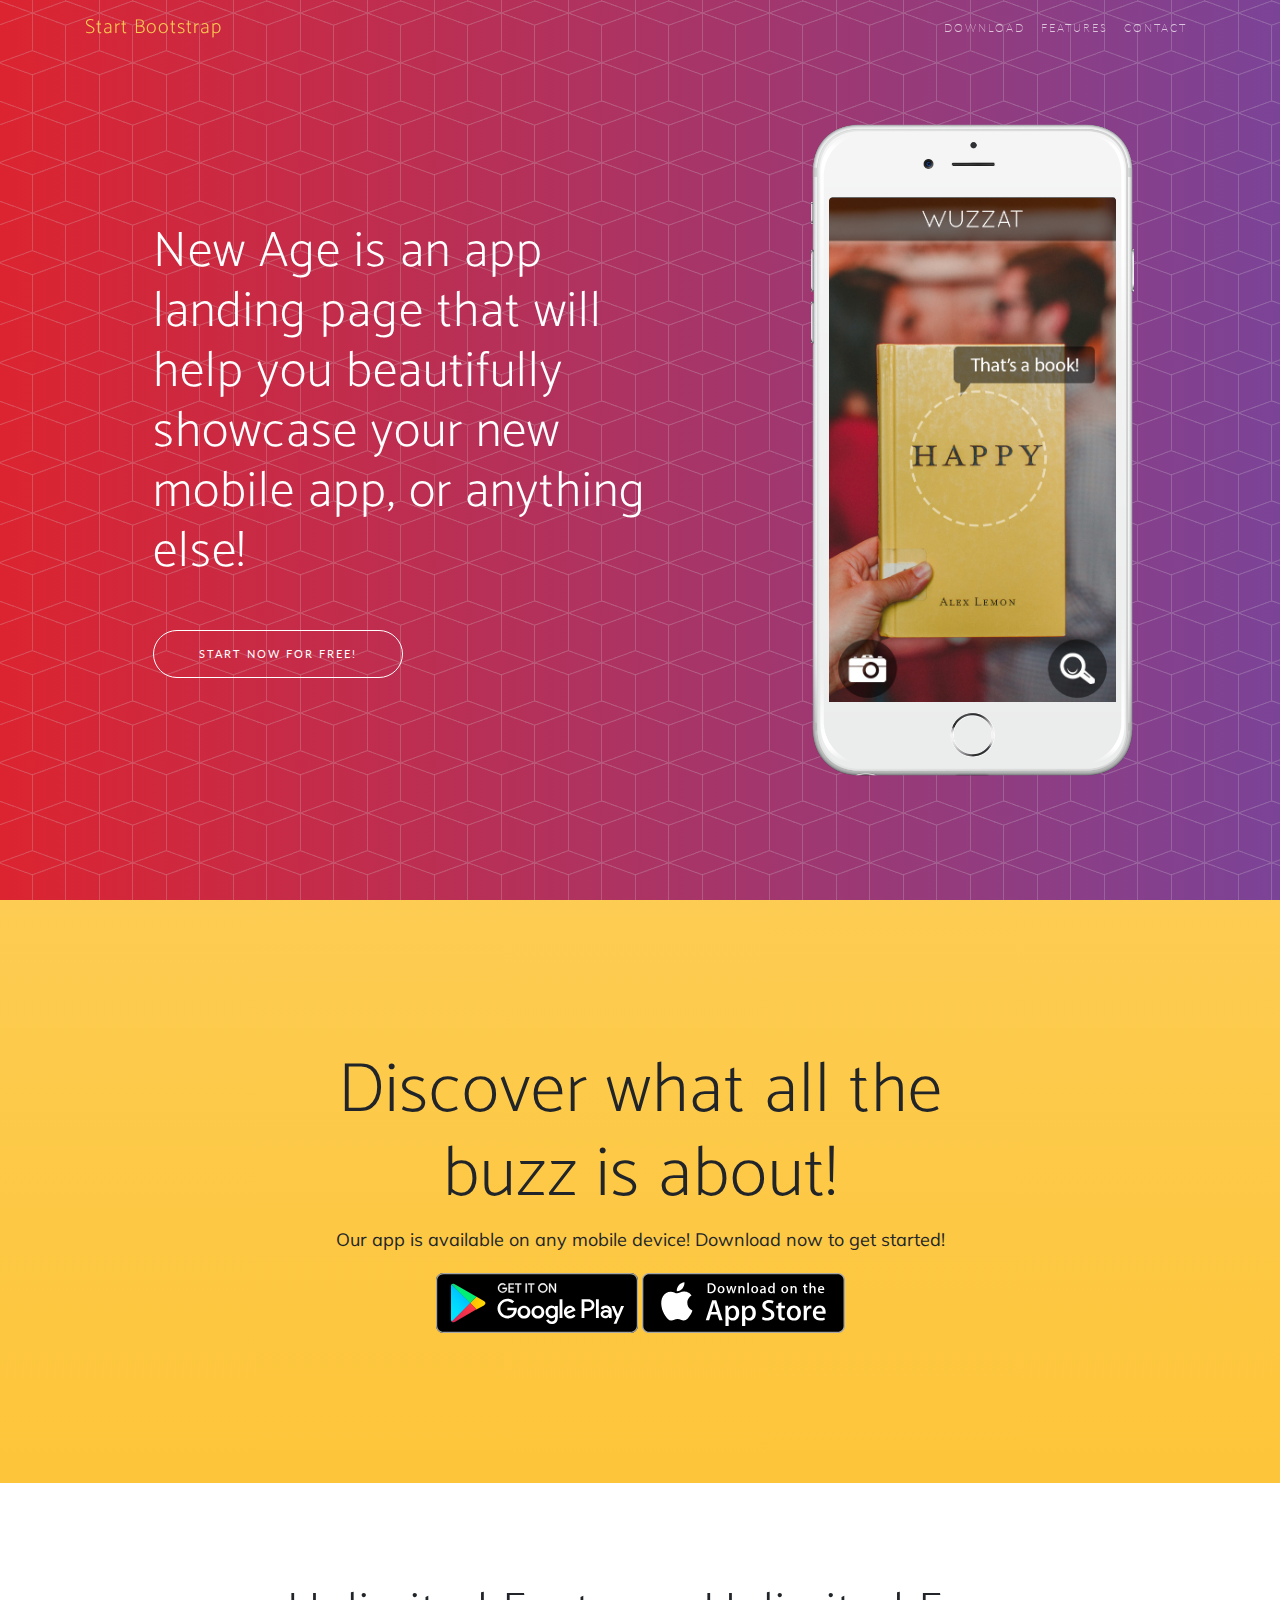
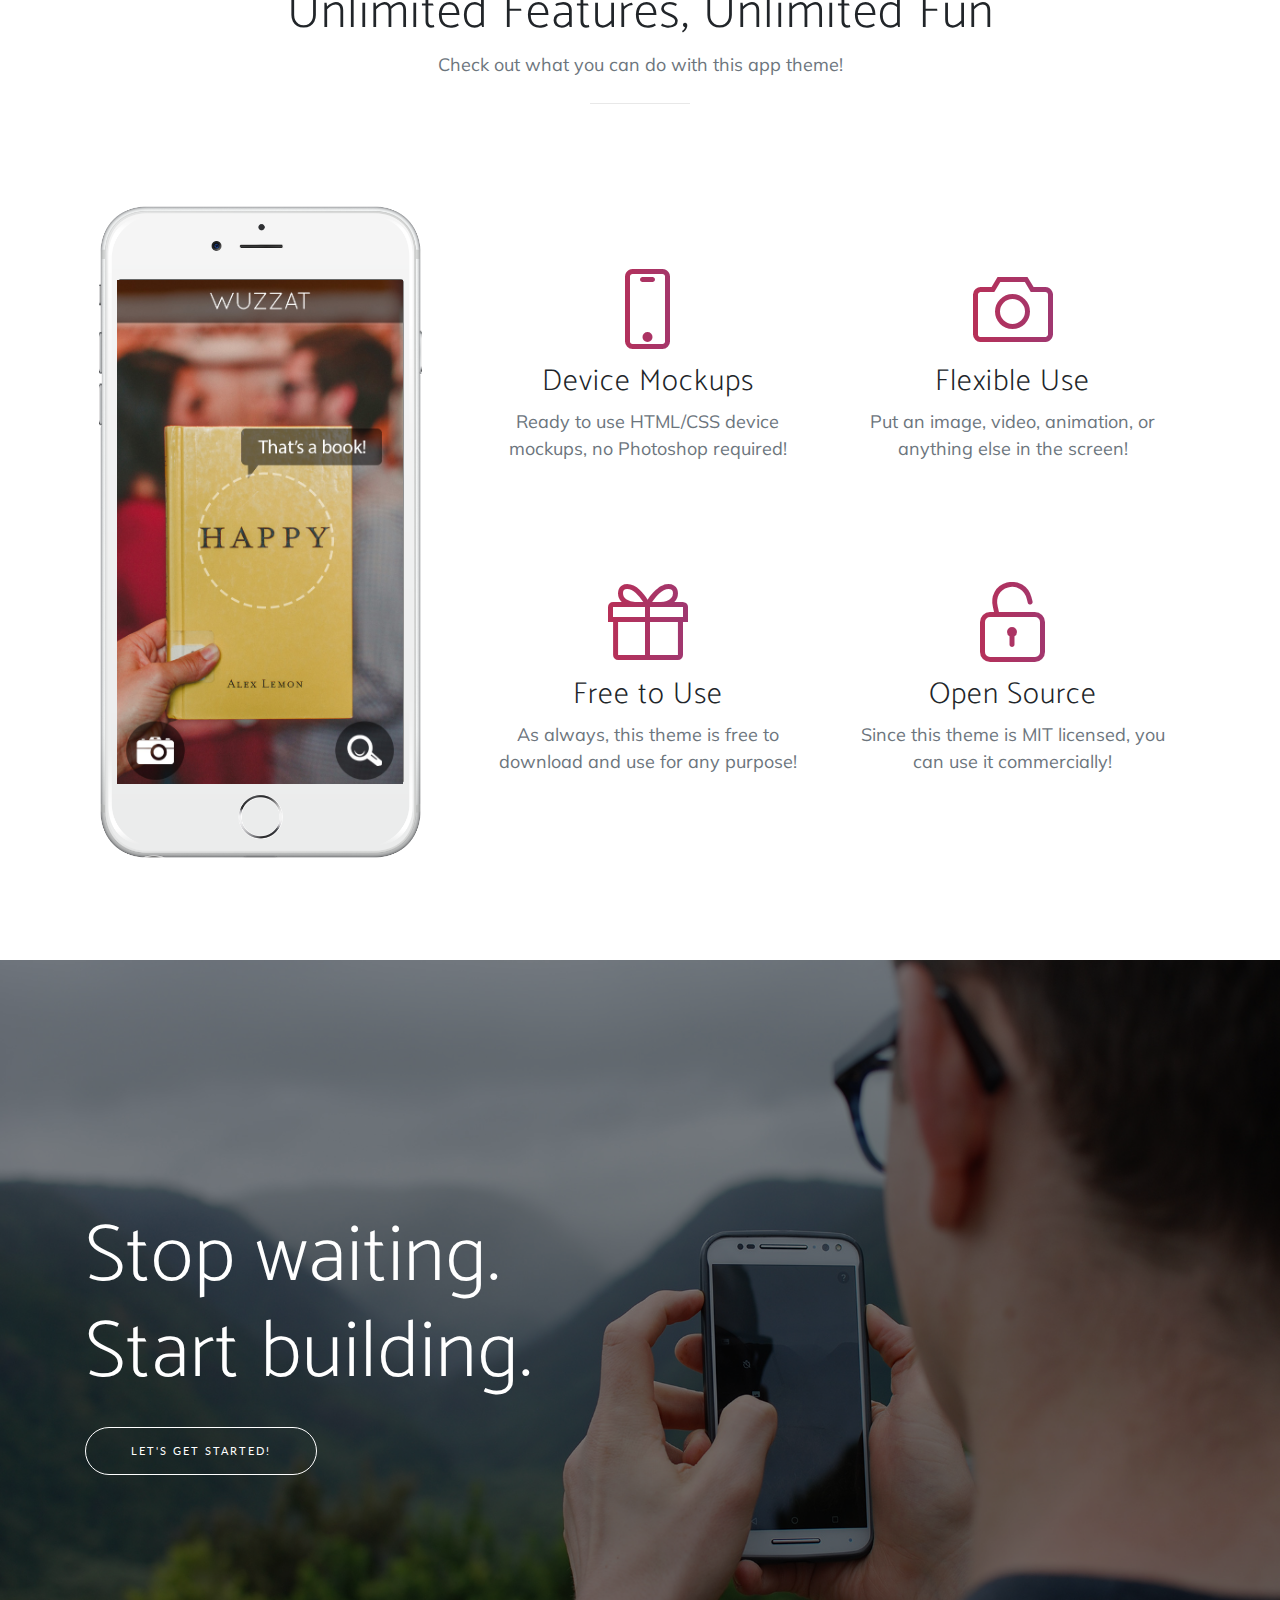
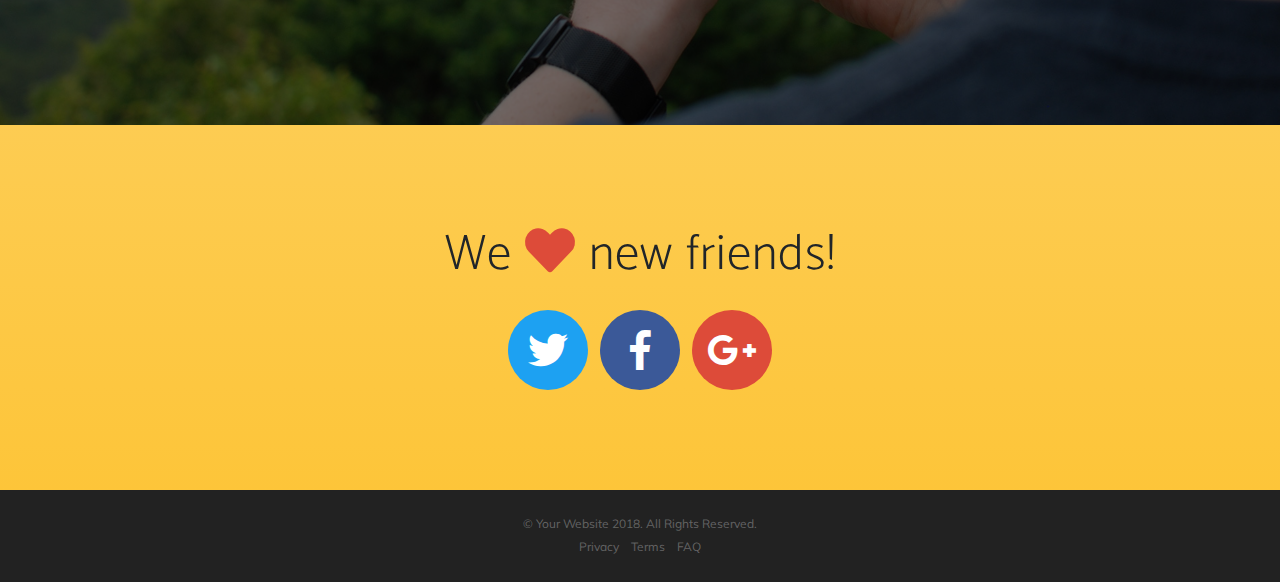
==== index.html @ 6fb2564e "Trial" ====
<!DOCTYPE html>
<html lang="en">

  <head>

    <meta charset="utf-8">
    <meta name="viewport" content="width=device-width, initial-scale=1, shrink-to-fit=no">
    <meta name="description" content="">
    <meta name="author" content="">

    <title>New Age - Start Bootstrap Theme</title>

    <!-- Bootstrap core CSS -->
    <link href="vendor/bootstrap/css/bootstrap.min.css" rel="stylesheet">

    <!-- Custom fonts for this template -->
    <link href="vendor/fontawesome-free/css/all.min.css" rel="stylesheet">
    <link rel="stylesheet" href="vendor/simple-line-icons/css/simple-line-icons.css">
    <link href="https://fonts.googleapis.com/css?family=Lato" rel="stylesheet">
    <link href="https://fonts.googleapis.com/css?family=Catamaran:100,200,300,400,500,600,700,800,900" rel="stylesheet">
    <link href="https://fonts.googleapis.com/css?family=Muli" rel="stylesheet">

    <!-- Plugin CSS -->
    <link rel="stylesheet" href="device-mockups/device-mockups.min.css">

    <!-- Custom styles for this template -->
    <link href="css/new-age.min.css" rel="stylesheet">

  </head>

  <body id="page-top">

    <!-- Navigation -->
    <nav class="navbar navbar-expand-lg navbar-light fixed-top" id="mainNav">
      <div class="container">
        <a class="navbar-brand js-scroll-trigger" href="#page-top">Start Bootstrap</a>
        <button class="navbar-toggler navbar-toggler-right" type="button" data-toggle="collapse" data-target="#navbarResponsive" aria-controls="navbarResponsive" aria-expanded="false" aria-label="Toggle navigation">
          Menu
          <i class="fas fa-bars"></i>
        </button>
        <div class="collapse navbar-collapse" id="navbarResponsive">
          <ul class="navbar-nav ml-auto">
            <li class="nav-item">
              <a class="nav-link js-scroll-trigger" href="#download">Download</a>
            </li>
            <li class="nav-item">
              <a class="nav-link js-scroll-trigger" href="#features">Features</a>
            </li>
            <li class="nav-item">
              <a class="nav-link js-scroll-trigger" href="#contact">Contact</a>
            </li>
          </ul>
        </div>
      </div>
    </nav>

    <header class="masthead">
      <div class="container h-100">
        <div class="row h-100">
          <div class="col-lg-7 my-auto">
            <div class="header-content mx-auto">
              <h1 class="mb-5">New Age is an app landing page that will help you beautifully showcase your new mobile app, or anything else!</h1>
              <a href="#download" class="btn btn-outline btn-xl js-scroll-trigger">Start Now for Free!</a>
            </div>
          </div>
          <div class="col-lg-5 my-auto">
            <div class="device-container">
              <div class="device-mockup iphone6_plus portrait white">
                <div class="device">
                  <div class="screen">
                    <!-- Demo image for screen mockup, you can put an image here, some HTML, an animation, video, or anything else! -->
                    <img src="img/demo-screen-1.jpg" class="img-fluid" alt="">
                  </div>
                  <div class="button">
                    <!-- You can hook the "home button" to some JavaScript events or just remove it -->
                  </div>
                </div>
              </div>
            </div>
          </div>
        </div>
      </div>
    </header>

    <section class="download bg-primary text-center" id="download">
      <div class="container">
        <div class="row">
          <div class="col-md-8 mx-auto">
            <h2 class="section-heading">Discover what all the buzz is about!</h2>
            <p>Our app is available on any mobile device! Download now to get started!</p>
            <div class="badges">
              <a class="badge-link" href="#"><img src="img/google-play-badge.svg" alt=""></a>
              <a class="badge-link" href="#"><img src="img/app-store-badge.svg" alt=""></a>
            </div>
          </div>
        </div>
      </div>
    </section>

    <section class="features" id="features">
      <div class="container">
        <div class="section-heading text-center">
          <h2>Unlimited Features, Unlimited Fun</h2>
          <p class="text-muted">Check out what you can do with this app theme!</p>
          <hr>
        </div>
        <div class="row">
          <div class="col-lg-4 my-auto">
            <div class="device-container">
              <div class="device-mockup iphone6_plus portrait white">
                <div class="device">
                  <div class="screen">
                    <!-- Demo image for screen mockup, you can put an image here, some HTML, an animation, video, or anything else! -->
                    <img src="img/demo-screen-1.jpg" class="img-fluid" alt="">
                  </div>
                  <div class="button">
                    <!-- You can hook the "home button" to some JavaScript events or just remove it -->
                  </div>
                </div>
              </div>
            </div>
          </div>
          <div class="col-lg-8 my-auto">
            <div class="container-fluid">
              <div class="row">
                <div class="col-lg-6">
                  <div class="feature-item">
                    <i class="icon-screen-smartphone text-primary"></i>
                    <h3>Device Mockups</h3>
                    <p class="text-muted">Ready to use HTML/CSS device mockups, no Photoshop required!</p>
                  </div>
                </div>
                <div class="col-lg-6">
                  <div class="feature-item">
                    <i class="icon-camera text-primary"></i>
                    <h3>Flexible Use</h3>
                    <p class="text-muted">Put an image, video, animation, or anything else in the screen!</p>
                  </div>
                </div>
              </div>
              <div class="row">
                <div class="col-lg-6">
                  <div class="feature-item">
                    <i class="icon-present text-primary"></i>
                    <h3>Free to Use</h3>
                    <p class="text-muted">As always, this theme is free to download and use for any purpose!</p>
                  </div>
                </div>
                <div class="col-lg-6">
                  <div class="feature-item">
                    <i class="icon-lock-open text-primary"></i>
                    <h3>Open Source</h3>
                    <p class="text-muted">Since this theme is MIT licensed, you can use it commercially!</p>
                  </div>
                </div>
              </div>
            </div>
          </div>
        </div>
      </div>
    </section>

    <section class="cta">
      <div class="cta-content">
        <div class="container">
          <h2>Stop waiting.<br>Start building.</h2>
          <a href="#contact" class="btn btn-outline btn-xl js-scroll-trigger">Let's Get Started!</a>
        </div>
      </div>
      <div class="overlay"></div>
    </section>

    <section class="contact bg-primary" id="contact">
      <div class="container">
        <h2>We
          <i class="fas fa-heart"></i>
          new friends!</h2>
        <ul class="list-inline list-social">
          <li class="list-inline-item social-twitter">
            <a href="#">
              <i class="fab fa-twitter"></i>
            </a>
          </li>
          <li class="list-inline-item social-facebook">
            <a href="#">
              <i class="fab fa-facebook-f"></i>
            </a>
          </li>
          <li class="list-inline-item social-google-plus">
            <a href="#">
              <i class="fab fa-google-plus-g"></i>
            </a>
          </li>
        </ul>
      </div>
    </section>

    <footer>
      <div class="container">
        <p>&copy; Your Website 2018. All Rights Reserved.</p>
        <ul class="list-inline">
          <li class="list-inline-item">
            <a href="#">Privacy</a>
          </li>
          <li class="list-inline-item">
            <a href="#">Terms</a>
          </li>
          <li class="list-inline-item">
            <a href="#">FAQ</a>
          </li>
        </ul>
      </div>
    </footer>

    <!-- Bootstrap core JavaScript -->
    <script src="vendor/jquery/jquery.min.js"></script>
    <script src="vendor/bootstrap/js/bootstrap.bundle.min.js"></script>

    <!-- Plugin JavaScript -->
    <script src="vendor/jquery-easing/jquery.easing.min.js"></script>

    <!-- Custom scripts for this template -->
    <script src="js/new-age.min.js"></script>

  </body>

</html>
---- vendor/fontawesome-free/css/all.min.css ----
/*!
 * Font Awesome Free 5.3.1 by @fontawesome - https://fontawesome.com
 * License - https://fontawesome.com/license/free (Icons: CC BY 4.0, Fonts: SIL OFL 1.1, Code: MIT License)
 */
.fa,.fab,.fal,.far,.fas{-moz-osx-font-smoothing:grayscale;-webkit-font-smoothing:antialiased;display:inline-block;font-style:normal;font-variant:normal;text-rendering:auto;line-height:1}.fa-lg{font-size:1.33333em;line-height:.75em;vertical-align:-.0667em}.fa-xs{font-size:.75em}.fa-sm{font-size:.875em}.fa-1x{font-size:1em}.fa-2x{font-size:2em}.fa-3x{font-size:3em}.fa-4x{font-size:4em}.fa-5x{font-size:5em}.fa-6x{font-size:6em}.fa-7x{font-size:7em}.fa-8x{font-size:8em}.fa-9x{font-size:9em}.fa-10x{font-size:10em}.fa-fw{text-align:center;width:1.25em}.fa-ul{list-style-type:none;margin-left:2.5em;padding-left:0}.fa-ul>li{position:relative}.fa-li{left:-2em;position:absolute;text-align:center;width:2em;line-height:inherit}.fa-border{border:.08em solid #eee;border-radius:.1em;padding:.2em .25em .15em}.fa-pull-left{float:left}.fa-pull-right{float:right}.fa.fa-pull-left,.fab.fa-pull-left,.fal.fa-pull-left,.far.fa-pull-left,.fas.fa-pull-left{margin-right:.3em}.fa.fa-pull-right,.fab.fa-pull-right,.fal.fa-pull-right,.far.fa-pull-right,.fas.fa-pull-right{margin-left:.3em}.fa-spin{animation:fa-spin 2s infinite linear}.fa-pulse{animation:fa-spin 1s infinite steps(8)}@keyframes fa-spin{0%{transform:rotate(0deg)}to{transform:rotate(1turn)}}.fa-rotate-90{-ms-filter:"progid:DXImageTransform.Microsoft.BasicImage(rotation=1)";transform:rotate(90deg)}.fa-rotate-180{-ms-filter:"progid:DXImageTransform.Microsoft.BasicImage(rotation=2)";transform:rotate(180deg)}.fa-rotate-270{-ms-filter:"progid:DXImageTransform.Microsoft.BasicImage(rotation=3)";transform:rotate(270deg)}.fa-flip-horizontal{-ms-filter:"progid:DXImageTransform.Microsoft.BasicImage(rotation=0, mirror=1)";transform:scaleX(-1)}.fa-flip-vertical{transform:scaleY(-1)}.fa-flip-horizontal.fa-flip-vertical,.fa-flip-vertical{-ms-filter:"progid:DXImageTransform.Microsoft.BasicImage(rotation=2, mirror=1)"}.fa-flip-horizontal.fa-flip-vertical{transform:scale(-1)}:root .fa-flip-horizontal,:root .fa-flip-vertical,:root .fa-rotate-90,:root .fa-rotate-180,:root .fa-rotate-270{-webkit-filter:none;filter:none}.fa-stack{display:inline-block;height:2em;line-height:2em;position:relative;vertical-align:middle;width:2em}.fa-stack-1x,.fa-stack-2x{left:0;position:absolute;text-align:center;width:100%}.fa-stack-1x{line-height:inherit}.fa-stack-2x{font-size:2em}.fa-inverse{color:#fff}.fa-500px:before{content:"\f26e"}.fa-accessible-icon:before{content:"\f368"}.fa-accusoft:before{content:"\f369"}.fa-ad:before{content:"\f641"}.fa-address-book:before{content:"\f2b9"}.fa-address-card:before{content:"\f2bb"}.fa-adjust:before{content:"\f042"}.fa-adn:before{content:"\f170"}.fa-adversal:before{content:"\f36a"}.fa-affiliatetheme:before{content:"\f36b"}.fa-air-freshener:before{content:"\f5d0"}.fa-algolia:before{content:"\f36c"}.fa-align-center:before{content:"\f037"}.fa-align-justify:before{content:"\f039"}.fa-align-left:before{content:"\f036"}.fa-align-right:before{content:"\f038"}.fa-alipay:before{content:"\f642"}.fa-allergies:before{content:"\f461"}.fa-amazon:before{content:"\f270"}.fa-amazon-pay:before{content:"\f42c"}.fa-ambulance:before{content:"\f0f9"}.fa-american-sign-language-interpreting:before{content:"\f2a3"}.fa-amilia:before{content:"\f36d"}.fa-anchor:before{content:"\f13d"}.fa-android:before{content:"\f17b"}.fa-angellist:before{content:"\f209"}.fa-angle-double-down:before{content:"\f103"}.fa-angle-double-left:before{content:"\f100"}.fa-angle-double-right:before{content:"\f101"}.fa-angle-double-up:before{content:"\f102"}.fa-angle-down:before{content:"\f107"}.fa-angle-left:before{content:"\f104"}.fa-angle-right:before{content:"\f105"}.fa-angle-up:before{content:"\f106"}.fa-angry:before{content:"\f556"}.fa-angrycreative:before{content:"\f36e"}.fa-angular:before{content:"\f420"}.fa-ankh:before{content:"\f644"}.fa-app-store:before{content:"\f36f"}.fa-app-store-ios:before{content:"\f370"}.fa-apper:before{content:"\f371"}.fa-apple:before{content:"\f179"}.fa-apple-alt:before{content:"\f5d1"}.fa-apple-pay:before{content:"\f415"}.fa-archive:before{content:"\f187"}.fa-archway:before{content:"\f557"}.fa-arrow-alt-circle-down:before{content:"\f358"}.fa-arrow-alt-circle-left:before{content:"\f359"}.fa-arrow-alt-circle-right:before{content:"\f35a"}.fa-arrow-alt-circle-up:before{content:"\f35b"}.fa-arrow-circle-down:before{content:"\f0ab"}.fa-arrow-circle-left:before{content:"\f0a8"}.fa-arrow-circle-right:before{content:"\f0a9"}.fa-arrow-circle-up:before{content:"\f0aa"}.fa-arrow-down:before{content:"\f063"}.fa-arrow-left:before{content:"\f060"}.fa-arrow-right:before{content:"\f061"}.fa-arrow-up:before{content:"\f062"}.fa-arrows-alt:before{content:"\f0b2"}.fa-arrows-alt-h:before{content:"\f337"}.fa-arrows-alt-v:before{content:"\f338"}.fa-assistive-listening-systems:before{content:"\f2a2"}.fa-asterisk:before{content:"\f069"}.fa-asymmetrik:before{content:"\f372"}.fa-at:before{content:"\f1fa"}.fa-atlas:before{content:"\f558"}.fa-atom:before{content:"\f5d2"}.fa-audible:before{content:"\f373"}.fa-audio-description:before{content:"\f29e"}.fa-autoprefixer:before{content:"\f41c"}.fa-avianex:before{content:"\f374"}.fa-aviato:before{content:"\f421"}.fa-award:before{content:"\f559"}.fa-aws:before{content:"\f375"}.fa-backspace:before{content:"\f55a"}.fa-backward:before{content:"\f04a"}.fa-balance-scale:before{content:"\f24e"}.fa-ban:before{content:"\f05e"}.fa-band-aid:before{content:"\f462"}.fa-bandcamp:before{content:"\f2d5"}.fa-barcode:before{content:"\f02a"}.fa-bars:before{content:"\f0c9"}.fa-baseball-ball:before{content:"\f433"}.fa-basketball-ball:before{content:"\f434"}.fa-bath:before{content:"\f2cd"}.fa-battery-empty:before{content:"\f244"}.fa-battery-full:before{content:"\f240"}.fa-battery-half:before{content:"\f242"}.fa-battery-quarter:before{content:"\f243"}.fa-battery-three-quarters:before{content:"\f241"}.fa-bed:before{content:"\f236"}.fa-beer:before{content:"\f0fc"}.fa-behance:before{content:"\f1b4"}.fa-behance-square:before{content:"\f1b5"}.fa-bell:before{content:"\f0f3"}.fa-bell-slash:before{content:"\f1f6"}.fa-bezier-curve:before{content:"\f55b"}.fa-bible:before{content:"\f647"}.fa-bicycle:before{content:"\f206"}.fa-bimobject:before{content:"\f378"}.fa-binoculars:before{content:"\f1e5"}.fa-birthday-cake:before{content:"\f1fd"}.fa-bitbucket:before{content:"\f171"}.fa-bitcoin:before{content:"\f379"}.fa-bity:before{content:"\f37a"}.fa-black-tie:before{content:"\f27e"}.fa-blackberry:before{content:"\f37b"}.fa-blender:before{content:"\f517"}.fa-blind:before{content:"\f29d"}.fa-blogger:before{content:"\f37c"}.fa-blogger-b:before{content:"\f37d"}.fa-bluetooth:before{content:"\f293"}.fa-bluetooth-b:before{content:"\f294"}.fa-bold:before{content:"\f032"}.fa-bolt:before{content:"\f0e7"}.fa-bomb:before{content:"\f1e2"}.fa-bone:before{content:"\f5d7"}.fa-bong:before{content:"\f55c"}.fa-book:before{content:"\f02d"}.fa-book-open:before{content:"\f518"}.fa-book-reader:before{content:"\f5da"}.fa-bookmark:before{content:"\f02e"}.fa-bowling-ball:before{content:"\f436"}.fa-box:before{content:"\f466"}.fa-box-open:before{content:"\f49e"}.fa-boxes:before{content:"\f468"}.fa-braille:before{content:"\f2a1"}.fa-brain:before{content:"\f5dc"}.fa-briefcase:before{content:"\f0b1"}.fa-briefcase-medical:before{content:"\f469"}.fa-broadcast-tower:before{content:"\f519"}.fa-broom:before{content:"\f51a"}.fa-brush:before{content:"\f55d"}.fa-btc:before{content:"\f15a"}.fa-bug:before{content:"\f188"}.fa-building:before{content:"\f1ad"}.fa-bullhorn:before{content:"\f0a1"}.fa-bullseye:before{content:"\f140"}.fa-burn:before{content:"\f46a"}.fa-buromobelexperte:before{content:"\f37f"}.fa-bus:before{content:"\f207"}.fa-bus-alt:before{content:"\f55e"}.fa-business-time:before{content:"\f64a"}.fa-buysellads:before{content:"\f20d"}.fa-calculator:before{content:"\f1ec"}.fa-calendar:before{content:"\f133"}.fa-calendar-alt:before{content:"\f073"}.fa-calendar-check:before{content:"\f274"}.fa-calendar-minus:before{content:"\f272"}.fa-calendar-plus:before{content:"\f271"}.fa-calendar-times:before{content:"\f273"}.fa-camera:before{content:"\f030"}.fa-camera-retro:before{content:"\f083"}.fa-cannabis:before{content:"\f55f"}.fa-capsules:before{content:"\f46b"}.fa-car:before{content:"\f1b9"}.fa-car-alt:before{content:"\f5de"}.fa-car-battery:before{content:"\f5df"}.fa-car-crash:before{content:"\f5e1"}.fa-car-side:before{content:"\f5e4"}.fa-caret-down:before{content:"\f0d7"}.fa-caret-left:before{content:"\f0d9"}.fa-caret-right:before{content:"\f0da"}.fa-caret-square-down:before{content:"\f150"}.fa-caret-square-left:before{content:"\f191"}.fa-caret-square-right:before{content:"\f152"}.fa-caret-square-up:before{content:"\f151"}.fa-caret-up:before{content:"\f0d8"}.fa-cart-arrow-down:before{content:"\f218"}.fa-cart-plus:before{content:"\f217"}.fa-cc-amazon-pay:before{content:"\f42d"}.fa-cc-amex:before{content:"\f1f3"}.fa-cc-apple-pay:before{content:"\f416"}.fa-cc-diners-club:before{content:"\f24c"}.fa-cc-discover:before{content:"\f1f2"}.fa-cc-jcb:before{content:"\f24b"}.fa-cc-mastercard:before{content:"\f1f1"}.fa-cc-paypal:before{content:"\f1f4"}.fa-cc-stripe:before{content:"\f1f5"}.fa-cc-visa:before{content:"\f1f0"}.fa-centercode:before{content:"\f380"}.fa-certificate:before{content:"\f0a3"}.fa-chalkboard:before{content:"\f51b"}.fa-chalkboard-teacher:before{content:"\f51c"}.fa-charging-station:before{content:"\f5e7"}.fa-chart-area:before{content:"\f1fe"}.fa-chart-bar:before{content:"\f080"}.fa-chart-line:before{content:"\f201"}.fa-chart-pie:before{content:"\f200"}.fa-check:before{content:"\f00c"}.fa-check-circle:before{content:"\f058"}.fa-check-double:before{content:"\f560"}.fa-check-square:before{content:"\f14a"}.fa-chess:before{content:"\f439"}.fa-chess-bishop:before{content:"\f43a"}.fa-chess-board:before{content:"\f43c"}.fa-chess-king:before{content:"\f43f"}.fa-chess-knight:before{content:"\f441"}.fa-chess-pawn:before{content:"\f443"}.fa-chess-queen:before{content:"\f445"}.fa-chess-rook:before{content:"\f447"}.fa-chevron-circle-down:before{content:"\f13a"}.fa-chevron-circle-left:before{content:"\f137"}.fa-chevron-circle-right:before{content:"\f138"}.fa-chevron-circle-up:before{content:"\f139"}.fa-chevron-down:before{content:"\f078"}.fa-chevron-left:before{content:"\f053"}.fa-chevron-right:before{content:"\f054"}.fa-chevron-up:before{content:"\f077"}.fa-child:before{content:"\f1ae"}.fa-chrome:before{content:"\f268"}.fa-church:before{content:"\f51d"}.fa-circle:before{content:"\f111"}.fa-circle-notch:before{content:"\f1ce"}.fa-city:before{content:"\f64f"}.fa-clipboard:before{content:"\f328"}.fa-clipboard-check:before{content:"\f46c"}.fa-clipboard-list:before{content:"\f46d"}.fa-clock:before{content:"\f017"}.fa-clone:before{content:"\f24d"}.fa-closed-captioning:before{content:"\f20a"}.fa-cloud:before{content:"\f0c2"}.fa-cloud-download-alt:before{content:"\f381"}.fa-cloud-upload-alt:before{content:"\f382"}.fa-cloudscale:before{content:"\f383"}.fa-cloudsmith:before{content:"\f384"}.fa-cloudversify:before{content:"\f385"}.fa-cocktail:before{content:"\f561"}.fa-code:before{content:"\f121"}.fa-code-branch:before{content:"\f126"}.fa-codepen:before{content:"\f1cb"}.fa-codiepie:before{content:"\f284"}.fa-coffee:before{content:"\f0f4"}.fa-cog:before{content:"\f013"}.fa-cogs:before{content:"\f085"}.fa-coins:before{content:"\f51e"}.fa-columns:before{content:"\f0db"}.fa-comment:before{content:"\f075"}.fa-comment-alt:before{content:"\f27a"}.fa-comment-dollar:before{content:"\f651"}.fa-comment-dots:before{content:"\f4ad"}.fa-comment-slash:before{content:"\f4b3"}.fa-comments:before{content:"\f086"}.fa-comments-dollar:before{content:"\f653"}.fa-compact-disc:before{content:"\f51f"}.fa-compass:before{content:"\f14e"}.fa-compress:before{content:"\f066"}.fa-concierge-bell:before{content:"\f562"}.fa-connectdevelop:before{content:"\f20e"}.fa-contao:before{content:"\f26d"}.fa-cookie:before{content:"\f563"}.fa-cookie-bite:before{content:"\f564"}.fa-copy:before{content:"\f0c5"}.fa-copyright:before{content:"\f1f9"}.fa-couch:before{content:"\f4b8"}.fa-cpanel:before{content:"\f388"}.fa-creative-commons:before{content:"\f25e"}.fa-creative-commons-by:before{content:"\f4e7"}.fa-creative-commons-nc:before{content:"\f4e8"}.fa-creative-commons-nc-eu:before{content:"\f4e9"}.fa-creative-commons-nc-jp:before{content:"\f4ea"}.fa-creative-commons-nd:before{content:"\f4eb"}.fa-creative-commons-pd:before{content:"\f4ec"}.fa-creative-commons-pd-alt:before{content:"\f4ed"}.fa-creative-commons-remix:before{content:"\f4ee"}.fa-creative-commons-sa:before{content:"\f4ef"}.fa-creative-commons-sampling:before{content:"\f4f0"}.fa-creative-commons-sampling-plus:before{content:"\f4f1"}.fa-creative-commons-share:before{content:"\f4f2"}.fa-credit-card:before{content:"\f09d"}.fa-crop:before{content:"\f125"}.fa-crop-alt:before{content:"\f565"}.fa-cross:before{content:"\f654"}.fa-crosshairs:before{content:"\f05b"}.fa-crow:before{content:"\f520"}.fa-crown:before{content:"\f521"}.fa-css3:before{content:"\f13c"}.fa-css3-alt:before{content:"\f38b"}.fa-cube:before{content:"\f1b2"}.fa-cubes:before{content:"\f1b3"}.fa-cut:before{content:"\f0c4"}.fa-cuttlefish:before{content:"\f38c"}.fa-d-and-d:before{content:"\f38d"}.fa-dashcube:before{content:"\f210"}.fa-database:before{content:"\f1c0"}.fa-deaf:before{content:"\f2a4"}.fa-delicious:before{content:"\f1a5"}.fa-deploydog:before{content:"\f38e"}.fa-deskpro:before{content:"\f38f"}.fa-desktop:before{content:"\f108"}.fa-deviantart:before{content:"\f1bd"}.fa-dharmachakra:before{content:"\f655"}.fa-diagnoses:before{content:"\f470"}.fa-dice:before{content:"\f522"}.fa-dice-five:before{content:"\f523"}.fa-dice-four:before{content:"\f524"}.fa-dice-one:before{content:"\f525"}.fa-dice-six:before{content:"\f526"}.fa-dice-three:before{content:"\f527"}.fa-dice-two:before{content:"\f528"}.fa-digg:before{content:"\f1a6"}.fa-digital-ocean:before{content:"\f391"}.fa-digital-tachograph:before{content:"\f566"}.fa-directions:before{content:"\f5eb"}.fa-discord:before{content:"\f392"}.fa-discourse:before{content:"\f393"}.fa-divide:before{content:"\f529"}.fa-dizzy:before{content:"\f567"}.fa-dna:before{content:"\f471"}.fa-dochub:before{content:"\f394"}.fa-docker:before{content:"\f395"}.fa-dollar-sign:before{content:"\f155"}.fa-dolly:before{content:"\f472"}.fa-dolly-flatbed:before{content:"\f474"}.fa-donate:before{content:"\f4b9"}.fa-door-closed:before{content:"\f52a"}.fa-door-open:before{content:"\f52b"}.fa-dot-circle:before{content:"\f192"}.fa-dove:before{content:"\f4ba"}.fa-download:before{content:"\f019"}.fa-draft2digital:before{content:"\f396"}.fa-drafting-compass:before{content:"\f568"}.fa-draw-polygon:before{content:"\f5ee"}.fa-dribbble:before{content:"\f17d"}.fa-dribbble-square:before{content:"\f397"}.fa-dropbox:before{content:"\f16b"}.fa-drum:before{content:"\f569"}.fa-drum-steelpan:before{content:"\f56a"}.fa-drupal:before{content:"\f1a9"}.fa-dumbbell:before{content:"\f44b"}.fa-dyalog:before{content:"\f399"}.fa-earlybirds:before{content:"\f39a"}.fa-ebay:before{content:"\f4f4"}.fa-edge:before{content:"\f282"}.fa-edit:before{content:"\f044"}.fa-eject:before{content:"\f052"}.fa-elementor:before{content:"\f430"}.fa-ellipsis-h:before{content:"\f141"}.fa-ellipsis-v:before{content:"\f142"}.fa-ello:before{content:"\f5f1"}.fa-ember:before{content:"\f423"}.fa-empire:before{content:"\f1d1"}.fa-envelope:before{content:"\f0e0"}.fa-envelope-open:before{content:"\f2b6"}.fa-envelope-open-text:before{content:"\f658"}.fa-envelope-square:before{content:"\f199"}.fa-envira:before{content:"\f299"}.fa-equals:before{content:"\f52c"}.fa-eraser:before{content:"\f12d"}.fa-erlang:before{content:"\f39d"}.fa-ethereum:before{content:"\f42e"}.fa-etsy:before{content:"\f2d7"}.fa-euro-sign:before{content:"\f153"}.fa-exchange-alt:before{content:"\f362"}.fa-exclamation:before{content:"\f12a"}.fa-exclamation-circle:before{content:"\f06a"}.fa-exclamation-triangle:before{content:"\f071"}.fa-expand:before{content:"\f065"}.fa-expand-arrows-alt:before{content:"\f31e"}.fa-expeditedssl:before{content:"\f23e"}.fa-external-link-alt:before{content:"\f35d"}.fa-external-link-square-alt:before{content:"\f360"}.fa-eye:before{content:"\f06e"}.fa-eye-dropper:before{content:"\f1fb"}.fa-eye-slash:before{content:"\f070"}.fa-facebook:before{content:"\f09a"}.fa-facebook-f:before{content:"\f39e"}.fa-facebook-messenger:before{content:"\f39f"}.fa-facebook-square:before{content:"\f082"}.fa-fast-backward:before{content:"\f049"}.fa-fast-forward:before{content:"\f050"}.fa-fax:before{content:"\f1ac"}.fa-feather:before{content:"\f52d"}.fa-feather-alt:before{content:"\f56b"}.fa-female:before{content:"\f182"}.fa-fighter-jet:before{content:"\f0fb"}.fa-file:before{content:"\f15b"}.fa-file-alt:before{content:"\f15c"}.fa-file-archive:before{content:"\f1c6"}.fa-file-audio:before{content:"\f1c7"}.fa-file-code:before{content:"\f1c9"}.fa-file-contract:before{content:"\f56c"}.fa-file-download:before{content:"\f56d"}.fa-file-excel:before{content:"\f1c3"}.fa-file-export:before{content:"\f56e"}.fa-file-image:before{content:"\f1c5"}.fa-file-import:before{content:"\f56f"}.fa-file-invoice:before{content:"\f570"}.fa-file-invoice-dollar:before{content:"\f571"}.fa-file-medical:before{content:"\f477"}.fa-file-medical-alt:before{content:"\f478"}.fa-file-pdf:before{content:"\f1c1"}.fa-file-powerpoint:before{content:"\f1c4"}.fa-file-prescription:before{content:"\f572"}.fa-file-signature:before{content:"\f573"}.fa-file-upload:before{content:"\f574"}.fa-file-video:before{content:"\f1c8"}.fa-file-word:before{content:"\f1c2"}.fa-fill:before{content:"\f575"}.fa-fill-drip:before{content:"\f576"}.fa-film:before{content:"\f008"}.fa-filter:before{content:"\f0b0"}.fa-fingerprint:before{content:"\f577"}.fa-fire:before{content:"\f06d"}.fa-fire-extinguisher:before{content:"\f134"}.fa-firefox:before{content:"\f269"}.fa-first-aid:before{content:"\f479"}.fa-first-order:before{content:"\f2b0"}.fa-first-order-alt:before{content:"\f50a"}.fa-firstdraft:before{content:"\f3a1"}.fa-fish:before{content:"\f578"}.fa-flag:before{content:"\f024"}.fa-flag-checkered:before{content:"\f11e"}.fa-flask:before{content:"\f0c3"}.fa-flickr:before{content:"\f16e"}.fa-flipboard:before{content:"\f44d"}.fa-flushed:before{content:"\f579"}.fa-fly:before{content:"\f417"}.fa-folder:before{content:"\f07b"}.fa-folder-minus:before{content:"\f65d"}.fa-folder-open:before{content:"\f07c"}.fa-folder-plus:before{content:"\f65e"}.fa-font:before{content:"\f031"}.fa-font-awesome:before{content:"\f2b4"}.fa-font-awesome-alt:before{content:"\f35c"}.fa-font-awesome-flag:before{content:"\f425"}.fa-font-awesome-logo-full:before{content:"\f4e6"}.fa-fonticons:before{content:"\f280"}.fa-fonticons-fi:before{content:"\f3a2"}.fa-football-ball:before{content:"\f44e"}.fa-fort-awesome:before{content:"\f286"}.fa-fort-awesome-alt:before{content:"\f3a3"}.fa-forumbee:before{content:"\f211"}.fa-forward:before{content:"\f04e"}.fa-foursquare:before{content:"\f180"}.fa-free-code-camp:before{content:"\f2c5"}.fa-freebsd:before{content:"\f3a4"}.fa-frog:before{content:"\f52e"}.fa-frown:before{content:"\f119"}.fa-frown-open:before{content:"\f57a"}.fa-fulcrum:before{content:"\f50b"}.fa-funnel-dollar:before{content:"\f662"}.fa-futbol:before{content:"\f1e3"}.fa-galactic-republic:before{content:"\f50c"}.fa-galactic-senate:before{content:"\f50d"}.fa-gamepad:before{content:"\f11b"}.fa-gas-pump:before{content:"\f52f"}.fa-gavel:before{content:"\f0e3"}.fa-gem:before{content:"\f3a5"}.fa-genderless:before{content:"\f22d"}.fa-get-pocket:before{content:"\f265"}.fa-gg:before{content:"\f260"}.fa-gg-circle:before{content:"\f261"}.fa-gift:before{content:"\f06b"}.fa-git:before{content:"\f1d3"}.fa-git-square:before{content:"\f1d2"}.fa-github:before{content:"\f09b"}.fa-github-alt:before{content:"\f113"}.fa-github-square:before{content:"\f092"}.fa-gitkraken:before{content:"\f3a6"}.fa-gitlab:before{content:"\f296"}.fa-gitter:before{content:"\f426"}.fa-glass-martini:before{content:"\f000"}.fa-glass-martini-alt:before{content:"\f57b"}.fa-glasses:before{content:"\f530"}.fa-glide:before{content:"\f2a5"}.fa-glide-g:before{content:"\f2a6"}.fa-globe:before{content:"\f0ac"}.fa-globe-africa:before{content:"\f57c"}.fa-globe-americas:before{content:"\f57d"}.fa-globe-asia:before{content:"\f57e"}.fa-gofore:before{content:"\f3a7"}.fa-golf-ball:before{content:"\f450"}.fa-goodreads:before{content:"\f3a8"}.fa-goodreads-g:before{content:"\f3a9"}.fa-google:before{content:"\f1a0"}.fa-google-drive:before{content:"\f3aa"}.fa-google-play:before{content:"\f3ab"}.fa-google-plus:before{content:"\f2b3"}.fa-google-plus-g:before{content:"\f0d5"}.fa-google-plus-square:before{content:"\f0d4"}.fa-google-wallet:before{content:"\f1ee"}.fa-gopuram:before{content:"\f664"}.fa-graduation-cap:before{content:"\f19d"}.fa-gratipay:before{content:"\f184"}.fa-grav:before{content:"\f2d6"}.fa-greater-than:before{content:"\f531"}.fa-greater-than-equal:before{content:"\f532"}.fa-grimace:before{content:"\f57f"}.fa-grin:before{content:"\f580"}.fa-grin-alt:before{content:"\f581"}.fa-grin-beam:before{content:"\f582"}.fa-grin-beam-sweat:before{content:"\f583"}.fa-grin-hearts:before{content:"\f584"}.fa-grin-squint:before{content:"\f585"}.fa-grin-squint-tears:before{content:"\f586"}.fa-grin-stars:before{content:"\f587"}.fa-grin-tears:before{content:"\f588"}.fa-grin-tongue:before{content:"\f589"}.fa-grin-tongue-squint:before{content:"\f58a"}.fa-grin-tongue-wink:before{content:"\f58b"}.fa-grin-wink:before{content:"\f58c"}.fa-grip-horizontal:before{content:"\f58d"}.fa-grip-vertical:before{content:"\f58e"}.fa-gripfire:before{content:"\f3ac"}.fa-grunt:before{content:"\f3ad"}.fa-gulp:before{content:"\f3ae"}.fa-h-square:before{content:"\f0fd"}.fa-hacker-news:before{content:"\f1d4"}.fa-hacker-news-square:before{content:"\f3af"}.fa-hackerrank:before{content:"\f5f7"}.fa-hamsa:before{content:"\f665"}.fa-hand-holding:before{content:"\f4bd"}.fa-hand-holding-heart:before{content:"\f4be"}.fa-hand-holding-usd:before{content:"\f4c0"}.fa-hand-lizard:before{content:"\f258"}.fa-hand-paper:before{content:"\f256"}.fa-hand-peace:before{content:"\f25b"}.fa-hand-point-down:before{content:"\f0a7"}.fa-hand-point-left:before{content:"\f0a5"}.fa-hand-point-right:before{content:"\f0a4"}.fa-hand-point-up:before{content:"\f0a6"}.fa-hand-pointer:before{content:"\f25a"}.fa-hand-rock:before{content:"\f255"}.fa-hand-scissors:before{content:"\f257"}.fa-hand-spock:before{content:"\f259"}.fa-hands:before{content:"\f4c2"}.fa-hands-helping:before{content:"\f4c4"}.fa-handshake:before{content:"\f2b5"}.fa-hashtag:before{content:"\f292"}.fa-haykal:before{content:"\f666"}.fa-hdd:before{content:"\f0a0"}.fa-heading:before{content:"\f1dc"}.fa-headphones:before{content:"\f025"}.fa-headphones-alt:before{content:"\f58f"}.fa-headset:before{content:"\f590"}.fa-heart:before{content:"\f004"}.fa-heartbeat:before{content:"\f21e"}.fa-helicopter:before{content:"\f533"}.fa-highlighter:before{content:"\f591"}.fa-hips:before{content:"\f452"}.fa-hire-a-helper:before{content:"\f3b0"}.fa-history:before{content:"\f1da"}.fa-hockey-puck:before{content:"\f453"}.fa-home:before{content:"\f015"}.fa-hooli:before{content:"\f427"}.fa-hornbill:before{content:"\f592"}.fa-hospital:before{content:"\f0f8"}.fa-hospital-alt:before{content:"\f47d"}.fa-hospital-symbol:before{content:"\f47e"}.fa-hot-tub:before{content:"\f593"}.fa-hotel:before{content:"\f594"}.fa-hotjar:before{content:"\f3b1"}.fa-hourglass:before{content:"\f254"}.fa-hourglass-end:before{content:"\f253"}.fa-hourglass-half:before{content:"\f252"}.fa-hourglass-start:before{content:"\f251"}.fa-houzz:before{content:"\f27c"}.fa-html5:before{content:"\f13b"}.fa-hubspot:before{content:"\f3b2"}.fa-i-cursor:before{content:"\f246"}.fa-id-badge:before{content:"\f2c1"}.fa-id-card:before{content:"\f2c2"}.fa-id-card-alt:before{content:"\f47f"}.fa-image:before{content:"\f03e"}.fa-images:before{content:"\f302"}.fa-imdb:before{content:"\f2d8"}.fa-inbox:before{content:"\f01c"}.fa-indent:before{content:"\f03c"}.fa-industry:before{content:"\f275"}.fa-infinity:before{content:"\f534"}.fa-info:before{content:"\f129"}.fa-info-circle:before{content:"\f05a"}.fa-instagram:before{content:"\f16d"}.fa-internet-explorer:before{content:"\f26b"}.fa-ioxhost:before{content:"\f208"}.fa-italic:before{content:"\f033"}.fa-itunes:before{content:"\f3b4"}.fa-itunes-note:before{content:"\f3b5"}.fa-java:before{content:"\f4e4"}.fa-jedi:before{content:"\f669"}.fa-jedi-order:before{content:"\f50e"}.fa-jenkins:before{content:"\f3b6"}.fa-joget:before{content:"\f3b7"}.fa-joint:before{content:"\f595"}.fa-joomla:before{content:"\f1aa"}.fa-journal-whills:before{content:"\f66a"}.fa-js:before{content:"\f3b8"}.fa-js-square:before{content:"\f3b9"}.fa-jsfiddle:before{content:"\f1cc"}.fa-kaaba:before{content:"\f66b"}.fa-kaggle:before{content:"\f5fa"}.fa-key:before{content:"\f084"}.fa-keybase:before{content:"\f4f5"}.fa-keyboard:before{content:"\f11c"}.fa-keycdn:before{content:"\f3ba"}.fa-khanda:before{content:"\f66d"}.fa-kickstarter:before{content:"\f3bb"}.fa-kickstarter-k:before{content:"\f3bc"}.fa-kiss:before{content:"\f596"}.fa-kiss-beam:before{content:"\f597"}.fa-kiss-wink-heart:before{content:"\f598"}.fa-kiwi-bird:before{content:"\f535"}.fa-korvue:before{content:"\f42f"}.fa-landmark:before{content:"\f66f"}.fa-language:before{content:"\f1ab"}.fa-laptop:before{content:"\f109"}.fa-laptop-code:before{content:"\f5fc"}.fa-laravel:before{content:"\f3bd"}.fa-lastfm:before{content:"\f202"}.fa-lastfm-square:before{content:"\f203"}.fa-laugh:before{content:"\f599"}.fa-laugh-beam:before{content:"\f59a"}.fa-laugh-squint:before{content:"\f59b"}.fa-laugh-wink:before{content:"\f59c"}.fa-layer-group:before{content:"\f5fd"}.fa-leaf:before{content:"\f06c"}.fa-leanpub:before{content:"\f212"}.fa-lemon:before{content:"\f094"}.fa-less:before{content:"\f41d"}.fa-less-than:before{content:"\f536"}.fa-less-than-equal:before{content:"\f537"}.fa-level-down-alt:before{content:"\f3be"}.fa-level-up-alt:before{content:"\f3bf"}.fa-life-ring:before{content:"\f1cd"}.fa-lightbulb:before{content:"\f0eb"}.fa-line:before{content:"\f3c0"}.fa-link:before{content:"\f0c1"}.fa-linkedin:before{content:"\f08c"}.fa-linkedin-in:before{content:"\f0e1"}.fa-linode:before{content:"\f2b8"}.fa-linux:before{content:"\f17c"}.fa-lira-sign:before{content:"\f195"}.fa-list:before{content:"\f03a"}.fa-list-alt:before{content:"\f022"}.fa-list-ol:before{content:"\f0cb"}.fa-list-ul:before{content:"\f0ca"}.fa-location-arrow:before{content:"\f124"}.fa-lock:before{content:"\f023"}.fa-lock-open:before{content:"\f3c1"}.fa-long-arrow-alt-down:before{content:"\f309"}.fa-long-arrow-alt-left:before{content:"\f30a"}.fa-long-arrow-alt-right:before{content:"\f30b"}.fa-long-arrow-alt-up:before{content:"\f30c"}.fa-low-vision:before{content:"\f2a8"}.fa-luggage-cart:before{content:"\f59d"}.fa-lyft:before{content:"\f3c3"}.fa-magento:before{content:"\f3c4"}.fa-magic:before{content:"\f0d0"}.fa-magnet:before{content:"\f076"}.fa-mail-bulk:before{content:"\f674"}.fa-mailchimp:before{content:"\f59e"}.fa-male:before{content:"\f183"}.fa-mandalorian:before{content:"\f50f"}.fa-map:before{content:"\f279"}.fa-map-marked:before{content:"\f59f"}.fa-map-marked-alt:before{content:"\f5a0"}.fa-map-marker:before{content:"\f041"}.fa-map-marker-alt:before{content:"\f3c5"}.fa-map-pin:before{content:"\f276"}.fa-map-signs:before{content:"\f277"}.fa-markdown:before{content:"\f60f"}.fa-marker:before{content:"\f5a1"}.fa-mars:before{content:"\f222"}.fa-mars-double:before{content:"\f227"}.fa-mars-stroke:before{content:"\f229"}.fa-mars-stroke-h:before{content:"\f22b"}.fa-mars-stroke-v:before{content:"\f22a"}.fa-mastodon:before{content:"\f4f6"}.fa-maxcdn:before{content:"\f136"}.fa-medal:before{content:"\f5a2"}.fa-medapps:before{content:"\f3c6"}.fa-medium:before{content:"\f23a"}.fa-medium-m:before{content:"\f3c7"}.fa-medkit:before{content:"\f0fa"}.fa-medrt:before{content:"\f3c8"}.fa-meetup:before{content:"\f2e0"}.fa-megaport:before{content:"\f5a3"}.fa-meh:before{content:"\f11a"}.fa-meh-blank:before{content:"\f5a4"}.fa-meh-rolling-eyes:before{content:"\f5a5"}.fa-memory:before{content:"\f538"}.fa-menorah:before{content:"\f676"}.fa-mercury:before{content:"\f223"}.fa-microchip:before{content:"\f2db"}.fa-microphone:before{content:"\f130"}.fa-microphone-alt:before{content:"\f3c9"}.fa-microphone-alt-slash:before{content:"\f539"}.fa-microphone-slash:before{content:"\f131"}.fa-microscope:before{content:"\f610"}.fa-microsoft:before{content:"\f3ca"}.fa-minus:before{content:"\f068"}.fa-minus-circle:before{content:"\f056"}.fa-minus-square:before{content:"\f146"}.fa-mix:before{content:"\f3cb"}.fa-mixcloud:before{content:"\f289"}.fa-mizuni:before{content:"\f3cc"}.fa-mobile:before{content:"\f10b"}.fa-mobile-alt:before{content:"\f3cd"}.fa-modx:before{content:"\f285"}.fa-monero:before{content:"\f3d0"}.fa-money-bill:before{content:"\f0d6"}.fa-money-bill-alt:before{content:"\f3d1"}.fa-money-bill-wave:before{content:"\f53a"}.fa-money-bill-wave-alt:before{content:"\f53b"}.fa-money-check:before{content:"\f53c"}.fa-money-check-alt:before{content:"\f53d"}.fa-monument:before{content:"\f5a6"}.fa-moon:before{content:"\f186"}.fa-mortar-pestle:before{content:"\f5a7"}.fa-mosque:before{content:"\f678"}.fa-motorcycle:before{content:"\f21c"}.fa-mouse-pointer:before{content:"\f245"}.fa-music:before{content:"\f001"}.fa-napster:before{content:"\f3d2"}.fa-neos:before{content:"\f612"}.fa-neuter:before{content:"\f22c"}.fa-newspaper:before{content:"\f1ea"}.fa-nimblr:before{content:"\f5a8"}.fa-nintendo-switch:before{content:"\f418"}.fa-node:before{content:"\f419"}.fa-node-js:before{content:"\f3d3"}.fa-not-equal:before{content:"\f53e"}.fa-notes-medical:before{content:"\f481"}.fa-npm:before{content:"\f3d4"}.fa-ns8:before{content:"\f3d5"}.fa-nutritionix:before{content:"\f3d6"}.fa-object-group:before{content:"\f247"}.fa-object-ungroup:before{content:"\f248"}.fa-odnoklassniki:before{content:"\f263"}.fa-odnoklassniki-square:before{content:"\f264"}.fa-oil-can:before{content:"\f613"}.fa-old-republic:before{content:"\f510"}.fa-om:before{content:"\f679"}.fa-opencart:before{content:"\f23d"}.fa-openid:before{content:"\f19b"}.fa-opera:before{content:"\f26a"}.fa-optin-monster:before{content:"\f23c"}.fa-osi:before{content:"\f41a"}.fa-outdent:before{content:"\f03b"}.fa-page4:before{content:"\f3d7"}.fa-pagelines:before{content:"\f18c"}.fa-paint-brush:before{content:"\f1fc"}.fa-paint-roller:before{content:"\f5aa"}.fa-palette:before{content:"\f53f"}.fa-palfed:before{content:"\f3d8"}.fa-pallet:before{content:"\f482"}.fa-paper-plane:before{content:"\f1d8"}.fa-paperclip:before{content:"\f0c6"}.fa-parachute-box:before{content:"\f4cd"}.fa-paragraph:before{content:"\f1dd"}.fa-parking:before{content:"\f540"}.fa-passport:before{content:"\f5ab"}.fa-pastafarianism:before{content:"\f67b"}.fa-paste:before{content:"\f0ea"}.fa-patreon:before{content:"\f3d9"}.fa-pause:before{content:"\f04c"}.fa-pause-circle:before{content:"\f28b"}.fa-paw:before{content:"\f1b0"}.fa-paypal:before{content:"\f1ed"}.fa-peace:before{content:"\f67c"}.fa-pen:before{content:"\f304"}.fa-pen-alt:before{content:"\f305"}.fa-pen-fancy:before{content:"\f5ac"}.fa-pen-nib:before{content:"\f5ad"}.fa-pen-square:before{content:"\f14b"}.fa-pencil-alt:before{content:"\f303"}.fa-pencil-ruler:before{content:"\f5ae"}.fa-people-carry:before{content:"\f4ce"}.fa-percent:before{content:"\f295"}.fa-percentage:before{content:"\f541"}.fa-periscope:before{content:"\f3da"}.fa-phabricator:before{content:"\f3db"}.fa-phoenix-framework:before{content:"\f3dc"}.fa-phoenix-squadron:before{content:"\f511"}.fa-phone:before{content:"\f095"}.fa-phone-slash:before{content:"\f3dd"}.fa-phone-square:before{content:"\f098"}.fa-phone-volume:before{content:"\f2a0"}.fa-php:before{content:"\f457"}.fa-pied-piper:before{content:"\f2ae"}.fa-pied-piper-alt:before{content:"\f1a8"}.fa-pied-piper-hat:before{content:"\f4e5"}.fa-pied-piper-pp:before{content:"\f1a7"}.fa-piggy-bank:before{content:"\f4d3"}.fa-pills:before{content:"\f484"}.fa-pinterest:before{content:"\f0d2"}.fa-pinterest-p:before{content:"\f231"}.fa-pinterest-square:before{content:"\f0d3"}.fa-place-of-worship:before{content:"\f67f"}.fa-plane:before{content:"\f072"}.fa-plane-arrival:before{content:"\f5af"}.fa-plane-departure:before{content:"\f5b0"}.fa-play:before{content:"\f04b"}.fa-play-circle:before{content:"\f144"}.fa-playstation:before{content:"\f3df"}.fa-plug:before{content:"\f1e6"}.fa-plus:before{content:"\f067"}.fa-plus-circle:before{content:"\f055"}.fa-plus-square:before{content:"\f0fe"}.fa-podcast:before{content:"\f2ce"}.fa-poll:before{content:"\f681"}.fa-poll-h:before{content:"\f682"}.fa-poo:before{content:"\f2fe"}.fa-poop:before{content:"\f619"}.fa-portrait:before{content:"\f3e0"}.fa-pound-sign:before{content:"\f154"}.fa-power-off:before{content:"\f011"}.fa-pray:before{content:"\f683"}.fa-praying-hands:before{content:"\f684"}.fa-prescription:before{content:"\f5b1"}.fa-prescription-bottle:before{content:"\f485"}.fa-prescription-bottle-alt:before{content:"\f486"}.fa-print:before{content:"\f02f"}.fa-procedures:before{content:"\f487"}.fa-product-hunt:before{content:"\f288"}.fa-project-diagram:before{content:"\f542"}.fa-pushed:before{content:"\f3e1"}.fa-puzzle-piece:before{content:"\f12e"}.fa-python:before{content:"\f3e2"}.fa-qq:before{content:"\f1d6"}.fa-qrcode:before{content:"\f029"}.fa-question:before{content:"\f128"}.fa-question-circle:before{content:"\f059"}.fa-quidditch:before{content:"\f458"}.fa-quinscape:before{content:"\f459"}.fa-quora:before{content:"\f2c4"}.fa-quote-left:before{content:"\f10d"}.fa-quote-right:before{content:"\f10e"}.fa-quran:before{content:"\f687"}.fa-r-project:before{content:"\f4f7"}.fa-random:before{content:"\f074"}.fa-ravelry:before{content:"\f2d9"}.fa-react:before{content:"\f41b"}.fa-readme:before{content:"\f4d5"}.fa-rebel:before{content:"\f1d0"}.fa-receipt:before{content:"\f543"}.fa-recycle:before{content:"\f1b8"}.fa-red-river:before{content:"\f3e3"}.fa-reddit:before{content:"\f1a1"}.fa-reddit-alien:before{content:"\f281"}.fa-reddit-square:before{content:"\f1a2"}.fa-redo:before{content:"\f01e"}.fa-redo-alt:before{content:"\f2f9"}.fa-registered:before{content:"\f25d"}.fa-rendact:before{content:"\f3e4"}.fa-renren:before{content:"\f18b"}.fa-reply:before{content:"\f3e5"}.fa-reply-all:before{content:"\f122"}.fa-replyd:before{content:"\f3e6"}.fa-researchgate:before{content:"\f4f8"}.fa-resolving:before{content:"\f3e7"}.fa-retweet:before{content:"\f079"}.fa-rev:before{content:"\f5b2"}.fa-ribbon:before{content:"\f4d6"}.fa-road:before{content:"\f018"}.fa-robot:before{content:"\f544"}.fa-rocket:before{content:"\f135"}.fa-rocketchat:before{content:"\f3e8"}.fa-rockrms:before{content:"\f3e9"}.fa-route:before{content:"\f4d7"}.fa-rss:before{content:"\f09e"}.fa-rss-square:before{content:"\f143"}.fa-ruble-sign:before{content:"\f158"}.fa-ruler:before{content:"\f545"}.fa-ruler-combined:before{content:"\f546"}.fa-ruler-horizontal:before{content:"\f547"}.fa-ruler-vertical:before{content:"\f548"}.fa-rupee-sign:before{content:"\f156"}.fa-sad-cry:before{content:"\f5b3"}.fa-sad-tear:before{content:"\f5b4"}.fa-safari:before{content:"\f267"}.fa-sass:before{content:"\f41e"}.fa-save:before{content:"\f0c7"}.fa-schlix:before{content:"\f3ea"}.fa-school:before{content:"\f549"}.fa-screwdriver:before{content:"\f54a"}.fa-scribd:before{content:"\f28a"}.fa-search:before{content:"\f002"}.fa-search-dollar:before{content:"\f688"}.fa-search-location:before{content:"\f689"}.fa-search-minus:before{content:"\f010"}.fa-search-plus:before{content:"\f00e"}.fa-searchengin:before{content:"\f3eb"}.fa-seedling:before{content:"\f4d8"}.fa-sellcast:before{content:"\f2da"}.fa-sellsy:before{content:"\f213"}.fa-server:before{content:"\f233"}.fa-servicestack:before{content:"\f3ec"}.fa-shapes:before{content:"\f61f"}.fa-share:before{content:"\f064"}.fa-share-alt:before{content:"\f1e0"}.fa-share-alt-square:before{content:"\f1e1"}.fa-share-square:before{content:"\f14d"}.fa-shekel-sign:before{content:"\f20b"}.fa-shield-alt:before{content:"\f3ed"}.fa-ship:before{content:"\f21a"}.fa-shipping-fast:before{content:"\f48b"}.fa-shirtsinbulk:before{content:"\f214"}.fa-shoe-prints:before{content:"\f54b"}.fa-shopping-bag:before{content:"\f290"}.fa-shopping-basket:before{content:"\f291"}.fa-shopping-cart:before{content:"\f07a"}.fa-shopware:before{content:"\f5b5"}.fa-shower:before{content:"\f2cc"}.fa-shuttle-van:before{content:"\f5b6"}.fa-sign:before{content:"\f4d9"}.fa-sign-in-alt:before{content:"\f2f6"}.fa-sign-language:before{content:"\f2a7"}.fa-sign-out-alt:before{content:"\f2f5"}.fa-signal:before{content:"\f012"}.fa-signature:before{content:"\f5b7"}.fa-simplybuilt:before{content:"\f215"}.fa-sistrix:before{content:"\f3ee"}.fa-sitemap:before{content:"\f0e8"}.fa-sith:before{content:"\f512"}.fa-skull:before{content:"\f54c"}.fa-skyatlas:before{content:"\f216"}.fa-skype:before{content:"\f17e"}.fa-slack:before{content:"\f198"}.fa-slack-hash:before{content:"\f3ef"}.fa-sliders-h:before{content:"\f1de"}.fa-slideshare:before{content:"\f1e7"}.fa-smile:before{content:"\f118"}.fa-smile-beam:before{content:"\f5b8"}.fa-smile-wink:before{content:"\f4da"}.fa-smoking:before{content:"\f48d"}.fa-smoking-ban:before{content:"\f54d"}.fa-snapchat:before{content:"\f2ab"}.fa-snapchat-ghost:before{content:"\f2ac"}.fa-snapchat-square:before{content:"\f2ad"}.fa-snowflake:before{content:"\f2dc"}.fa-socks:before{content:"\f696"}.fa-solar-panel:before{content:"\f5ba"}.fa-sort:before{content:"\f0dc"}.fa-sort-alpha-down:before{content:"\f15d"}.fa-sort-alpha-up:before{content:"\f15e"}.fa-sort-amount-down:before{content:"\f160"}.fa-sort-amount-up:before{content:"\f161"}.fa-sort-down:before{content:"\f0dd"}.fa-sort-numeric-down:before{content:"\f162"}.fa-sort-numeric-up:before{content:"\f163"}.fa-sort-up:before{content:"\f0de"}.fa-soundcloud:before{content:"\f1be"}.fa-spa:before{content:"\f5bb"}.fa-space-shuttle:before{content:"\f197"}.fa-speakap:before{content:"\f3f3"}.fa-spinner:before{content:"\f110"}.fa-splotch:before{content:"\f5bc"}.fa-spotify:before{content:"\f1bc"}.fa-spray-can:before{content:"\f5bd"}.fa-square:before{content:"\f0c8"}.fa-square-full:before{content:"\f45c"}.fa-square-root-alt:before{content:"\f698"}.fa-squarespace:before{content:"\f5be"}.fa-stack-exchange:before{content:"\f18d"}.fa-stack-overflow:before{content:"\f16c"}.fa-stamp:before{content:"\f5bf"}.fa-star:before{content:"\f005"}.fa-star-and-crescent:before{content:"\f699"}.fa-star-half:before{content:"\f089"}.fa-star-half-alt:before{content:"\f5c0"}.fa-star-of-david:before{content:"\f69a"}.fa-star-of-life:before{content:"\f621"}.fa-staylinked:before{content:"\f3f5"}.fa-steam:before{content:"\f1b6"}.fa-steam-square:before{content:"\f1b7"}.fa-steam-symbol:before{content:"\f3f6"}.fa-step-backward:before{content:"\f048"}.fa-step-forward:before{content:"\f051"}.fa-stethoscope:before{content:"\f0f1"}.fa-sticker-mule:before{content:"\f3f7"}.fa-sticky-note:before{content:"\f249"}.fa-stop:before{content:"\f04d"}.fa-stop-circle:before{content:"\f28d"}.fa-stopwatch:before{content:"\f2f2"}.fa-store:before{content:"\f54e"}.fa-store-alt:before{content:"\f54f"}.fa-strava:before{content:"\f428"}.fa-stream:before{content:"\f550"}.fa-street-view:before{content:"\f21d"}.fa-strikethrough:before{content:"\f0cc"}.fa-stripe:before{content:"\f429"}.fa-stripe-s:before{content:"\f42a"}.fa-stroopwafel:before{content:"\f551"}.fa-studiovinari:before{content:"\f3f8"}.fa-stumbleupon:before{content:"\f1a4"}.fa-stumbleupon-circle:before{content:"\f1a3"}.fa-subscript:before{content:"\f12c"}.fa-subway:before{content:"\f239"}.fa-suitcase:before{content:"\f0f2"}.fa-suitcase-rolling:before{content:"\f5c1"}.fa-sun:before{content:"\f185"}.fa-superpowers:before{content:"\f2dd"}.fa-superscript:before{content:"\f12b"}.fa-supple:before{content:"\f3f9"}.fa-surprise:before{content:"\f5c2"}.fa-swatchbook:before{content:"\f5c3"}.fa-swimmer:before{content:"\f5c4"}.fa-swimming-pool:before{content:"\f5c5"}.fa-synagogue:before{content:"\f69b"}.fa-sync:before{content:"\f021"}.fa-sync-alt:before{content:"\f2f1"}.fa-syringe:before{content:"\f48e"}.fa-table:before{content:"\f0ce"}.fa-table-tennis:before{content:"\f45d"}.fa-tablet:before{content:"\f10a"}.fa-tablet-alt:before{content:"\f3fa"}.fa-tablets:before{content:"\f490"}.fa-tachometer-alt:before{content:"\f3fd"}.fa-tag:before{content:"\f02b"}.fa-tags:before{content:"\f02c"}.fa-tape:before{content:"\f4db"}.fa-tasks:before{content:"\f0ae"}.fa-taxi:before{content:"\f1ba"}.fa-teamspeak:before{content:"\f4f9"}.fa-teeth:before{content:"\f62e"}.fa-teeth-open:before{content:"\f62f"}.fa-telegram:before{content:"\f2c6"}.fa-telegram-plane:before{content:"\f3fe"}.fa-tencent-weibo:before{content:"\f1d5"}.fa-terminal:before{content:"\f120"}.fa-text-height:before{content:"\f034"}.fa-text-width:before{content:"\f035"}.fa-th:before{content:"\f00a"}.fa-th-large:before{content:"\f009"}.fa-th-list:before{content:"\f00b"}.fa-the-red-yeti:before{content:"\f69d"}.fa-theater-masks:before{content:"\f630"}.fa-themeco:before{content:"\f5c6"}.fa-themeisle:before{content:"\f2b2"}.fa-thermometer:before{content:"\f491"}.fa-thermometer-empty:before{content:"\f2cb"}.fa-thermometer-full:before{content:"\f2c7"}.fa-thermometer-half:before{content:"\f2c9"}.fa-thermometer-quarter:before{content:"\f2ca"}.fa-thermometer-three-quarters:before{content:"\f2c8"}.fa-thumbs-down:before{content:"\f165"}.fa-thumbs-up:before{content:"\f164"}.fa-thumbtack:before{content:"\f08d"}.fa-ticket-alt:before{content:"\f3ff"}.fa-times:before{content:"\f00d"}.fa-times-circle:before{content:"\f057"}.fa-tint:before{content:"\f043"}.fa-tint-slash:before{content:"\f5c7"}.fa-tired:before{content:"\f5c8"}.fa-toggle-off:before{content:"\f204"}.fa-toggle-on:before{content:"\f205"}.fa-toolbox:before{content:"\f552"}.fa-tooth:before{content:"\f5c9"}.fa-torah:before{content:"\f6a0"}.fa-torii-gate:before{content:"\f6a1"}.fa-trade-federation:before{content:"\f513"}.fa-trademark:before{content:"\f25c"}.fa-traffic-light:before{content:"\f637"}.fa-train:before{content:"\f238"}.fa-transgender:before{content:"\f224"}.fa-transgender-alt:before{content:"\f225"}.fa-trash:before{content:"\f1f8"}.fa-trash-alt:before{content:"\f2ed"}.fa-tree:before{content:"\f1bb"}.fa-trello:before{content:"\f181"}.fa-tripadvisor:before{content:"\f262"}.fa-trophy:before{content:"\f091"}.fa-truck:before{content:"\f0d1"}.fa-truck-loading:before{content:"\f4de"}.fa-truck-monster:before{content:"\f63b"}.fa-truck-moving:before{content:"\f4df"}.fa-truck-pickup:before{content:"\f63c"}.fa-tshirt:before{content:"\f553"}.fa-tty:before{content:"\f1e4"}.fa-tumblr:before{content:"\f173"}.fa-tumblr-square:before{content:"\f174"}.fa-tv:before{content:"\f26c"}.fa-twitch:before{content:"\f1e8"}.fa-twitter:before{content:"\f099"}.fa-twitter-square:before{content:"\f081"}.fa-typo3:before{content:"\f42b"}.fa-uber:before{content:"\f402"}.fa-uikit:before{content:"\f403"}.fa-umbrella:before{content:"\f0e9"}.fa-umbrella-beach:before{content:"\f5ca"}.fa-underline:before{content:"\f0cd"}.fa-undo:before{content:"\f0e2"}.fa-undo-alt:before{content:"\f2ea"}.fa-uniregistry:before{content:"\f404"}.fa-universal-access:before{content:"\f29a"}.fa-university:before{content:"\f19c"}.fa-unlink:before{content:"\f127"}.fa-unlock:before{content:"\f09c"}.fa-unlock-alt:before{content:"\f13e"}.fa-untappd:before{content:"\f405"}.fa-upload:before{content:"\f093"}.fa-usb:before{content:"\f287"}.fa-user:before{content:"\f007"}.fa-user-alt:before{content:"\f406"}.fa-user-alt-slash:before{content:"\f4fa"}.fa-user-astronaut:before{content:"\f4fb"}.fa-user-check:before{content:"\f4fc"}.fa-user-circle:before{content:"\f2bd"}.fa-user-clock:before{content:"\f4fd"}.fa-user-cog:before{content:"\f4fe"}.fa-user-edit:before{content:"\f4ff"}.fa-user-friends:before{content:"\f500"}.fa-user-graduate:before{content:"\f501"}.fa-user-lock:before{content:"\f502"}.fa-user-md:before{content:"\f0f0"}.fa-user-minus:before{content:"\f503"}.fa-user-ninja:before{content:"\f504"}.fa-user-plus:before{content:"\f234"}.fa-user-secret:before{content:"\f21b"}.fa-user-shield:before{content:"\f505"}.fa-user-slash:before{content:"\f506"}.fa-user-tag:before{content:"\f507"}.fa-user-tie:before{content:"\f508"}.fa-user-times:before{content:"\f235"}.fa-users:before{content:"\f0c0"}.fa-users-cog:before{content:"\f509"}.fa-ussunnah:before{content:"\f407"}.fa-utensil-spoon:before{content:"\f2e5"}.fa-utensils:before{content:"\f2e7"}.fa-vaadin:before{content:"\f408"}.fa-vector-square:before{content:"\f5cb"}.fa-venus:before{content:"\f221"}.fa-venus-double:before{content:"\f226"}.fa-venus-mars:before{content:"\f228"}.fa-viacoin:before{content:"\f237"}.fa-viadeo:before{content:"\f2a9"}.fa-viadeo-square:before{content:"\f2aa"}.fa-vial:before{content:"\f492"}.fa-vials:before{content:"\f493"}.fa-viber:before{content:"\f409"}.fa-video:before{content:"\f03d"}.fa-video-slash:before{content:"\f4e2"}.fa-vihara:before{content:"\f6a7"}.fa-vimeo:before{content:"\f40a"}.fa-vimeo-square:before{content:"\f194"}.fa-vimeo-v:before{content:"\f27d"}.fa-vine:before{content:"\f1ca"}.fa-vk:before{content:"\f189"}.fa-vnv:before{content:"\f40b"}.fa-volleyball-ball:before{content:"\f45f"}.fa-volume-down:before{content:"\f027"}.fa-volume-off:before{content:"\f026"}.fa-volume-up:before{content:"\f028"}.fa-vuejs:before{content:"\f41f"}.fa-walking:before{content:"\f554"}.fa-wallet:before{content:"\f555"}.fa-warehouse:before{content:"\f494"}.fa-weebly:before{content:"\f5cc"}.fa-weibo:before{content:"\f18a"}.fa-weight:before{content:"\f496"}.fa-weight-hanging:before{content:"\f5cd"}.fa-weixin:before{content:"\f1d7"}.fa-whatsapp:before{content:"\f232"}.fa-whatsapp-square:before{content:"\f40c"}.fa-wheelchair:before{content:"\f193"}.fa-whmcs:before{content:"\f40d"}.fa-wifi:before{content:"\f1eb"}.fa-wikipedia-w:before{content:"\f266"}.fa-window-close:before{content:"\f410"}.fa-window-maximize:before{content:"\f2d0"}.fa-window-minimize:before{content:"\f2d1"}.fa-window-restore:before{content:"\f2d2"}.fa-windows:before{content:"\f17a"}.fa-wine-glass:before{content:"\f4e3"}.fa-wine-glass-alt:before{content:"\f5ce"}.fa-wix:before{content:"\f5cf"}.fa-wolf-pack-battalion:before{content:"\f514"}.fa-won-sign:before{content:"\f159"}.fa-wordpress:before{content:"\f19a"}.fa-wordpress-simple:before{content:"\f411"}.fa-wpbeginner:before{content:"\f297"}.fa-wpexplorer:before{content:"\f2de"}.fa-wpforms:before{content:"\f298"}.fa-wrench:before{content:"\f0ad"}.fa-x-ray:before{content:"\f497"}.fa-xbox:before{content:"\f412"}.fa-xing:before{content:"\f168"}.fa-xing-square:before{content:"\f169"}.fa-y-combinator:before{content:"\f23b"}.fa-yahoo:before{content:"\f19e"}.fa-yandex:before{content:"\f413"}.fa-yandex-international:before{content:"\f414"}.fa-yelp:before{content:"\f1e9"}.fa-yen-sign:before{content:"\f157"}.fa-yin-yang:before{content:"\f6ad"}.fa-yoast:before{content:"\f2b1"}.fa-youtube:before{content:"\f167"}.fa-youtube-square:before{content:"\f431"}.fa-zhihu:before{content:"\f63f"}.sr-only{border:0;clip:rect(0,0,0,0);height:1px;margin:-1px;overflow:hidden;padding:0;position:absolute;width:1px}.sr-only-focusable:active,.sr-only-focusable:focus{clip:auto;height:auto;margin:0;overflow:visible;position:static;width:auto}@font-face{font-family:"Font Awesome 5 Brands";font-style:normal;font-weight:normal;src:url(../webfonts/fa-brands-400.eot);src:url(../webfonts/fa-brands-400.eot?#iefix) format("embedded-opentype"),url(../webfonts/fa-brands-400.woff2) format("woff2"),url(../webfonts/fa-brands-400.woff) format("woff"),url(../webfonts/fa-brands-400.ttf) format("truetype"),url(../webfonts/fa-brands-400.svg#fontawesome) format("svg")}.fab{font-family:"Font Awesome 5 Brands"}@font-face{font-family:"Font Awesome 5 Free";font-style:normal;font-weight:400;src:url(../webfonts/fa-regular-400.eot);src:url(../webfonts/fa-regular-400.eot?#iefix) format("embedded-opentype"),url(../webfonts/fa-regular-400.woff2) format("woff2"),url(../webfonts/fa-regular-400.woff) format("woff"),url(../webfonts/fa-regular-400.ttf) format("truetype"),url(../webfonts/fa-regular-400.svg#fontawesome) format("svg")}.far{font-weight:400}@font-face{font-family:"Font Awesome 5 Free";font-style:normal;font-weight:900;src:url(../webfonts/fa-solid-900.eot);src:url(../webfonts/fa-solid-900.eot?#iefix) format("embedded-opentype"),url(../webfonts/fa-solid-900.woff2) format("woff2"),url(../webfonts/fa-solid-900.woff) format("woff"),url(../webfonts/fa-solid-900.ttf) format("truetype"),url(../webfonts/fa-solid-900.svg#fontawesome) format("svg")}.fa,.far,.fas{font-family:"Font Awesome 5 Free"}.fa,.fas{font-weight:900}
---- vendor/simple-line-icons/css/simple-line-icons.css ----
@font-face {
  font-family: 'simple-line-icons';
  src: url('../fonts/Simple-Line-Icons.eot?v=2.4.0');
  src: url('../fonts/Simple-Line-Icons.eot?v=2.4.0#iefix') format('embedded-opentype'), url('../fonts/Simple-Line-Icons.woff2?v=2.4.0') format('woff2'), url('../fonts/Simple-Line-Icons.ttf?v=2.4.0') format('truetype'), url('../fonts/Simple-Line-Icons.woff?v=2.4.0') format('woff'), url('../fonts/Simple-Line-Icons.svg?v=2.4.0#simple-line-icons') format('svg');
  font-weight: normal;
  font-style: normal;
}
/*
 Use the following CSS code if you want to have a class per icon.
 Instead of a list of all class selectors, you can use the generic [class*="icon-"] selector, but it's slower:
*/
.icon-user,
.icon-people,
.icon-user-female,
.icon-user-follow,
.icon-user-following,
.icon-user-unfollow,
.icon-login,
.icon-logout,
.icon-emotsmile,
.icon-phone,
.icon-call-end,
.icon-call-in,
.icon-call-out,
.icon-map,
.icon-location-pin,
.icon-direction,
.icon-directions,
.icon-compass,
.icon-layers,
.icon-menu,
.icon-list,
.icon-options-vertical,
.icon-options,
.icon-arrow-down,
.icon-arrow-left,
.icon-arrow-right,
.icon-arrow-up,
.icon-arrow-up-circle,
.icon-arrow-left-circle,
.icon-arrow-right-circle,
.icon-arrow-down-circle,
.icon-check,
.icon-clock,
.icon-plus,
.icon-minus,
.icon-close,
.icon-event,
.icon-exclamation,
.icon-organization,
.icon-trophy,
.icon-screen-smartphone,
.icon-screen-desktop,
.icon-plane,
.icon-notebook,
.icon-mustache,
.icon-mouse,
.icon-magnet,
.icon-energy,
.icon-disc,
.icon-cursor,
.icon-cursor-move,
.icon-crop,
.icon-chemistry,
.icon-speedometer,
.icon-shield,
.icon-screen-tablet,
.icon-magic-wand,
.icon-hourglass,
.icon-graduation,
.icon-ghost,
.icon-game-controller,
.icon-fire,
.icon-eyeglass,
.icon-envelope-open,
.icon-envelope-letter,
.icon-bell,
.icon-badge,
.icon-anchor,
.icon-wallet,
.icon-vector,
.icon-speech,
.icon-puzzle,
.icon-printer,
.icon-present,
.icon-playlist,
.icon-pin,
.icon-picture,
.icon-handbag,
.icon-globe-alt,
.icon-globe,
.icon-folder-alt,
.icon-folder,
.icon-film,
.icon-feed,
.icon-drop,
.icon-drawer,
.icon-docs,
.icon-doc,
.icon-diamond,
.icon-cup,
.icon-calculator,
.icon-bubbles,
.icon-briefcase,
.icon-book-open,
.icon-basket-loaded,
.icon-basket,
.icon-bag,
.icon-action-undo,
.icon-action-redo,
.icon-wrench,
.icon-umbrella,
.icon-trash,
.icon-tag,
.icon-support,
.icon-frame,
.icon-size-fullscreen,
.icon-size-actual,
.icon-shuffle,
.icon-share-alt,
.icon-share,
.icon-rocket,
.icon-question,
.icon-pie-chart,
.icon-pencil,
.icon-note,
.icon-loop,
.icon-home,
.icon-grid,
.icon-graph,
.icon-microphone,
.icon-music-tone-alt,
.icon-music-tone,
.icon-earphones-alt,
.icon-earphones,
.icon-equalizer,
.icon-like,
.icon-dislike,
.icon-control-start,
.icon-control-rewind,
.icon-control-play,
.icon-control-pause,
.icon-control-forward,
.icon-control-end,
.icon-volume-1,
.icon-volume-2,
.icon-volume-off,
.icon-calendar,
.icon-bulb,
.icon-chart,
.icon-ban,
.icon-bubble,
.icon-camrecorder,
.icon-camera,
.icon-cloud-download,
.icon-cloud-upload,
.icon-envelope,
.icon-eye,
.icon-flag,
.icon-heart,
.icon-info,
.icon-key,
.icon-link,
.icon-lock,
.icon-lock-open,
.icon-magnifier,
.icon-magnifier-add,
.icon-magnifier-remove,
.icon-paper-clip,
.icon-paper-plane,
.icon-power,
.icon-refresh,
.icon-reload,
.icon-settings,
.icon-star,
.icon-symbol-female,
.icon-symbol-male,
.icon-target,
.icon-credit-card,
.icon-paypal,
.icon-social-tumblr,
.icon-social-twitter,
.icon-social-facebook,
.icon-social-instagram,
.icon-social-linkedin,
.icon-social-pinterest,
.icon-social-github,
.icon-social-google,
.icon-social-reddit,
.icon-social-skype,
.icon-social-dribbble,
.icon-social-behance,
.icon-social-foursqare,
.icon-social-soundcloud,
.icon-social-spotify,
.icon-social-stumbleupon,
.icon-social-youtube,
.icon-social-dropbox,
.icon-social-vkontakte,
.icon-social-steam {
  font-family: 'simple-line-icons';
  speak: none;
  font-style: normal;
  font-weight: normal;
  font-variant: normal;
  text-transform: none;
  line-height: 1;
  /* Better Font Rendering =========== */
  -webkit-font-smoothing: antialiased;
  -moz-osx-font-smoothing: grayscale;
}
.icon-user:before {
  content: "\e005";
}
.icon-people:before {
  content: "\e001";
}
.icon-user-female:before {
  content: "\e000";
}
.icon-user-follow:before {
  content: "\e002";
}
.icon-user-following:before {
  content: "\e003";
}
.icon-user-unfollow:before {
  content: "\e004";
}
.icon-login:before {
  content: "\e066";
}
.icon-logout:before {
  content: "\e065";
}
.icon-emotsmile:before {
  content: "\e021";
}
.icon-phone:before {
  content: "\e600";
}
.icon-call-end:before {
  content: "\e048";
}
.icon-call-in:before {
  content: "\e047";
}
.icon-call-out:before {
  content: "\e046";
}
.icon-map:before {
  content: "\e033";
}
.icon-location-pin:before {
  content: "\e096";
}
.icon-direction:before {
  content: "\e042";
}
.icon-directions:before {
  content: "\e041";
}
.icon-compass:before {
  content: "\e045";
}
.icon-layers:before {
  content: "\e034";
}
.icon-menu:before {
  content: "\e601";
}
.icon-list:before {
  content: "\e067";
}
.icon-options-vertical:before {
  content: "\e602";
}
.icon-options:before {
  content: "\e603";
}
.icon-arrow-down:before {
  content: "\e604";
}
.icon-arrow-left:before {
  content: "\e605";
}
.icon-arrow-right:before {
  content: "\e606";
}
.icon-arrow-up:before {
  content: "\e607";
}
.icon-arrow-up-circle:before {
  content: "\e078";
}
.icon-arrow-left-circle:before {
  content: "\e07a";
}
.icon-arrow-right-circle:before {
  content: "\e079";
}
.icon-arrow-down-circle:before {
  content: "\e07b";
}
.icon-check:before {
  content: "\e080";
}
.icon-clock:before {
  content: "\e081";
}
.icon-plus:before {
  content: "\e095";
}
.icon-minus:before {
  content: "\e615";
}
.icon-close:before {
  content: "\e082";
}
.icon-event:before {
  content: "\e619";
}
.icon-exclamation:before {
  content: "\e617";
}
.icon-organization:before {
  content: "\e616";
}
.icon-trophy:before {
  content: "\e006";
}
.icon-screen-smartphone:before {
  content: "\e010";
}
.icon-screen-desktop:before {
  content: "\e011";
}
.icon-plane:before {
  content: "\e012";
}
.icon-notebook:before {
  content: "\e013";
}
.icon-mustache:before {
  content: "\e014";
}
.icon-mouse:before {
  content: "\e015";
}
.icon-magnet:before {
  content: "\e016";
}
.icon-energy:before {
  content: "\e020";
}
.icon-disc:before {
  content: "\e022";
}
.icon-cursor:before {
  content: "\e06e";
}
.icon-cursor-move:before {
  content: "\e023";
}
.icon-crop:before {
  content: "\e024";
}
.icon-chemistry:before {
  content: "\e026";
}
.icon-speedometer:before {
  content: "\e007";
}
.icon-shield:before {
  content: "\e00e";
}
.icon-screen-tablet:before {
  content: "\e00f";
}
.icon-magic-wand:before {
  content: "\e017";
}
.icon-hourglass:before {
  content: "\e018";
}
.icon-graduation:before {
  content: "\e019";
}
.icon-ghost:before {
  content: "\e01a";
}
.icon-game-controller:before {
  content: "\e01b";
}
.icon-fire:before {
  content: "\e01c";
}
.icon-eyeglass:before {
  content: "\e01d";
}
.icon-envelope-open:before {
  content: "\e01e";
}
.icon-envelope-letter:before {
  content: "\e01f";
}
.icon-bell:before {
  content: "\e027";
}
.icon-badge:before {
  content: "\e028";
}
.icon-anchor:before {
  content: "\e029";
}
.icon-wallet:before {
  content: "\e02a";
}
.icon-vector:before {
  content: "\e02b";
}
.icon-speech:before {
  content: "\e02c";
}
.icon-puzzle:before {
  content: "\e02d";
}
.icon-printer:before {
  content: "\e02e";
}
.icon-present:before {
  content: "\e02f";
}
.icon-playlist:before {
  content: "\e030";
}
.icon-pin:before {
  content: "\e031";
}
.icon-picture:before {
  content: "\e032";
}
.icon-handbag:before {
  content: "\e035";
}
.icon-globe-alt:before {
  content: "\e036";
}
.icon-globe:before {
  content: "\e037";
}
.icon-folder-alt:before {
  content: "\e039";
}
.icon-folder:before {
  content: "\e089";
}
.icon-film:before {
  content: "\e03a";
}
.icon-feed:before {
  content: "\e03b";
}
.icon-drop:before {
  content: "\e03e";
}
.icon-drawer:before {
  content: "\e03f";
}
.icon-docs:before {
  content: "\e040";
}
.icon-doc:before {
  content: "\e085";
}
.icon-diamond:before {
  content: "\e043";
}
.icon-cup:before {
  content: "\e044";
}
.icon-calculator:before {
  content: "\e049";
}
.icon-bubbles:before {
  content: "\e04a";
}
.icon-briefcase:before {
  content: "\e04b";
}
.icon-book-open:before {
  content: "\e04c";
}
.icon-basket-loaded:before {
  content: "\e04d";
}
.icon-basket:before {
  content: "\e04e";
}
.icon-bag:before {
  content: "\e04f";
}
.icon-action-undo:before {
  content: "\e050";
}
.icon-action-redo:before {
  content: "\e051";
}
.icon-wrench:before {
  content: "\e052";
}
.icon-umbrella:before {
  content: "\e053";
}
.icon-trash:before {
  content: "\e054";
}
.icon-tag:before {
  content: "\e055";
}
.icon-support:before {
  content: "\e056";
}
.icon-frame:before {
  content: "\e038";
}
.icon-size-fullscreen:before {
  content: "\e057";
}
.icon-size-actual:before {
  content: "\e058";
}
.icon-shuffle:before {
  content: "\e059";
}
.icon-share-alt:before {
  content: "\e05a";
}
.icon-share:before {
  content: "\e05b";
}
.icon-rocket:before {
  content: "\e05c";
}
.icon-question:before {
  content: "\e05d";
}
.icon-pie-chart:before {
  content: "\e05e";
}
.icon-pencil:before {
  content: "\e05f";
}
.icon-note:before {
  content: "\e060";
}
.icon-loop:before {
  content: "\e064";
}
.icon-home:before {
  content: "\e069";
}
.icon-grid:before {
  content: "\e06a";
}
.icon-graph:before {
  content: "\e06b";
}
.icon-microphone:before {
  content: "\e063";
}
.icon-music-tone-alt:before {
  content: "\e061";
}
.icon-music-tone:before {
  content: "\e062";
}
.icon-earphones-alt:before {
  content: "\e03c";
}
.icon-earphones:before {
  content: "\e03d";
}
.icon-equalizer:before {
  content: "\e06c";
}
.icon-like:before {
  content: "\e068";
}
.icon-dislike:before {
  content: "\e06d";
}
.icon-control-start:before {
  content: "\e06f";
}
.icon-control-rewind:before {
  content: "\e070";
}
.icon-control-play:before {
  content: "\e071";
}
.icon-control-pause:before {
  content: "\e072";
}
.icon-control-forward:before {
  content: "\e073";
}
.icon-control-end:before {
  content: "\e074";
}
.icon-volume-1:before {
  content: "\e09f";
}
.icon-volume-2:before {
  content: "\e0a0";
}
.icon-volume-off:before {
  content: "\e0a1";
}
.icon-calendar:before {
  content: "\e075";
}
.icon-bulb:before {
  content: "\e076";
}
.icon-chart:before {
  content: "\e077";
}
.icon-ban:before {
  content: "\e07c";
}
.icon-bubble:before {
  content: "\e07d";
}
.icon-camrecorder:before {
  content: "\e07e";
}
.icon-camera:before {
  content: "\e07f";
}
.icon-cloud-download:before {
  content: "\e083";
}
.icon-cloud-upload:before {
  content: "\e084";
}
.icon-envelope:before {
  content: "\e086";
}
.icon-eye:before {
  content: "\e087";
}
.icon-flag:before {
  content: "\e088";
}
.icon-heart:before {
  content: "\e08a";
}
.icon-info:before {
  content: "\e08b";
}
.icon-key:before {
  content: "\e08c";
}
.icon-link:before {
  content: "\e08d";
}
.icon-lock:before {
  content: "\e08e";
}
.icon-lock-open:before {
  content: "\e08f";
}
.icon-magnifier:before {
  content: "\e090";
}
.icon-magnifier-add:before {
  content: "\e091";
}
.icon-magnifier-remove:before {
  content: "\e092";
}
.icon-paper-clip:before {
  content: "\e093";
}
.icon-paper-plane:before {
  content: "\e094";
}
.icon-power:before {
  content: "\e097";
}
.icon-refresh:before {
  content: "\e098";
}
.icon-reload:before {
  content: "\e099";
}
.icon-settings:before {
  content: "\e09a";
}
.icon-star:before {
  content: "\e09b";
}
.icon-symbol-female:before {
  content: "\e09c";
}
.icon-symbol-male:before {
  content: "\e09d";
}
.icon-target:before {
  content: "\e09e";
}
.icon-credit-card:before {
  content: "\e025";
}
.icon-paypal:before {
  content: "\e608";
}
.icon-social-tumblr:before {
  content: "\e00a";
}
.icon-social-twitter:before {
  content: "\e009";
}
.icon-social-facebook:before {
  content: "\e00b";
}
.icon-social-instagram:before {
  content: "\e609";
}
.icon-social-linkedin:before {
  content: "\e60a";
}
.icon-social-pinterest:before {
  content: "\e60b";
}
.icon-social-github:before {
  content: "\e60c";
}
.icon-social-google:before {
  content: "\e60d";
}
.icon-social-reddit:before {
  content: "\e60e";
}
.icon-social-skype:before {
  content: "\e60f";
}
.icon-social-dribbble:before {
  content: "\e00d";
}
.icon-social-behance:before {
  content: "\e610";
}
.icon-social-foursqare:before {
  content: "\e611";
}
.icon-social-soundcloud:before {
  content: "\e612";
}
.icon-social-spotify:before {
  content: "\e613";
}
.icon-social-stumbleupon:before {
  content: "\e614";
}
.icon-social-youtube:before {
  content: "\e008";
}
.icon-social-dropbox:before {
  content: "\e00c";
}
.icon-social-vkontakte:before {
  content: "\e618";
}
.icon-social-steam:before {
  content: "\e620";
}
---- device-mockups/device-mockups.min.css ----
.device-mockup{position:relative;width:100%;padding-bottom:61.775701%}.device-mockup>.device{position:absolute;top:0;bottom:0;left:0;right:0;width:100%;height:100%;background-size:100% 100%;background-repeat:no-repeat;background-image:url(macbook/macbook.png)}.device-mockup>.device>.screen{position:absolute;top:11.0438729%;bottom:14.6747352%;left:13.364486%;right:13.364486%;overflow:hidden}.device-mockup>.device>.button{position:absolute;top:0;left:0;display:none;overflow:hidden;border-radius:100%;-webkit-border-radius:100%;-moz-border-radius:100%;cursor:pointer}.device-mockup.imac{padding-bottom:81.230769%}.device-mockup.imac>.device{background-image:url(imac/imac.png)}.device-mockup.imac>.device>.screen{top:8.20707071%;bottom:31.6919192%;left:6.61538462%;right:6.61538462%}.device-mockup.macbook{padding-bottom:61.775701%}.device-mockup.macbook>.device{background-image:url(macbook/macbook.png)}.device-mockup.macbook>.device>.screen{top:11.0438729%;bottom:14.6747352%;left:13.364486%;right:13.364486%}.device-mockup.macbook_2015{padding-bottom:57.5%}.device-mockup.macbook_2015.grey>.device,.device-mockup.macbook_2015>.device{background-image:url(macbook_2015/grey.png)}.device-mockup.macbook_2015.silver>.device,.device-mockup.macbook_2015>.device{background-image:url(macbook_2015/silver.png)}.device-mockup.macbook_2015.gold>.device,.device-mockup.macbook_2015>.device{background-image:url(macbook_2015/gold.png)}.device-mockup.macbook_2015>.device>.screen{top:7.5%;bottom:10.9%;left:12.46%;right:12.56%}.device-mockup.iphone5,.device-mockup.iphone5.portrait{padding-bottom:210.57%}.device-mockup.iphone5.landscape{padding-bottom:47.49%}.device-mockup.iphone5.black>.device,.device-mockup.iphone5.portrait.black>.device,.device-mockup.iphone5>.device{background-image:url(iphone5/iphone5_port_black.png)}.device-mockup.iphone5.landscape.black>.device,.device-mockup.iphone5.landscape>.device{background-image:url(iphone5/iphone5_land_black.png)}.device-mockup.iphone5.portrait.white>.device,.device-mockup.iphone5.white>.device{background-image:url(iphone5/iphone5_port_white.png)}.device-mockup.iphone5.landscape.white>.device{background-image:url(iphone5/iphone5_land_white.png)}.device-mockup.iphone5.portrait>.device>.screen,.device-mockup.iphone5>.device>.screen{top:14.78%;bottom:13.78%;left:8.77%;right:7.77%}.device-mockup.iphone5.landscape>.device>.screen{top:7.422488%;bottom:8.422488%;left:14.919127%;right:14.019127%}.device-mockup.iphone5.portrait>.device>.button,.device-mockup.iphone5>.device>.button{display:block;top:88.3%;bottom:2.5%;left:40%;right:40%}.device-mockup.iphone5.landscape>.device>.button{display:block;top:40%;bottom:41%;left:88.4%;right:2.3%}.device-mockup.iphone_se,.device-mockup.iphone_se.portrait{padding-bottom:209.83%}.device-mockup.iphone_se.landscape{padding-bottom:47.66%}.device-mockup.iphone_se.black>.device,.device-mockup.iphone_se.portrait.black>.device,.device-mockup.iphone_se>.device{background-image:url(iphone_se/iphone_se_port_black.png)}.device-mockup.iphone_se.landscape.black>.device,.device-mockup.iphone_se.landscape>.device{background-image:url(iphone_se/iphone_se_land_black.png)}.device-mockup.iphone_se.portrait.white>.device,.device-mockup.iphone_se.white>.device{background-image:url(iphone_se/iphone_se_port_white.png)}.device-mockup.iphone_se.landscape.white>.device{background-image:url(iphone_se/iphone_se_land_white.png)}.device-mockup.iphone_se.gold>.device,.device-mockup.iphone_se.portrait.gold>.device{background-image:url(iphone_se/iphone_se_port_gold.png)}.device-mockup.iphone_se.landscape.gold>.device{background-image:url(iphone_se/iphone_se_land_gold.png)}.device-mockup.iphone_se.portrait.rose>.device,.device-mockup.iphone_se.rose>.device{background-image:url(iphone_se/iphone_se_port_rose.png)}.device-mockup.iphone_se.landscape.rose>.device{background-image:url(iphone_se/iphone_se_land_rose.png)}.device-mockup.iphone_se.portrait>.device>.screen,.device-mockup.iphone_se>.device>.screen{top:16.28%;bottom:16.28%;left:11.77%;right:11.77%}.device-mockup.iphone_se.landscape>.device>.screen{top:11.722488%;bottom:11.722488%;left:16.0191273%;right:16.0191273%}.device-mockup.iphone_se.portrait>.device>.button,.device-mockup.iphone_se>.device>.button{display:block;top:86.3%;bottom:5.5%;left:42%;right:42%}.device-mockup.iphone_se.landscape>.device>.button{display:block;top:42%;bottom:42%;left:86.4%;right:5.1%}.device-mockup.iphone6,.device-mockup.iphone6.portrait{padding-bottom:207.19%}.device-mockup.iphone6.landscape{padding-bottom:48.76%}.device-mockup.iphone6.black>.device,.device-mockup.iphone6.portrait.black>.device,.device-mockup.iphone6>.device{background-image:url(iphone_6/iphone_6_port_black.png)}.device-mockup.iphone6.landscape.black>.device,.device-mockup.iphone6.landscape>.device{background-image:url(iphone_6/iphone_6_land_black.png)}.device-mockup.iphone6.portrait.white>.device,.device-mockup.iphone6.white>.device{background-image:url(iphone_6/iphone_6_port_white.png)}.device-mockup.iphone6.landscape.white>.device{background-image:url(iphone_6/iphone_6_land_white.png)}.device-mockup.iphone6.gold>.device,.device-mockup.iphone6.portrait.gold>.device{background-image:url(iphone_6/iphone_6_port_gold.png)}.device-mockup.iphone6.landscape.gold>.device{background-image:url(iphone_6/iphone_6_land_gold.png)}.device-mockup.iphone6.portrait>.device>.screen,.device-mockup.iphone6>.device>.screen{top:12.58%;bottom:12.88%;left:6.77%;right:6.77%}.device-mockup.iphone6.landscape>.device>.screen{top:6.77%;bottom:6.77%;left:12.58%;right:12.88%}.device-mockup.iphone6.portrait>.device>.button,.device-mockup.iphone6>.device>.button{display:block;top:88.6%;bottom:3.2%;left:42%;right:42%}.device-mockup.iphone6.landscape>.device>.button{display:block;top:42%;bottom:42%;left:88.6%;right:3.2%}.device-mockup.iphone6_plus,.device-mockup.iphone6_plus.portrait{padding-bottom:201.76%}.device-mockup.iphone6_plus.landscape{padding-bottom:49.56%}.device-mockup.iphone6_plus.black>.device,.device-mockup.iphone6_plus.portrait.black>.device,.device-mockup.iphone6_plus>.device{background-image:url(iphone_6_plus/iphone_6_plus_black_port.png)}.device-mockup.iphone6_plus.landscape.black>.device,.device-mockup.iphone6_plus.landscape>.device{background-image:url(iphone_6_plus/iphone_6_plus_black_land.png)}.device-mockup.iphone6_plus.portrait.white>.device,.device-mockup.iphone6_plus.white>.device{background-image:url(iphone_6_plus/iphone_6_plus_white_port.png)}.device-mockup.iphone6_plus.landscape.white>.device{background-image:url(iphone_6_plus/iphone_6_plus_white_land.png)}.device-mockup.iphone6_plus.gold>.device,.device-mockup.iphone6_plus.portrait.gold>.device{background-image:url(iphone_6_plus/iphone_6_plus_gold_port.png)}.device-mockup.iphone6_plus.landscape.gold>.device{background-image:url(iphone_6_plus/iphone_6_plus_gold_land.png)}.device-mockup.iphone6_plus.portrait>.device>.screen,.device-mockup.iphone6_plus>.device>.screen{top:11.58%;bottom:11.58%;left:5.97%;right:5.97%}.device-mockup.iphone6_plus.landscape>.device>.screen{top:5.97%;bottom:5.97%;left:11.38%;right:11.58%}.device-mockup.iphone6_plus.portrait>.device>.button,.device-mockup.iphone6_plus>.device>.button{display:block;top:89.9%;bottom:3.2%;left:43%;right:43%}.device-mockup.iphone6_plus.landscape>.device>.button{display:block;top:43%;bottom:43%;left:89.9%;right:3.2%}.device-mockup.ipad,.device-mockup.ipad.portrait{padding-bottom:128.406276%}.device-mockup.ipad.landscape{padding-bottom:79.9086758%}.device-mockup.ipad.black>.device,.device-mockup.ipad.portrait.black>.device,.device-mockup.ipad>.device{background-image:url(ipad/ipad_port_black.png)}.device-mockup.ipad.portrait.white>.device,.device-mockup.ipad.white>.device{background-image:url(ipad/ipad_port_white.png)}.device-mockup.ipad.landscape.black>.device,.device-mockup.ipad.landscape>.device{background-image:url(ipad/ipad_land_black.png)}.device-mockup.ipad.landscape.white>.device{background-image:url(ipad/ipad_land_white.png)}.device-mockup.ipad.portrait>.device>.screen,.device-mockup.ipad>.device>.screen{top:12.025723%;bottom:12.154341%;left:13.45995%;right:13.45995%}.device-mockup.ipad.landscape>.device>.screen{top:13.87755102%;bottom:13.87755102%;left:11.5459883%;right:11.5459883%}.device-mockup.ipad.portrait>.device>.button,.device-mockup.ipad>.device>.button{display:block;top:90.2%;bottom:5.5%;left:47.3%;right:47.3%}.device-mockup.ipad.landscape>.device>.button{display:block;top:47.3%;bottom:47.3%;left:90.8%;right:4.9%}.device-mockup.ipad_air,.device-mockup.ipad_air.portrait{padding-bottom:141.27%}.device-mockup.ipad_air.landscape{padding-bottom:70.79%}.device-mockup.ipad_air.grey>.device,.device-mockup.ipad_air.portrait.grey>.device,.device-mockup.ipad_air>.device{background-image:url(ipad_air/ipad_air_gray_port.png)}.device-mockup.ipad_air.portrait.silver>.device,.device-mockup.ipad_air.silver>.device{background-image:url(ipad_air/ipad_air_silver_port.png)}.device-mockup.ipad_air.landscape.grey>.device,.device-mockup.ipad_air.landscape>.device{background-image:url(ipad_air/ipad_air_gray_land.png)}.device-mockup.ipad_air.landscape.silver>.device{background-image:url(ipad_air/ipad_air_silver_land.png)}.device-mockup.ipad_air.portrait>.device>.screen,.device-mockup.ipad_air>.device>.screen{top:9.025723%;bottom:9.154341%;left:7.45995%;right:6.45995%}.device-mockup.ipad_air.landscape>.device>.screen{top:6.877551%;bottom:6.877551%;left:9.545988%;right:9.545988%}.device-mockup.ipad_air.portrait>.device>.button,.device-mockup.ipad_air>.device>.button{display:block;top:93.2%;bottom:2.5%;left:47.3%;right:47.3%}.device-mockup.ipad_air.landscape>.device>.button{display:block;top:47.3%;bottom:47.3%;left:93.1%;right:2.1%}.device-mockup.ipad_air_2,.device-mockup.ipad_air_2.portrait{padding-bottom:141.38%}.device-mockup.ipad_air_2.landscape{padding-bottom:70.73%}.device-mockup.ipad_air_2.grey>.device,.device-mockup.ipad_air_2.portrait.grey>.device,.device-mockup.ipad_air_2>.device{background-image:url(ipad_air_2/ipad_air_2_gray_port.png)}.device-mockup.ipad_air_2.portrait.silver>.device,.device-mockup.ipad_air_2.silver>.device{background-image:url(ipad_air_2/ipad_air_2_silver_port.png)}.device-mockup.ipad_air_2.gold>.device,.device-mockup.ipad_air_2.portrait.gold>.device{background-image:url(ipad_air_2/ipad_air_2_gold_port.png)}.device-mockup.ipad_air_2.landscape.grey>.device,.device-mockup.ipad_air_2.landscape>.device{background-image:url(ipad_air_2/ipad_air_2_gray_land.png)}.device-mockup.ipad_air_2.landscape.silver>.device{background-image:url(ipad_air_2/ipad_air_2_silver_land.png)}.device-mockup.ipad_air_2.landscape.gold>.device{background-image:url(ipad_air_2/ipad_air_2_gold_land.png)}.device-mockup.ipad_air_2.portrait>.device>.screen,.device-mockup.ipad_air_2>.device>.screen{top:9.025723%;bottom:8.854341%;left:6.15995%;right:6.15995%}.device-mockup.ipad_air_2.landscape>.device>.screen{top:6.277551%;bottom:6.277551%;left:8.545988%;right:8.545988%}.device-mockup.ipad_air_2.portrait>.device>.button,.device-mockup.ipad_air_2>.device>.button{display:block;top:93.2%;bottom:2.1%;left:46.3%;right:46.5%}.device-mockup.ipad_air_2.landscape>.device>.button{display:block;top:46.5%;bottom:46.8%;left:93.5%;right:1.9%}.device-mockup.ipad_pro,.device-mockup.ipad_pro.portrait{padding-bottom:138.63%}.device-mockup.ipad_pro.landscape{padding-bottom:72.14%}.device-mockup.ipad_pro.grey>.device,.device-mockup.ipad_pro.portrait.grey>.device,.device-mockup.ipad_pro>.device{background-image:url(ipad_pro/ipad_pro_port_black.png)}.device-mockup.ipad_pro.portrait.silver>.device,.device-mockup.ipad_pro.silver>.device{background-image:url(ipad_pro/ipad_pro_port_silver.png)}.device-mockup.ipad_pro.gold>.device,.device-mockup.ipad_pro.portrait.gold>.device{background-image:url(ipad_pro/ipad_pro_port_gold.png)}.device-mockup.ipad_pro.landscape.grey>.device,.device-mockup.ipad_pro.landscape>.device{background-image:url(ipad_pro/ipad_pro_land_black.png)}.device-mockup.ipad_pro.landscape.silver>.device{background-image:url(ipad_pro/ipad_pro_land_silver.png)}.device-mockup.ipad_pro.landscape.gold>.device{background-image:url(ipad_pro/ipad_pro_land_gold.png)}.device-mockup.ipad_pro.portrait>.device>.screen,.device-mockup.ipad_pro>.device>.screen{top:7.025723%;bottom:6.854341%;left:5.15995%;right:5.15995%}.device-mockup.ipad_pro.landscape>.device>.screen{top:5.177551%;bottom:5.177551%;left:6.945988%;right:6.945988%}.device-mockup.ipad_pro.portrait>.device>.button,.device-mockup.ipad_pro>.device>.button{display:block;top:94.9%;bottom:1.5%;left:47.3%;right:47.1%}.device-mockup.ipad_pro.landscape>.device>.button{display:block;top:47.5%;bottom:47.5%;left:94.8%;right:1.5%}.device-mockup.galaxy_s3,.device-mockup.galaxy_s3.portrait{padding-bottom:178.787879%}.device-mockup.galaxy_s3.landscape{padding-bottom:55.9322034%}.device-mockup.galaxy_s3.black>.device,.device-mockup.galaxy_s3.portrait.black>.device,.device-mockup.galaxy_s3>.device{background-image:url(galaxy_s3/s3_port_black.png)}.device-mockup.galaxy_s3.landscape.black>.device,.device-mockup.galaxy_s3.landscape>.device{background-image:url(galaxy_s3/s3_land_black.png)}.device-mockup.galaxy_s3.portrait.white>.device,.device-mockup.galaxy_s3.white>.device{background-image:url(galaxy_s3/s3_port_white.png)}.device-mockup.galaxy_s3.landscape.white>.device{background-image:url(galaxy_s3/s3_land_white.png)}.device-mockup.galaxy_s3.portrait>.device>.screen,.device-mockup.galaxy_s3>.device>.screen{top:12.3728814%;bottom:15.5367232%;left:13.8383838%;right:13.8383838%}.device-mockup.galaxy_s3.landscape>.device>.screen{top:13.8383838%;bottom:13.8383838%;left:12.3728814%;right:15.5367232%}.device-mockup.galaxy_s5,.device-mockup.galaxy_s5.portrait{padding-bottom:194.188862%}.device-mockup.galaxy_s5.landscape{padding-bottom:51.496259%}.device-mockup.galaxy_s5.black>.device,.device-mockup.galaxy_s5.portrait.black>.device,.device-mockup.galaxy_s5>.device{background-image:url(galaxy_s5/galaxy_s5_port_black.png)}.device-mockup.galaxy_s5.landscape.black>.device,.device-mockup.galaxy_s5.landscape>.device{background-image:url(galaxy_s5/galaxy_s5_land_black.png)}.device-mockup.galaxy_s5.portrait.white>.device,.device-mockup.galaxy_s5.white>.device{background-image:url(galaxy_s5/galaxy_s5_port_white.png)}.device-mockup.galaxy_s5.landscape.white>.device{background-image:url(galaxy_s5/galaxy_s5_land_white.png)}.device-mockup.galaxy_s5.portrait>.device>.screen,.device-mockup.galaxy_s5>.device>.screen{top:10.2%;bottom:10.1%;left:6.3%;right:6.4%}.device-mockup.galaxy_s5.landscape>.device>.screen{top:6.6%;bottom:6.2%;left:10.15%;right:10%}.device-mockup.galaxy_tab4,.device-mockup.galaxy_tab4.landscape{padding-bottom:72.689464%}.device-mockup.galaxy_tab4.black>.device,.device-mockup.galaxy_tab4.landscape.black>.device,.device-mockup.galaxy_tab4>.device{background-image:url(galaxy_tab4/galaxy_tab4_land_black.png)}.device-mockup.galaxy_tab4.landscape.white>.device,.device-mockup.galaxy_tab4.white>.device{background-image:url(galaxy_tab4/galaxy_tab4_land_white.png)}.device-mockup.galaxy_tab4.landscape>.device>.screen,.device-mockup.galaxy_tab4>.device>.screen{top:11.5%;bottom:11.5%;left:5.4%;right:5.2%}.device-mockup.lumia920,.device-mockup.lumia920.portrait{padding-bottom:172.796353%}.device-mockup.lumia920.landscape{padding-bottom:56.3330381%}.device-mockup.lumia920.portrait>.device,.device-mockup.lumia920>.device{background-image:url(lumia920/lumia920_port.png)}.device-mockup.lumia920.landscape>.device{background-image:url(lumia920/lumia920_land.png)}.device-mockup.lumia920.portrait>.device>.screen,.device-mockup.lumia920>.device>.screen{top:10.6420405%;bottom:18.9973615%;left:13.5258359%;right:13.5258359%}.device-mockup.lumia920.landscape>.device>.screen{top:12.2641509%;bottom:12.2641509%;left:10.5403012%;right:18.6005314%}.device-mockup.nexus7,.device-mockup.nexus7.portrait{padding-bottom:156.521739%}.device-mockup.nexus7.landscape{padding-bottom:63.6678201%}.device-mockup.nexus7.portrait>.device,.device-mockup.nexus7>.device{background-image:url(nexus7/nexus7_port.png)}.device-mockup.nexus7.landscape>.device{background-image:url(nexus7/nexus7_land.png)}.device-mockup.nexus7.portrait>.device>.screen,.device-mockup.nexus7>.device>.screen{top:13.1365741%;bottom:12.7893519%;left:13.7681159%;right:13.7681159%}.device-mockup.nexus7.landscape>.device>.screen{top:13.7681159%;bottom:13.7681159%;left:13.0911188%;right:13.0911188%}.device-mockup.surface,.device-mockup.surface.landscape{padding-bottom:64.7584973%}.device-mockup.surface.landscape>.device,.device-mockup.surface>.device{background-image:url(surface/surface.png)}.device-mockup.surface.landscape>.device>.screen,.device-mockup.surface>.device>.screen{top:14.5488029%;bottom:14.9171271%;left:9.36195587%;right:9.36195587%}.device-mockup.samsung_tv,.device-mockup.samsung_tv.landscape{padding-bottom:64.68%}.device-mockup.samsung_tv.landscape>.device,.device-mockup.samsung_tv>.device{background-image:url(samsung_tv/samsung_tv.png)}.device-mockup.samsung_tv.landscape>.device>.screen,.device-mockup.samsung_tv>.device>.screen{top:2.148803%;bottom:12.817127%;left:1.261956%;right:1.361956%}
---- css/new-age.min.css ----
/*!
 * Start Bootstrap - New Age v5.0.0 (https://startbootstrap.com/template-overviews/new-age)
 * Copyright 2013-2018 Start Bootstrap
 * Licensed under MIT (https://github.com/BlackrockDigital/startbootstrap-new-age/blob/master/LICENSE)
 */body,html{width:100%;height:100%}body{font-family:Muli,Helvetica,Arial,sans-serif}a{color:#fdcc52;-webkit-transition:all .35s;transition:all .35s}a:focus,a:hover{color:#fcbd20}hr{max-width:100px;margin:25px auto 0;border-width:1px;border-color:rgba(34,34,34,.1)}hr.light{border-color:#fff}h1,h2,h3,h4,h5,h6{font-family:Catamaran,Helvetica,Arial,sans-serif;font-weight:200;letter-spacing:1px}p{font-size:18px;line-height:1.5;margin-bottom:20px}section{padding:100px 0}section h2{font-size:50px}#mainNav{border-color:rgba(34,34,34,.05);background-color:#fff;-webkit-transition:all .35s;transition:all .35s;font-family:Catamaran,Helvetica,Arial,sans-serif;font-weight:200;letter-spacing:1px}#mainNav .navbar-brand{color:#fdcc52;font-family:Catamaran,Helvetica,Arial,sans-serif;font-weight:200;letter-spacing:1px}#mainNav .navbar-brand:focus,#mainNav .navbar-brand:hover{color:#fcbd20}#mainNav .navbar-toggler{font-size:12px;padding:8px 10px;color:#222}#mainNav .navbar-nav>li>a{font-size:11px;font-family:Lato,Helvetica,Arial,sans-serif;letter-spacing:2px;text-transform:uppercase}#mainNav .navbar-nav>li>a.active{color:#fdcc52!important;background-color:transparent}#mainNav .navbar-nav>li>a.active:hover{background-color:transparent}#mainNav .navbar-nav>li>a,#mainNav .navbar-nav>li>a:focus{color:#222}#mainNav .navbar-nav>li>a:focus:hover,#mainNav .navbar-nav>li>a:hover{color:#fdcc52}@media (min-width:992px){#mainNav{border-color:transparent;background-color:transparent}#mainNav .navbar-brand{color:fade(white,70%)}#mainNav .navbar-brand:focus,#mainNav .navbar-brand:hover{color:#fff}#mainNav .navbar-nav>li>a,#mainNav .navbar-nav>li>a:focus{color:rgba(255,255,255,.7)}#mainNav .navbar-nav>li>a:focus:hover,#mainNav .navbar-nav>li>a:hover{color:#fff}#mainNav.navbar-shrink{border-color:rgba(34,34,34,.1);background-color:#fff}#mainNav.navbar-shrink .navbar-brand{color:#222}#mainNav.navbar-shrink .navbar-brand:focus,#mainNav.navbar-shrink .navbar-brand:hover{color:#fdcc52}#mainNav.navbar-shrink .navbar-nav>li>a,#mainNav.navbar-shrink .navbar-nav>li>a:focus{color:#222}#mainNav.navbar-shrink .navbar-nav>li>a:focus:hover,#mainNav.navbar-shrink .navbar-nav>li>a:hover{color:#fdcc52}}header.masthead{position:relative;width:100%;padding-top:150px;padding-bottom:100px;color:#fff;background:url(../img/bg-pattern.png),#7b4397;background:url(../img/bg-pattern.png),-webkit-gradient(linear,right top,left top,from(#7b4397),to(#dc2430));background:url(../img/bg-pattern.png),linear-gradient(to left,#7b4397,#dc2430)}header.masthead .header-content{max-width:500px;margin-bottom:100px;text-align:center}header.masthead .header-content h1{font-size:30px}header.masthead .device-container{max-width:325px;margin-right:auto;margin-left:auto}header.masthead .device-container .screen img{border-radius:3px}@media (min-width:992px){header.masthead{height:100vh;min-height:775px;padding-top:0;padding-bottom:0}header.masthead .header-content{margin-bottom:0;text-align:left}header.masthead .header-content h1{font-size:50px}header.masthead .device-container{max-width:325px}}section.download{position:relative;padding:150px 0}section.download h2{font-size:50px;margin-top:0}section.download .badges .badge-link{display:block;margin-bottom:25px}section.download .badges .badge-link:last-child{margin-bottom:0}section.download .badges .badge-link img{height:60px}@media (min-width:768px){section.download .badges .badge-link{display:inline-block;margin-bottom:0}}@media (min-width:768px){section.download h2{font-size:70px}}section.features .section-heading{margin-bottom:100px}section.features .section-heading h2{margin-top:0}section.features .section-heading p{margin-bottom:0}section.features .device-container,section.features .feature-item{max-width:325px;margin:0 auto}section.features .device-container{margin-bottom:100px}@media (min-width:992px){section.features .device-container{margin-bottom:0}}section.features .feature-item{padding-top:50px;padding-bottom:50px;text-align:center}section.features .feature-item h3{font-size:30px}section.features .feature-item i{font-size:80px;display:block;margin-bottom:15px;background:-webkit-gradient(linear,right top,left top,from(#7b4397),to(#dc2430));background:linear-gradient(to left,#7b4397,#dc2430);-webkit-background-clip:text;-webkit-text-fill-color:transparent}section.cta{position:relative;padding:250px 0;background-image:url(../img/bg-cta.jpg);background-position:center;background-size:cover}section.cta .cta-content{position:relative;z-index:1}section.cta .cta-content h2{font-size:50px;max-width:450px;margin-top:0;margin-bottom:25px;color:#fff}@media (min-width:768px){section.cta .cta-content h2{font-size:80px}}section.cta .overlay{position:absolute;top:0;left:0;width:100%;height:100%;background-color:rgba(0,0,0,.5)}section.contact{text-align:center}section.contact h2{margin-top:0;margin-bottom:25px}section.contact h2 i{color:#dd4b39}section.contact ul.list-social{margin-bottom:0}section.contact ul.list-social li a{font-size:40px;line-height:80px;display:block;width:80px;height:80px;color:#fff;border-radius:100%}section.contact ul.list-social li.social-twitter a{background-color:#1da1f2}section.contact ul.list-social li.social-twitter a:hover{background-color:#0d95e8}section.contact ul.list-social li.social-facebook a{background-color:#3b5998}section.contact ul.list-social li.social-facebook a:hover{background-color:#344e86}section.contact ul.list-social li.social-google-plus a{background-color:#dd4b39}section.contact ul.list-social li.social-google-plus a:hover{background-color:#d73925}footer{padding:25px 0;text-align:center;color:rgba(255,255,255,.3);background-color:#222}footer p{font-size:12px;margin:0}footer ul{margin-bottom:0}footer ul li a{font-size:12px;color:rgba(255,255,255,.3)}footer ul li a.active,footer ul li a:active,footer ul li a:focus,footer ul li a:hover{text-decoration:none}.bg-primary{background:#fdcc52;background:-webkit-gradient(linear,left top,left bottom,from(#fdcc52),to(#fdc539));background:linear-gradient(#fdcc52,#fdc539)}.text-primary{color:#fdcc52}.no-gutter>[class*=col-]{padding-right:0;padding-left:0}.btn-outline{color:#fff;border:1px solid;border-color:#fff}.btn-outline.active,.btn-outline:active,.btn-outline:focus,.btn-outline:hover{color:#fff;border-color:#fdcc52;background-color:#fdcc52}.btn{border-radius:300px;font-family:Lato,Helvetica,Arial,sans-serif;letter-spacing:2px;text-transform:uppercase}.btn-xl{font-size:11px;padding:15px 45px}
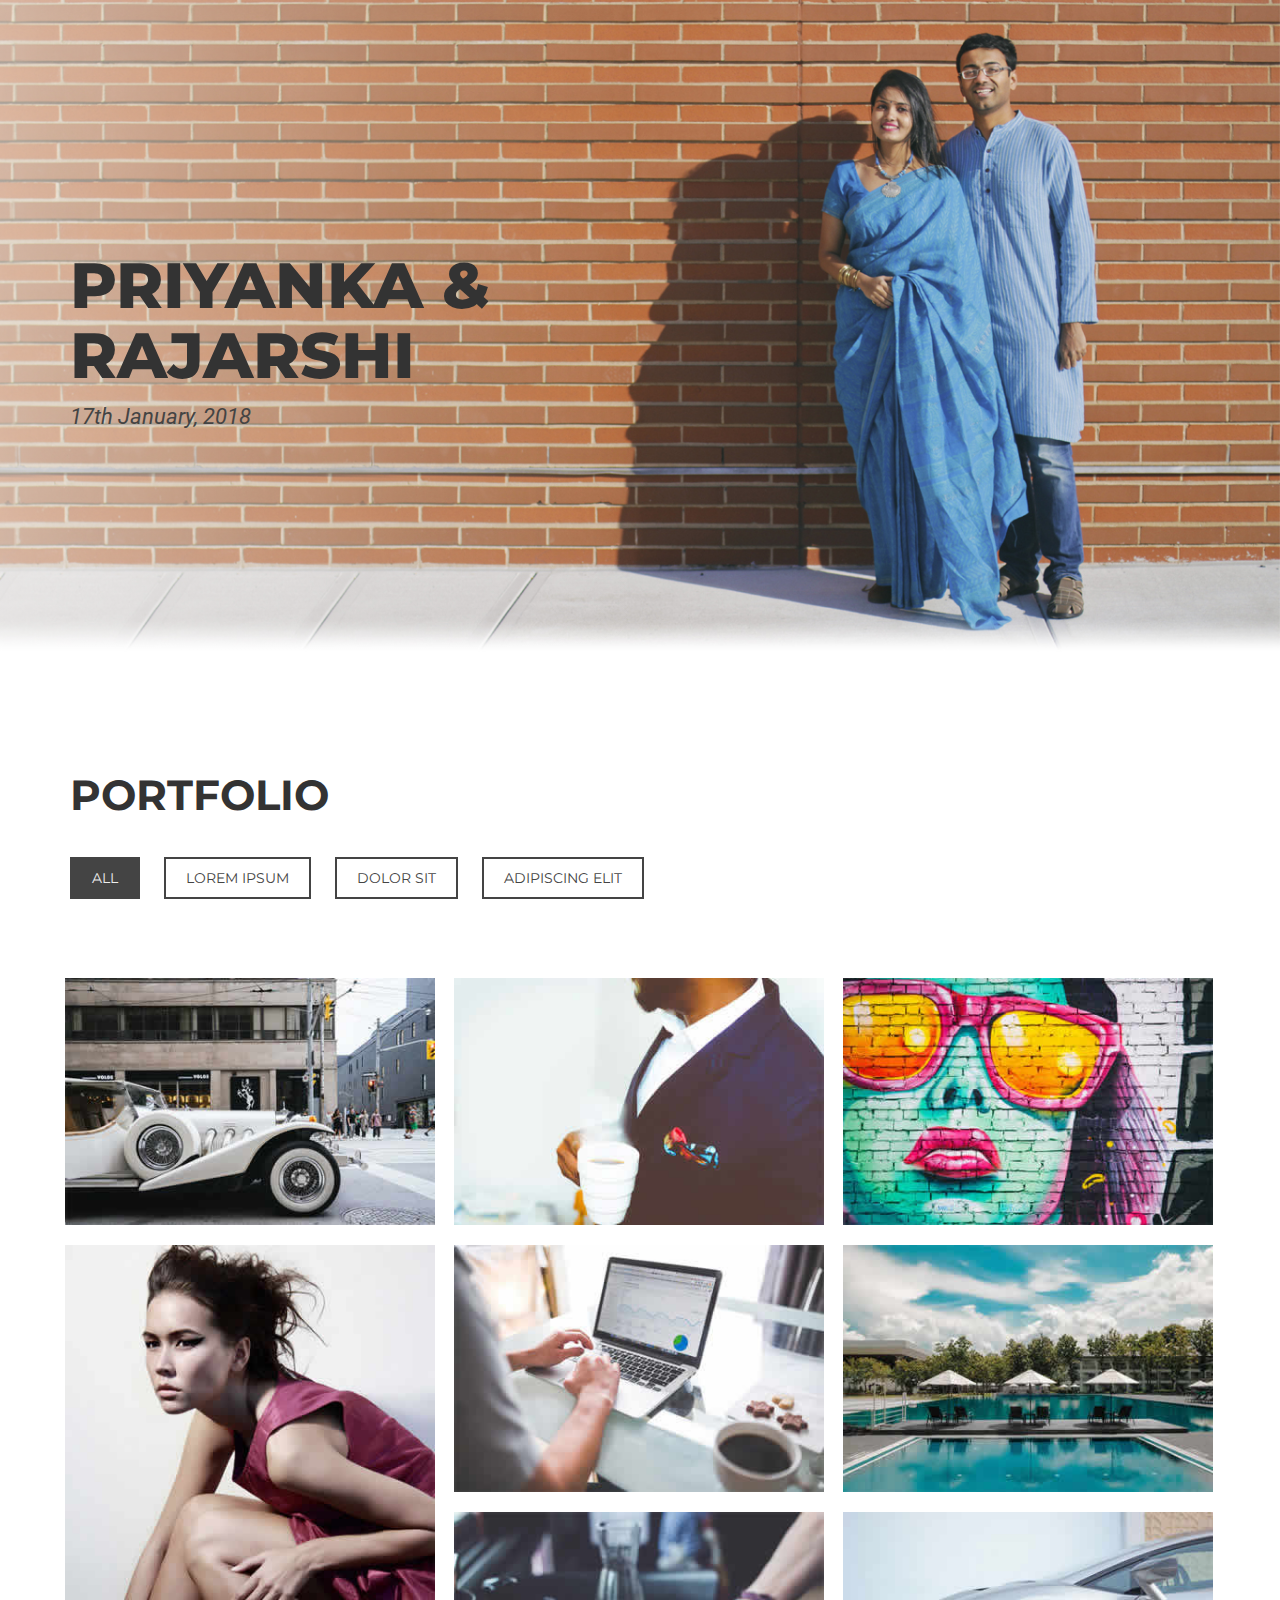
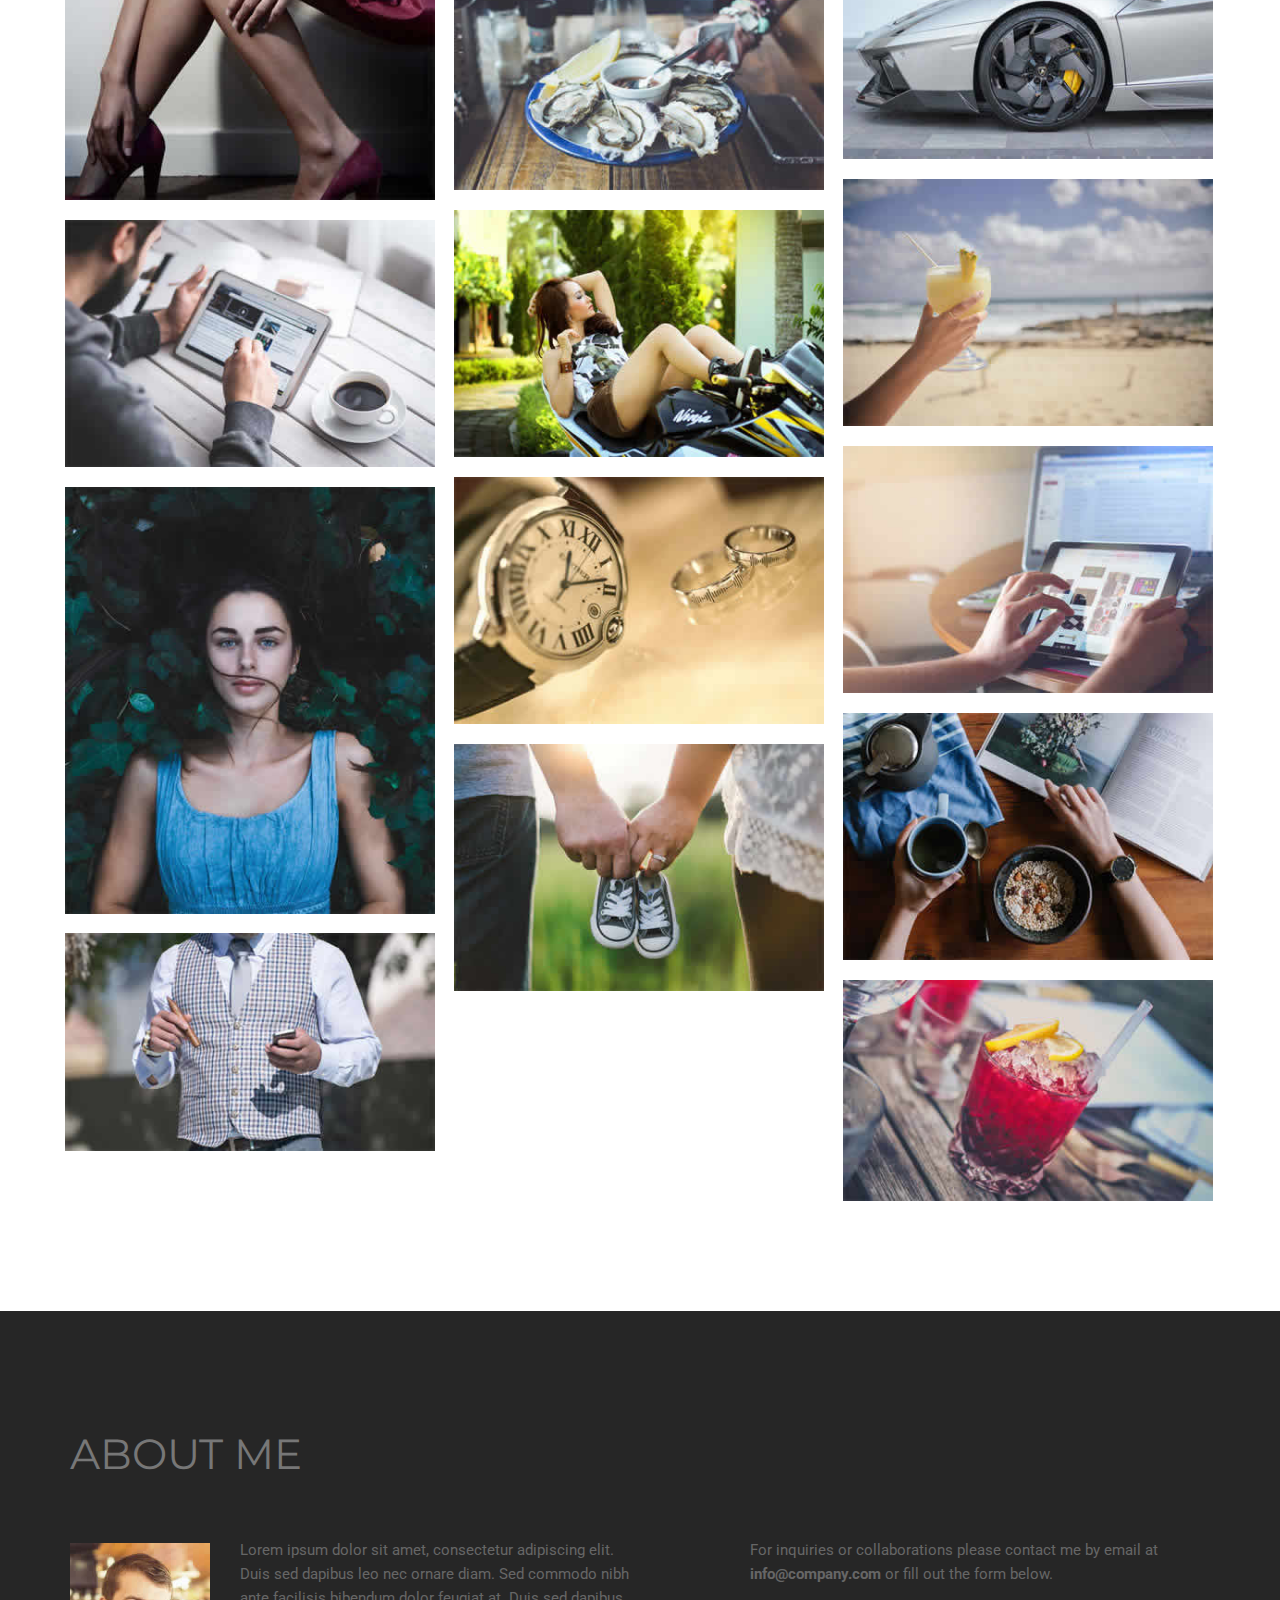
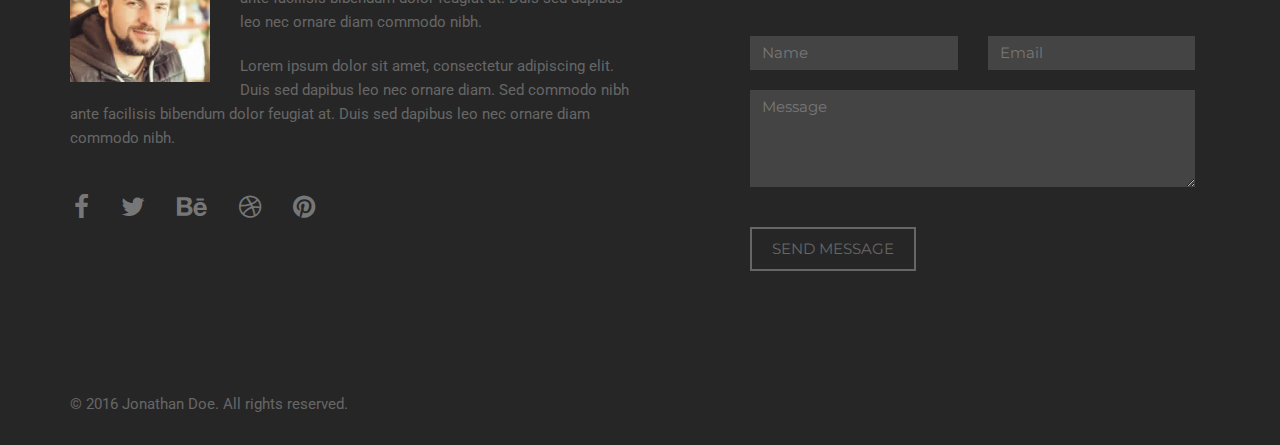
==== commit 511cfdc2: "first push" ====
--- a/index.html
+++ b/index.html
@@ -1,227 +1,376 @@
-<!DOCTYPE html>
-<html lang="en">
-
-  <head>
-
-    <meta charset="utf-8">
-    <meta name="viewport" content="width=device-width, initial-scale=1, shrink-to-fit=no">
-    <meta name="description" content="">
-    <meta name="author" content="">
-
-    <title>New Age - Start Bootstrap Theme</title>
-
-    <!-- Bootstrap core CSS -->
-    <link href="vendor/bootstrap/css/bootstrap.min.css" rel="stylesheet">
-
-    <!-- Custom fonts for this template -->
-    <link href="vendor/fontawesome-free/css/all.min.css" rel="stylesheet">
-    <link rel="stylesheet" href="vendor/simple-line-icons/css/simple-line-icons.css">
-    <link href="https://fonts.googleapis.com/css?family=Lato" rel="stylesheet">
-    <link href="https://fonts.googleapis.com/css?family=Catamaran:100,200,300,400,500,600,700,800,900" rel="stylesheet">
-    <link href="https://fonts.googleapis.com/css?family=Muli" rel="stylesheet">
-
-    <!-- Plugin CSS -->
-    <link rel="stylesheet" href="device-mockups/device-mockups.min.css">
-
-    <!-- Custom styles for this template -->
-    <link href="css/new-age.min.css" rel="stylesheet">
-
-  </head>
-
-  <body id="page-top">
-
-    <!-- Navigation -->
-    <nav class="navbar navbar-expand-lg navbar-light fixed-top" id="mainNav">
-      <div class="container">
-        <a class="navbar-brand js-scroll-trigger" href="#page-top">Start Bootstrap</a>
-        <button class="navbar-toggler navbar-toggler-right" type="button" data-toggle="collapse" data-target="#navbarResponsive" aria-controls="navbarResponsive" aria-expanded="false" aria-label="Toggle navigation">
-          Menu
-          <i class="fas fa-bars"></i>
-        </button>
-        <div class="collapse navbar-collapse" id="navbarResponsive">
-          <ul class="navbar-nav ml-auto">
-            <li class="nav-item">
-              <a class="nav-link js-scroll-trigger" href="#download">Download</a>
-            </li>
-            <li class="nav-item">
-              <a class="nav-link js-scroll-trigger" href="#features">Features</a>
-            </li>
-            <li class="nav-item">
-              <a class="nav-link js-scroll-trigger" href="#contact">Contact</a>
-            </li>
-          </ul>
-        </div>
-      </div>
-    </nav>
-
-    <header class="masthead">
-      <div class="container h-100">
-        <div class="row h-100">
-          <div class="col-lg-7 my-auto">
-            <div class="header-content mx-auto">
-              <h1 class="mb-5">New Age is an app landing page that will help you beautifully showcase your new mobile app, or anything else!</h1>
-              <a href="#download" class="btn btn-outline btn-xl js-scroll-trigger">Start Now for Free!</a>
-            </div>
-          </div>
-          <div class="col-lg-5 my-auto">
-            <div class="device-container">
-              <div class="device-mockup iphone6_plus portrait white">
-                <div class="device">
-                  <div class="screen">
-                    <!-- Demo image for screen mockup, you can put an image here, some HTML, an animation, video, or anything else! -->
-                    <img src="img/demo-screen-1.jpg" class="img-fluid" alt="">
-                  </div>
-                  <div class="button">
-                    <!-- You can hook the "home button" to some JavaScript events or just remove it -->
-                  </div>
-                </div>
-              </div>
-            </div>
-          </div>
-        </div>
-      </div>
-    </header>
-
-    <section class="download bg-primary text-center" id="download">
-      <div class="container">
-        <div class="row">
-          <div class="col-md-8 mx-auto">
-            <h2 class="section-heading">Discover what all the buzz is about!</h2>
-            <p>Our app is available on any mobile device! Download now to get started!</p>
-            <div class="badges">
-              <a class="badge-link" href="#"><img src="img/google-play-badge.svg" alt=""></a>
-              <a class="badge-link" href="#"><img src="img/app-store-badge.svg" alt=""></a>
-            </div>
-          </div>
-        </div>
-      </div>
-    </section>
-
-    <section class="features" id="features">
-      <div class="container">
-        <div class="section-heading text-center">
-          <h2>Unlimited Features, Unlimited Fun</h2>
-          <p class="text-muted">Check out what you can do with this app theme!</p>
-          <hr>
-        </div>
-        <div class="row">
-          <div class="col-lg-4 my-auto">
-            <div class="device-container">
-              <div class="device-mockup iphone6_plus portrait white">
-                <div class="device">
-                  <div class="screen">
-                    <!-- Demo image for screen mockup, you can put an image here, some HTML, an animation, video, or anything else! -->
-                    <img src="img/demo-screen-1.jpg" class="img-fluid" alt="">
-                  </div>
-                  <div class="button">
-                    <!-- You can hook the "home button" to some JavaScript events or just remove it -->
-                  </div>
-                </div>
-              </div>
-            </div>
-          </div>
-          <div class="col-lg-8 my-auto">
-            <div class="container-fluid">
-              <div class="row">
-                <div class="col-lg-6">
-                  <div class="feature-item">
-                    <i class="icon-screen-smartphone text-primary"></i>
-                    <h3>Device Mockups</h3>
-                    <p class="text-muted">Ready to use HTML/CSS device mockups, no Photoshop required!</p>
-                  </div>
-                </div>
-                <div class="col-lg-6">
-                  <div class="feature-item">
-                    <i class="icon-camera text-primary"></i>
-                    <h3>Flexible Use</h3>
-                    <p class="text-muted">Put an image, video, animation, or anything else in the screen!</p>
-                  </div>
-                </div>
-              </div>
-              <div class="row">
-                <div class="col-lg-6">
-                  <div class="feature-item">
-                    <i class="icon-present text-primary"></i>
-                    <h3>Free to Use</h3>
-                    <p class="text-muted">As always, this theme is free to download and use for any purpose!</p>
-                  </div>
-                </div>
-                <div class="col-lg-6">
-                  <div class="feature-item">
-                    <i class="icon-lock-open text-primary"></i>
-                    <h3>Open Source</h3>
-                    <p class="text-muted">Since this theme is MIT licensed, you can use it commercially!</p>
-                  </div>
-                </div>
-              </div>
-            </div>
-          </div>
-        </div>
-      </div>
-    </section>
-
-    <section class="cta">
-      <div class="cta-content">
-        <div class="container">
-          <h2>Stop waiting.<br>Start building.</h2>
-          <a href="#contact" class="btn btn-outline btn-xl js-scroll-trigger">Let's Get Started!</a>
-        </div>
-      </div>
-      <div class="overlay"></div>
-    </section>
-
-    <section class="contact bg-primary" id="contact">
-      <div class="container">
-        <h2>We
-          <i class="fas fa-heart"></i>
-          new friends!</h2>
-        <ul class="list-inline list-social">
-          <li class="list-inline-item social-twitter">
-            <a href="#">
-              <i class="fab fa-twitter"></i>
-            </a>
-          </li>
-          <li class="list-inline-item social-facebook">
-            <a href="#">
-              <i class="fab fa-facebook-f"></i>
-            </a>
-          </li>
-          <li class="list-inline-item social-google-plus">
-            <a href="#">
-              <i class="fab fa-google-plus-g"></i>
-            </a>
-          </li>
-        </ul>
-      </div>
-    </section>
-
-    <footer>
-      <div class="container">
-        <p>&copy; Your Website 2018. All Rights Reserved.</p>
-        <ul class="list-inline">
-          <li class="list-inline-item">
-            <a href="#">Privacy</a>
-          </li>
-          <li class="list-inline-item">
-            <a href="#">Terms</a>
-          </li>
-          <li class="list-inline-item">
-            <a href="#">FAQ</a>
-          </li>
-        </ul>
-      </div>
-    </footer>
-
-    <!-- Bootstrap core JavaScript -->
-    <script src="vendor/jquery/jquery.min.js"></script>
-    <script src="vendor/bootstrap/js/bootstrap.bundle.min.js"></script>
-
-    <!-- Plugin JavaScript -->
-    <script src="vendor/jquery-easing/jquery.easing.min.js"></script>
-
-    <!-- Custom scripts for this template -->
-    <script src="js/new-age.min.js"></script>
-
-  </body>
-
-</html>
+<!DOCTYPE html>
+<html lang="en">
+<head>
+<meta charset="utf-8">
+<meta name="viewport" content="width=device-width, initial-scale=1">
+<title>Jonathan Doe - Photographer / Director</title>
+<meta name="description" content="">
+<meta name="author" content="">
+
+<!-- Favicons
+    ================================================== -->
+<link rel="shortcut icon" href="img/favicon.ico" type="image/x-icon">
+<link rel="apple-touch-icon" href="img/apple-touch-icon.png">
+<link rel="apple-touch-icon" sizes="72x72" href="img/apple-touch-icon-72x72.png">
+<link rel="apple-touch-icon" sizes="114x114" href="img/apple-touch-icon-114x114.png">
+
+<!-- Bootstrap -->
+<link rel="stylesheet" type="text/css"  href="css/bootstrap.css">
+<link rel="stylesheet" type="text/css" href="fonts/font-awesome/css/font-awesome.css">
+
+<!-- Stylesheet
+    ================================================== -->
+<link rel="stylesheet" type="text/css"  href="css/style.css">
+<link rel="stylesheet" type="text/css" href="css/nivo-lightbox/nivo-lightbox.css">
+<link rel="stylesheet" type="text/css" href="css/nivo-lightbox/default.css">
+<link href="https://fonts.googleapis.com/css?family=Montserrat:400,700" rel="stylesheet">
+<link href="https://fonts.googleapis.com/css?family=Roboto:300,400,500,700,900" rel="stylesheet">
+
+<!-- HTML5 shim and Respond.js for IE8 support of HTML5 elements and media queries -->
+<!-- WARNING: Respond.js doesn't work if you view the page via file:// -->
+<!--[if lt IE 9]>
+      <script src="https://oss.maxcdn.com/html5shiv/3.7.2/html5shiv.min.js"></script>
+      <script src="https://oss.maxcdn.com/respond/1.4.2/respond.min.js"></script>
+    <![endif]-->
+</head>
+<body>
+<!-- Header -->
+<header id="header">
+  <div class="intro">
+    <div class="overlay">
+      <div class="container">
+        <div class="row">
+          <div class="col-xs-12 col-md-8">
+            <div class="intro-text">
+              <h1>Priyanka & Rajarshi</h1>
+              <p><i>17th January, 2018</i></p>
+              <!-- <a href="#portfolio" class="btn btn-custom btn-lg page-scroll">Portfolio</a> <a href="#contact" class="btn btn-custom btn-lg page-scroll">About Me</a> </div> -->
+          </div>
+        </div>
+      </div>
+    </div>
+  </div>
+</header>
+<!-- Portfolio Section -->
+<div id="portfolio">
+  <div class="container">
+    <div class="section-title">
+      <h2>Portfolio</h2>
+    </div>
+    <div class="categories">
+      <ul class="cat">
+        <li>
+          <ol class="type">
+            <li><a href="#" data-filter="*" class="active">All</a></li>
+            <li><a href="#" data-filter=".lorem">Lorem Ipsum</a></li>
+            <li><a href="#" data-filter=".dolor">Dolor Sit</a></li>
+            <li><a href="#" data-filter=".adipiscing">Adipiscing Elit</a></li>
+          </ol>
+        </li>
+      </ul>
+    </div>
+    <div class="row">
+      <div class="portfolio-items">
+        <div class="col-sm-6 col-md-4 lorem">
+          <div class="portfolio-item">
+            <div class="hover-bg"> <a href="img/portfolio/01-large.jpg" title="Project Title" data-lightbox-gallery="gallery1">
+              <div class="hover-text">
+                <div class="overlay-caption">
+                  <div class="overlay-content">
+                    <h4>Project Name</h4>
+                  </div>
+                </div>
+              </div>
+              <img src="img/portfolio/01-small.jpg" class="img-responsive" alt="Project Title"> </a> </div>
+          </div>
+        </div>
+        <div class="col-sm-6 col-md-4 adipiscing">
+          <div class="portfolio-item">
+            <div class="hover-bg"> <a href="img/portfolio/02-large.jpg" title="Project Title" data-lightbox-gallery="gallery1">
+              <div class="hover-text">
+                <div class="overlay-caption">
+                  <div class="overlay-content">
+                    <h4>Project Name</h4>
+                  </div>
+                </div>
+              </div>
+              <img src="img/portfolio/02-small.jpg" class="img-responsive" alt="Project Title"> </a> </div>
+          </div>
+        </div>
+        <div class="col-sm-6 col-md-4 lorem">
+          <div class="portfolio-item">
+            <div class="hover-bg"> <a href="img/portfolio/03-large.jpg" title="Project Title" data-lightbox-gallery="gallery1">
+              <div class="hover-text">
+                <div class="overlay-caption">
+                  <div class="overlay-content">
+                    <h4>Project Name</h4>
+                  </div>
+                </div>
+              </div>
+              <img src="img/portfolio/03-small.jpg" class="img-responsive" alt="Project Title"> </a> </div>
+          </div>
+        </div>
+        <div class="col-sm-6 col-md-4 lorem">
+          <div class="portfolio-item">
+            <div class="hover-bg"> <a href="img/portfolio/04-large.jpg" title="Project Title" data-lightbox-gallery="gallery1">
+              <div class="hover-text">
+                <div class="overlay-caption">
+                  <div class="overlay-content">
+                    <h4>Project Name</h4>
+                  </div>
+                </div>
+              </div>
+              <img src="img/portfolio/04-small.jpg" class="img-responsive" alt="Project Title"> </a> </div>
+          </div>
+        </div>
+        <div class="col-sm-6 col-md-4 adipiscing">
+          <div class="portfolio-item">
+            <div class="hover-bg"> <a href="img/portfolio/05-large.jpg" title="Project Title" data-lightbox-gallery="gallery1">
+              <div class="hover-text">
+                <div class="overlay-caption">
+                  <div class="overlay-content">
+                    <h4>Project Name</h4>
+                  </div>
+                </div>
+              </div>
+              <img src="img/portfolio/05-small.jpg" class="img-responsive" alt="Project Title"> </a> </div>
+          </div>
+        </div>
+        <div class="col-sm-6 col-md-4 dolor">
+          <div class="portfolio-item">
+            <div class="hover-bg"> <a href="img/portfolio/06-large.jpg" title="Project Title" data-lightbox-gallery="gallery1">
+              <div class="hover-text">
+                <div class="overlay-caption">
+                  <div class="overlay-content">
+                    <h4>Project Name</h4>
+                  </div>
+                </div>
+              </div>
+              <img src="img/portfolio/06-small.jpg" class="img-responsive" alt="Project Title"> </a> </div>
+          </div>
+        </div>
+        <div class="col-sm-6 col-md-4 dolor">
+          <div class="portfolio-item">
+            <div class="hover-bg"> <a href="img/portfolio/07-large.jpg" title="Project Title" data-lightbox-gallery="gallery1">
+              <div class="hover-text">
+                <div class="overlay-caption">
+                  <div class="overlay-content">
+                    <h4>Project Name</h4>
+                  </div>
+                </div>
+              </div>
+              <img src="img/portfolio/07-small.jpg" class="img-responsive" alt="Project Title"> </a> </div>
+          </div>
+        </div>
+        <div class="col-sm-6 col-md-4 lorem">
+          <div class="portfolio-item">
+            <div class="hover-bg"> <a href="img/portfolio/08-large.jpg" title="Project Title" data-lightbox-gallery="gallery1">
+              <div class="hover-text">
+                <div class="overlay-caption">
+                  <div class="overlay-content">
+                    <h4>Project Name</h4>
+                  </div>
+                </div>
+              </div>
+              <img src="img/portfolio/08-small.jpg" class="img-responsive" alt="Project Title"> </a> </div>
+          </div>
+        </div>
+        <div class="col-sm-6 col-md-4 adipiscing">
+          <div class="portfolio-item">
+            <div class="hover-bg"> <a href="img/portfolio/09-large.jpg" title="Project Title" data-lightbox-gallery="gallery1">
+              <div class="hover-text">
+                <div class="overlay-caption">
+                  <div class="overlay-content">
+                    <h4>Project Name</h4>
+                  </div>
+                </div>
+              </div>
+              <img src="img/portfolio/09-small.jpg" class="img-responsive" alt="Project Title"> </a> </div>
+          </div>
+        </div>
+        <div class="col-sm-6 col-md-4 adipiscing">
+          <div class="portfolio-item">
+            <div class="hover-bg"> <a href="img/portfolio/10-large.jpg" title="Project Title" data-lightbox-gallery="gallery1">
+              <div class="hover-text">
+                <div class="overlay-caption">
+                  <div class="overlay-content">
+                    <h4>Project Name</h4>
+                  </div>
+                </div>
+              </div>
+              <img src="img/portfolio/10-small.jpg" class="img-responsive" alt="Project Title"> </a> </div>
+          </div>
+        </div>
+        <div class="col-sm-6 col-md-4 adipiscing">
+          <div class="portfolio-item">
+            <div class="hover-bg"> <a href="img/portfolio/11-large.jpg" title="Project Title" data-lightbox-gallery="gallery1">
+              <div class="hover-text">
+                <div class="overlay-caption">
+                  <div class="overlay-content">
+                    <h4>Project Name</h4>
+                  </div>
+                </div>
+              </div>
+              <img src="img/portfolio/11-small.jpg" class="img-responsive" alt="Project Title"> </a> </div>
+          </div>
+        </div>
+        <div class="col-sm-6 col-md-4 lorem">
+          <div class="portfolio-item">
+            <div class="hover-bg"> <a href="img/portfolio/12-large.jpg" title="Project Title" data-lightbox-gallery="gallery1">
+              <div class="hover-text">
+                <div class="overlay-caption">
+                  <div class="overlay-content">
+                    <h4>Project Name</h4>
+                  </div>
+                </div>
+              </div>
+              <img src="img/portfolio/12-small.jpg" class="img-responsive" alt="Project Title"> </a> </div>
+          </div>
+        </div>
+        <div class="col-sm-6 col-md-4 adipiscing">
+          <div class="portfolio-item">
+            <div class="hover-bg"> <a href="img/portfolio/13-large.jpg" title="Project Title" data-lightbox-gallery="gallery1">
+              <div class="hover-text">
+                <div class="overlay-caption">
+                  <div class="overlay-content">
+                    <h4>Project Name</h4>
+                  </div>
+                </div>
+              </div>
+              <img src="img/portfolio/13-small.jpg" class="img-responsive" alt="Project Title"> </a> </div>
+          </div>
+        </div>
+        <div class="col-sm-6 col-md-4 dolor">
+          <div class="portfolio-item">
+            <div class="hover-bg"> <a href="img/portfolio/14-large.jpg" title="Project Title" data-lightbox-gallery="gallery1">
+              <div class="hover-text">
+                <div class="overlay-caption">
+                  <div class="overlay-content">
+                    <h4>Project Name</h4>
+                  </div>
+                </div>
+              </div>
+              <img src="img/portfolio/14-small.jpg" class="img-responsive" alt="Project Title"> </a> </div>
+          </div>
+        </div>
+        <div class="col-sm-6 col-md-4 dolor">
+          <div class="portfolio-item">
+            <div class="hover-bg"> <a href="img/portfolio/15-large.jpg" title="Project Title" data-lightbox-gallery="gallery1">
+              <div class="hover-text">
+                <div class="overlay-caption">
+                  <div class="overlay-content">
+                    <h4>Project Name</h4>
+                  </div>
+                </div>
+              </div>
+              <img src="img/portfolio/15-small.jpg" class="img-responsive" alt="Project Title"> </a> </div>
+          </div>
+        </div>
+        <div class="col-sm-6 col-md-4 lorem">
+          <div class="portfolio-item">
+            <div class="hover-bg"> <a href="img/portfolio/16-large.jpg" title="Project Title" data-lightbox-gallery="gallery1">
+              <div class="hover-text">
+                <div class="overlay-caption">
+                  <div class="overlay-content">
+                    <h4>Project Name</h4>
+                  </div>
+                </div>
+              </div>
+              <img src="img/portfolio/16-small.jpg" class="img-responsive" alt="Project Title"> </a> </div>
+          </div>
+        </div>
+        <div class="col-sm-6 col-md-4 adipiscing">
+          <div class="portfolio-item">
+            <div class="hover-bg"> <a href="img/portfolio/17-large.jpg" title="Project Title" data-lightbox-gallery="gallery1">
+              <div class="hover-text">
+                <div class="overlay-caption">
+                  <div class="overlay-content">
+                    <h4>Project Name</h4>
+                  </div>
+                </div>
+              </div>
+              <img src="img/portfolio/17-small.jpg" class="img-responsive" alt="Project Title"> </a> </div>
+          </div>
+        </div>
+        <div class="col-sm-6 col-md-4 lorem">
+          <div class="portfolio-item">
+            <div class="hover-bg"> <a href="img/portfolio/18-large.jpg" title="Project Title" data-lightbox-gallery="gallery1">
+              <div class="hover-text">
+                <div class="overlay-caption">
+                  <div class="overlay-content">
+                    <h4>Project Name</h4>
+                  </div>
+                </div>
+              </div>
+              <img src="img/portfolio/18-small.jpg" class="img-responsive" alt="Project Title"> </a> </div>
+          </div>
+        </div>
+      </div>
+    </div>
+  </div>
+</div>
+<!-- Contact Section -->
+<div id="contact">
+  <div class="container">
+    <h2>About Me</h2>
+    <div class="col-md-6">
+      <div class="section-title">
+        <div class="row"> <img src="img/about.jpg" class="img-responsive pull-left" alt="">
+          <p>Lorem ipsum dolor sit amet, consectetur adipiscing elit. Duis sed dapibus leo nec ornare diam. Sed commodo nibh ante facilisis bibendum dolor feugiat at. Duis sed dapibus leo nec ornare diam commodo nibh.</p>
+          <p>Lorem ipsum dolor sit amet, consectetur adipiscing elit. Duis sed dapibus leo nec ornare diam. Sed commodo nibh ante facilisis bibendum dolor feugiat at. Duis sed dapibus leo nec ornare diam commodo nibh.</p>
+          <div class="social">
+            <ul>
+              <li><a href="#"><i class="fa fa-facebook"></i></a></li>
+              <li><a href="#"><i class="fa fa-twitter"></i></a></li>
+              <li><a href="#"><i class="fa fa-behance"></i></a></li>
+              <li><a href="#"><i class="fa fa-dribbble"></i></a></li>
+              <li><a href="#"><i class="fa fa-pinterest"></i></a></li>
+            </ul>
+          </div>
+        </div>
+      </div>
+    </div>
+    <div class="col-md-5 col-md-offset-1">
+      <div class="section-title">
+        <p>For inquiries or collaborations please contact me by email at <strong>info@company.com</strong> or fill out the form below.</p>
+      </div>
+      <form name="sentMessage" id="contactForm" novalidate>
+        <div class="row">
+          <div class="col-md-6">
+            <div class="form-group">
+              <input type="text" id="name" class="form-control" placeholder="Name" required="required">
+              <p class="help-block text-danger"></p>
+            </div>
+          </div>
+          <div class="col-md-6">
+            <div class="form-group">
+              <input type="email" id="email" class="form-control" placeholder="Email" required="required">
+              <p class="help-block text-danger"></p>
+            </div>
+          </div>
+        </div>
+        <div class="form-group">
+          <textarea name="message" id="message" class="form-control" rows="4" placeholder="Message" required></textarea>
+          <p class="help-block text-danger"></p>
+        </div>
+        <div id="success"></div>
+        <button type="submit" class="btn btn-default btn-lg">Send Message</button>
+      </form>
+    </div>
+  </div>
+</div>
+<div id="footer">
+  <div class="container">
+    <p>&copy; 2016 Jonathan Doe. All rights reserved.</p>
+  </div>
+</div>
+<script type="text/javascript" src="js/jquery.1.11.1.js"></script> 
+<script type="text/javascript" src="js/bootstrap.js"></script> 
+<script type="text/javascript" src="js/SmoothScroll.js"></script> 
+<script type="text/javascript" src="js/nivo-lightbox.js"></script> 
+<script type="text/javascript" src="js/jquery.isotope.js"></script> 
+<script type="text/javascript" src="js/jqBootstrapValidation.js"></script> 
+<script type="text/javascript" src="js/contact_me.js"></script> 
+<script type="text/javascript" src="js/main.js"></script>
+</body>
+</html>
--- a/css/style.css
+++ b/css/style.css
@@ -0,0 +1,346 @@
+body, html {
+	font-family: 'Montserrat', sans-serif;
+	text-rendering: optimizeLegibility !important;
+	-webkit-font-smoothing: antialiased !important;
+	color: #555;
+	font-weight: 400;
+	width: 100% !important;
+	height: 100% !important;
+}
+h1 {
+	color: #333;
+	font-size: 64px;
+	font-weight: 800;
+	margin-top: 0;
+	text-transform: uppercase;
+	margin-bottom: 10px;
+}
+h2 {
+	margin: 0 0 20px 0;
+	font-weight: 700;
+	font-size: 42px;
+	color: #333;
+	text-transform: uppercase;
+}
+h3 {
+	font-size: 18px;
+	text-transform: uppercase;
+	margin-bottom: 20px;
+}
+h4 {
+	font-size: 14px;
+	letter-spacing: 1px;
+	margin-bottom: 20px;
+	text-transform: uppercase;
+}
+h5 {
+	text-transform: uppercase;
+	font-weight: 700;
+	line-height: 20px;
+}
+p {
+	font-family: 'Roboto', sans-serif;
+	font-size: 15px;
+	font-weight: 400;
+	color: #888;
+}
+p.intro {
+	margin: 12px 0 0;
+	line-height: 24px;
+}
+a {
+	color: #222;
+}
+a:hover, a:focus {
+	text-decoration: none;
+	color: #000;
+}
+ul, ol {
+	list-style: none;
+}
+ul, ol {
+	padding: 0;
+	webkit-padding: 0;
+	moz-padding: 0;
+}
+hr {
+	height: 6px;
+	width: 70px;
+	position: relative;
+	background: #444;
+	margin-bottom: 20px;
+	margin-left: 0;
+	border: 0;
+}
+.btn:active, .btn.active {
+	background-image: none;
+	outline: 0;
+	-webkit-box-shadow: none;
+	box-shadow: none;
+}
+a:focus, .btn:focus, .btn:active:focus, .btn.active:focus, .btn.focus, .btn:active.focus, .btn.active.focus {
+	outline: none;
+	outline-offset: none;
+}
+.section-title {
+	margin-bottom: 50px;
+}
+.btn-custom {
+	font-family: 'Montserrat', sans-serif;
+	text-transform: uppercase;
+	color: #444;
+	background-color: transparent;
+	border: 2px solid #444;
+	padding: 14px 20px;
+	margin: 0;
+	font-size: 14px;
+	border-radius: 0;
+	margin-top: 20px;
+	margin-right: 30px;
+	transition: all 0.5s;
+}
+.btn-custom:hover, .btn-custom:focus, .btn-custom.focus, .btn-custom:active, .btn-custom.active {
+	color: #eee;
+	background-color: #444;
+}
+/* Header Section */
+.intro {
+	display: table;
+	width: 100%;
+	padding: 0;
+	margin-bottom: 80px;
+	background: url(../img/intro-bg.jpg) no-repeat right top;
+	background-color: #e5e5e5;
+	-webkit-background-size: cover;
+	-moz-background-size: cover;
+	background-size: cover;
+	-o-background-size: cover;
+}
+.intro .overlay {
+	/* Permalink - use to edit and share this gradient: http://colorzilla.com/gradient-editor/#ffffff+0,d5dade+100&0.5+0,0+100 */
+	background: -moz-linear-gradient(left, rgba(255,255,255,0.5) 0%, rgba(213,218,222,0) 50%); /* FF3.6-15 */
+	background: -webkit-linear-gradient(left, rgba(255,255,255,0.5) 0%, rgba(213,218,222,0) 50%); /* Chrome10-25,Safari5.1-6 */
+	background: linear-gradient(to right, rgba(255,255,255,0.5) 0%, rgba(213,218,222,0) 50%); /* W3C, IE10+, FF16+, Chrome26+, Opera12+, Safari7+ */
+filter: progid:DXImageTransform.Microsoft.gradient( startColorstr='#80ffffff', endColorstr='#00d5dade', GradientType=1 ); /* IE6-9 */
+}
+.intro .fa {
+	font-size: 94px;
+	margin-bottom: 40px;
+	color: #fff;
+}
+.intro p {
+	color: #444;
+	margin: 10px 0 20px 0;
+	font-size: 22px;
+}
+header .intro-text {
+	padding-top: 250px;
+	padding-bottom: 200px;
+}
+/* Portfolio Section */
+#portfolio {
+	padding: 40px 0 100px 0;
+}
+.categories {
+	margin-bottom: 80px;
+}
+ul.cat li {
+	display: inline-block;
+}
+ol.type li {
+	display: inline-block;
+	margin-right: 20px;
+}
+ol.type li a {
+	font-family: 'Montserrat', sans-serif;
+	color: #444;
+	font-size: 14px;
+	padding: 10px 20px;
+	border: 2px solid #444;
+	border-radius: 0;
+	text-transform: uppercase;
+}
+ol.type li a.active {
+	background: #444;
+	color: #eee;
+}
+ol.type li a:hover {
+	background: #444;
+	color: #eee;
+}
+.isotope-item {
+	z-index: 2
+}
+.isotope-hidden.isotope-item {
+	z-index: 1
+}
+.isotope, .isotope .isotope-item {
+	/* change duration value to whatever you like */
+	-webkit-transition-duration: 0.8s;
+	-moz-transition-duration: 0.8s;
+	transition-duration: 0.8s;
+}
+.isotope-item {
+	margin-right: -1px;
+	-webkit-backface-visibility: hidden;
+	backface-visibility: hidden;
+	padding: 0 10px;
+}
+.isotope {
+	-webkit-backface-visibility: hidden;
+	backface-visibility: hidden;
+	-webkit-transition-property: height, width;
+	-moz-transition-property: height, width;
+	transition-property: height, width;
+}
+.isotope .isotope-item {
+	-webkit-backface-visibility: hidden;
+	backface-visibility: hidden;
+	-webkit-transition-property: -webkit-transform, opacity;
+	-moz-transition-property: -moz-transform, opacity;
+	transition-property: transform, opacity;
+}
+.portfolio-item {
+	margin: 10px 0;
+	-webkit-transition: all 0.5s ease-out;
+	-moz-transition: all 0.5s ease-out;
+	-ms-transition: all 0.5s ease-out;
+	-o-transition: all 0.5s ease-out;
+	transition: all 0.5s ease-out;
+}
+.portfolio-item .hover-bg {
+	overflow: hidden;
+	position: relative;
+}
+.hover-bg .hover-text {
+	position: absolute;
+	text-align: center;
+	margin: 0 auto;
+	color: #333;
+	background: rgba(255, 255, 255, 0.75);
+	height: 100%;
+	width: 100%;
+	opacity: 0;
+	transition: all 0.5s;
+}
+.hover-bg .hover-text .overlay-caption {
+	display: table;
+	height: 100%;
+	width: 100%;
+}
+.hover-bg .hover-text .overlay-caption .overlay-content {
+	display: table-cell;
+	vertical-align: middle;
+}
+.hover-bg:hover .hover-text {
+	opacity: 1;
+}
+/* Contact Section */
+#contact {
+	padding: 60px 0 60px 0;
+	background: #262626;
+}
+#contact h2 {
+	font-weight: 400;
+	color: #777;
+	margin: 60px 0;
+}
+#contact img {
+	width: 140px;
+	margin: 5px 30px 10px 0;
+}
+#contact p {
+	color: #666;
+	margin-bottom: 20px;
+	line-height: 24px;
+}
+#contact .social {
+	margin-top: 40px;
+}
+#contact .social ul li {
+	display: inline-block;
+	margin-right: 20px;
+}
+#contact .social i.fa {
+	font-size: 26px;
+	padding: 4px;
+	color: #777;
+	transition: all 0.3s;
+}
+#contact .social i.fa:hover {
+	color: #eee;
+}
+#contact form {
+	padding: 0;
+}
+#contact .text-danger {
+	color: #cc0033;
+	text-align: left;
+}
+label {
+	font-size: 12px;
+	font-weight: 400;
+	float: left;
+}
+#contact .form-control {
+	display: block;
+	width: 100%;
+	padding: 6px 12px;
+	font-size: 15px;
+	font-weight: 400;
+	line-height: 1.42857143;
+	color: #aaa;
+	background-color: #444;
+	background-image: none;
+	border: 0;
+	border-radius: 0;
+	-webkit-box-shadow: none;
+	box-shadow: none;
+	-webkit-transition: none;
+	-o-transition: none;
+	transition: none;
+}
+#contact .form-control:focus {
+	border-color: #999;
+	outline: 0;
+	-webkit-box-shadow: transparent;
+	box-shadow: transparent;
+}
+.form-control::-webkit-input-placeholder {
+color: #777;
+}
+.form-control:-moz-placeholder {
+color: #777;
+}
+.form-control::-moz-placeholder {
+color: #777;
+}
+.form-control:-ms-input-placeholder {
+color: #777;
+}
+#contact .btn-default {
+	font-weight: 400;
+	color: #666;
+	background-color: transparent;
+	border: 2px solid #666;
+	padding: 10px 20px;
+	margin: 0;
+	font-size: 15px;
+	border-radius: 0;
+	margin-top: 20px;
+	text-transform: uppercase;
+	transition: all 0.3s;
+}
+#contact .btn-default:hover, .btn-default:focus, .btn-default.focus, .btn-default:active, .btn-default.active {
+	background-color: #666;
+	color: #999;
+}
+/* Footer Section*/
+#footer {
+	background: #262626;
+	padding: 50px 0 20px 0;
+}
+#footer p {
+	font-size: 15px;
+	color: #666;
+}
--- a/css/nivo-lightbox/default.css
+++ b/css/nivo-lightbox/default.css
@@ -0,0 +1,103 @@
+/*
+ * Nivo Lightbox Default Theme v1.0
+ * http://dev7studios.com/nivo-lightbox
+ *
+ * Copyright 2013, Dev7studios
+ * Free to use and abuse under the MIT license.
+ * http://www.opensource.org/licenses/mit-license.php
+ */
+ 
+ .nivo-lightbox-theme-default * {
+    -webkit-box-sizing: initial !important;
+    -moz-box-sizing: initial !important;
+    box-sizing: initial !important;
+ }
+.nivo-lightbox-theme-default.nivo-lightbox-overlay { 
+	background: #666;
+	background: rgba(0,0,0,0.6); 
+}
+.nivo-lightbox-theme-default .nivo-lightbox-content.nivo-lightbox-loading { background: url(loading.gif) no-repeat 50% 50%; }
+
+.nivo-lightbox-theme-default .nivo-lightbox-nav {
+	top: 10%;
+	width: 8%;
+	height: 80%;
+	text-indent: -9999px;
+	background-repeat: no-repeat;
+	background-position: 50% 50%;
+	opacity: 0.5;
+}
+.nivo-lightbox-theme-default .nivo-lightbox-nav:hover { 
+	opacity: 1; 
+	background-color: transparent;
+}
+.nivo-lightbox-theme-default .nivo-lightbox-prev { 
+	background-image: url(prev.png); 
+	border-radius: 0 3px 3px 0;
+}
+.nivo-lightbox-theme-default .nivo-lightbox-next { 
+	background-image: url(next.png); 
+	border-radius: 3px 0 0 3px;
+}
+
+.nivo-lightbox-theme-default .nivo-lightbox-close {
+	display: block;
+	background: url(close.png) no-repeat 5px 5px;
+	width: 16px;
+	height: 16px;
+	text-indent: -9999px;
+	padding: 5px;
+	opacity: 0.5;
+}
+.nivo-lightbox-theme-default .nivo-lightbox-close:hover { opacity: 1; }
+
+.nivo-lightbox-theme-default .nivo-lightbox-title-wrap { bottom: -7%; }
+.nivo-lightbox-theme-default .nivo-lightbox-title {
+	font: 14px/20px 'Helvetica Neue', Helvetica, Arial, sans-serif;
+	font-style: normal;
+	font-weight: normal;
+	background: #000;
+	color: #fff;
+	padding: 7px 15px;
+	border-radius: 30px;
+}
+
+.nivo-lightbox-theme-default .nivo-lightbox-image img {
+	background: #fff;
+	-webkit-box-shadow: 0px 1px 1px rgba(0,0,0,0.4);
+	   -moz-box-shadow: 0px 1px 1px rgba(0,0,0,0.4);
+	        box-shadow: 0px 1px 1px rgba(0,0,0,0.4);
+}
+.nivo-lightbox-theme-default .nivo-lightbox-ajax,
+.nivo-lightbox-theme-default .nivo-lightbox-inline {
+	background: #fff;
+	padding: 40px;
+	-webkit-box-shadow: 0px 1px 1px rgba(0,0,0,0.4);
+	   -moz-box-shadow: 0px 1px 1px rgba(0,0,0,0.4);
+	        box-shadow: 0px 1px 1px rgba(0,0,0,0.4);
+}
+
+@media (-webkit-min-device-pixel-ratio: 1.3),
+       (-o-min-device-pixel-ratio: 2.6/2),
+       (min--moz-device-pixel-ratio: 1.3),
+       (min-device-pixel-ratio: 1.3),
+       (min-resolution: 1.3dppx) {
+
+	.nivo-lightbox-theme-default .nivo-lightbox-content.nivo-lightbox-loading { 
+		background-image: url(loading@2x.gif); 
+		background-size: 32px 32px;
+	}
+	.nivo-lightbox-theme-default .nivo-lightbox-prev { 
+		background-image: url(prev@2x.png); 
+		background-size: 48px 48px;
+	}
+	.nivo-lightbox-theme-default .nivo-lightbox-next { 
+		background-image: url(next@2x.png); 
+		background-size: 48px 48px;
+	}
+	.nivo-lightbox-theme-default .nivo-lightbox-close { 
+		background-image: url(close@2x.png); 
+		background-size: 16px 16px;
+	}
+	
+}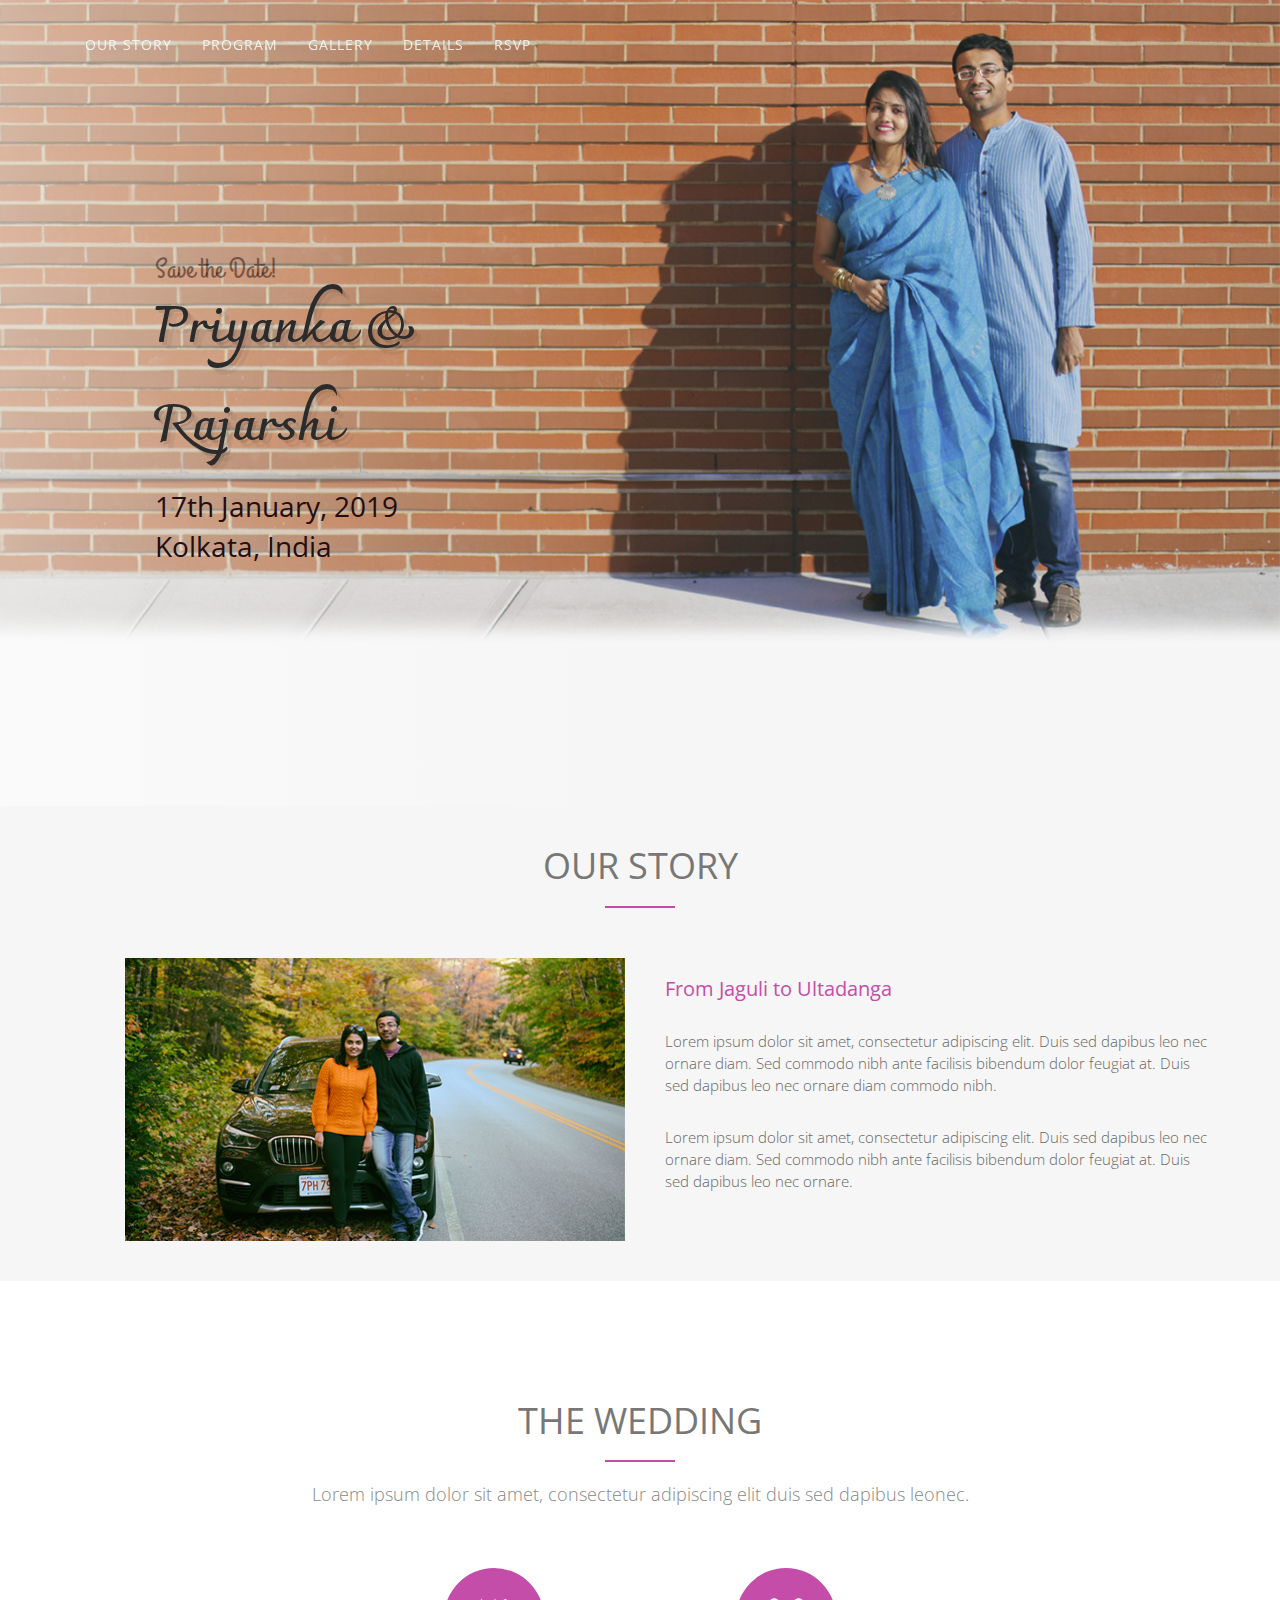
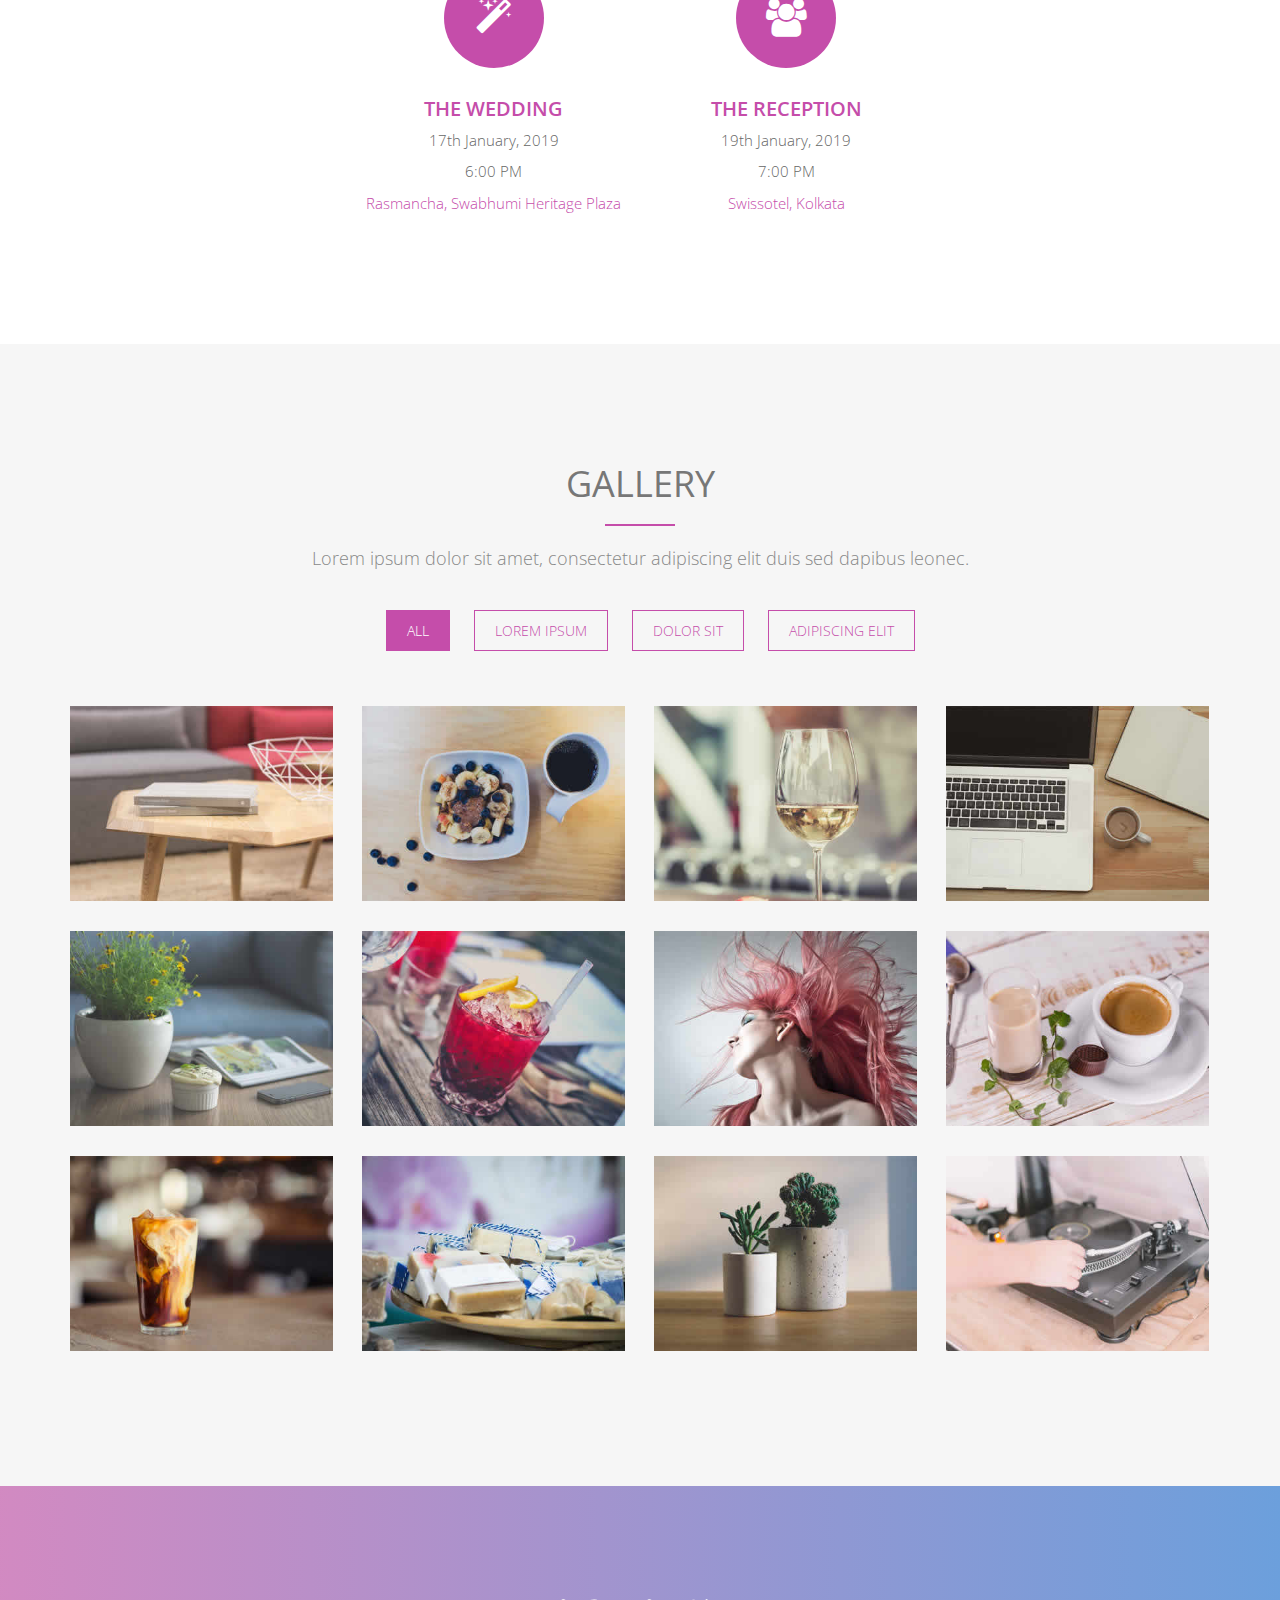
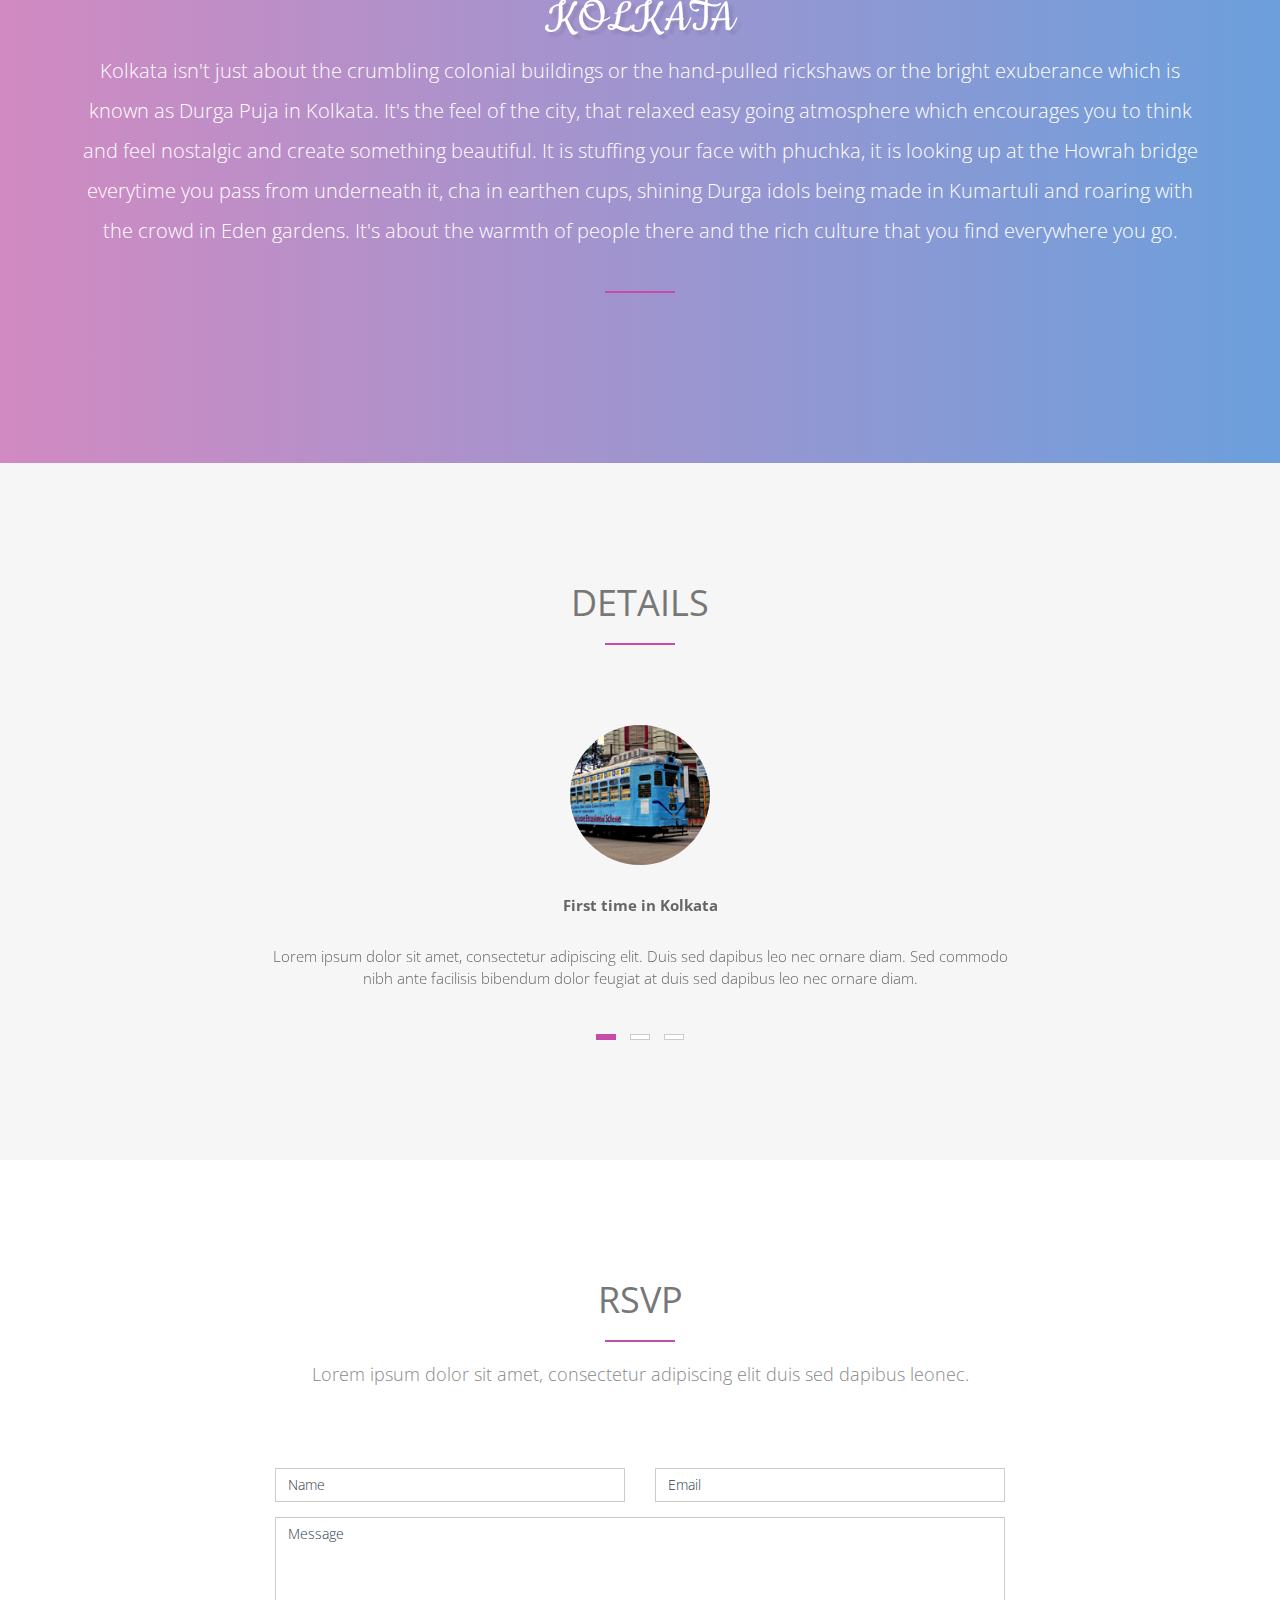
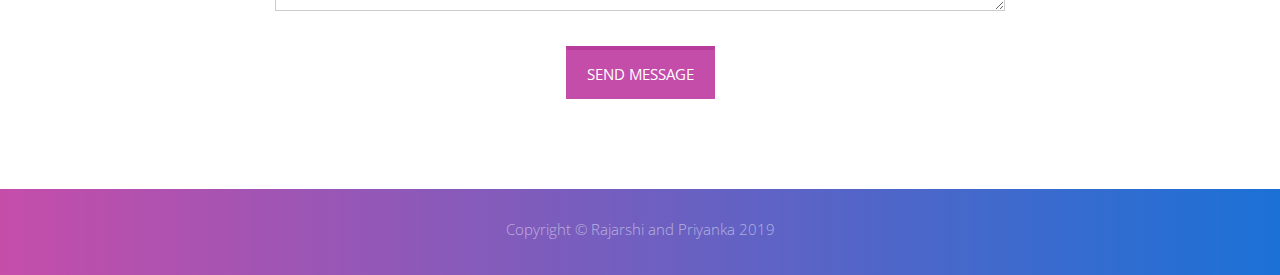
==== commit 11e6fb48: "second push" ====
--- a/index.html
+++ b/index.html
@@ -3,7 +3,7 @@
 <head>
 <meta charset="utf-8">
 <meta name="viewport" content="width=device-width, initial-scale=1">
-<title>Jonathan Doe - Photographer / Director</title>
+<title>Priyanka + Rajarshi - 1.17.19</title>
 <meta name="description" content="">
 <meta name="author" content="">
 
@@ -18,13 +18,21 @@
 <link rel="stylesheet" type="text/css"  href="css/bootstrap.css">
 <link rel="stylesheet" type="text/css" href="fonts/font-awesome/css/font-awesome.css">
 
+<!-- Slider
+    ================================================== -->
+<link href="css/owl.carousel.css" rel="stylesheet" media="screen">
+<link href="css/owl.theme.css" rel="stylesheet" media="screen">
+
 <!-- Stylesheet
     ================================================== -->
 <link rel="stylesheet" type="text/css"  href="css/style.css">
 <link rel="stylesheet" type="text/css" href="css/nivo-lightbox/nivo-lightbox.css">
 <link rel="stylesheet" type="text/css" href="css/nivo-lightbox/default.css">
-<link href="https://fonts.googleapis.com/css?family=Montserrat:400,700" rel="stylesheet">
-<link href="https://fonts.googleapis.com/css?family=Roboto:300,400,500,700,900" rel="stylesheet">
+<link href="http://fonts.googleapis.com/css?family=Open+Sans:400,700,800,600,300" rel="stylesheet" type="text/css">
+<link href='http://fonts.googleapis.com/css?family=Pacifico' rel='stylesheet' type='text/css'>
+<link href='http://fonts.googleapis.com/css?family=Cookie' rel='stylesheet' type='text/css'>
+<link href="https://fonts.googleapis.com/css?family=Charmonman" rel="stylesheet">
+<link rel="stylesheet" type="text/css" href="http://fonts.googleapis.com/css?family=Grand+Hotel" />
 
 <!-- HTML5 shim and Respond.js for IE8 support of HTML5 elements and media queries -->
 <!-- WARNING: Respond.js doesn't work if you view the page via file:// -->
@@ -33,29 +41,102 @@
       <script src="https://oss.maxcdn.com/respond/1.4.2/respond.min.js"></script>
     <![endif]-->
 </head>
-<body>
+<body id="page-top" data-spy="scroll" data-target=".navbar-fixed-top">
+<!-- Navigation
+    ==========================================-->
+<nav id="menu" class="navbar navbar-default navbar-fixed-top">
+  <div class="container"> 
+    <!-- Brand and toggle get grouped for better mobile display -->
+    <div class="navbar-header">
+      <button type="button" class="navbar-toggle collapsed" data-toggle="collapse" data-target="#bs-example-navbar-collapse-1"> <span class="sr-only">Toggle navigation</span> <span class="icon-bar"></span> <span class="icon-bar"></span> <span class="icon-bar"></span> </button>
+      <!-- <a class="navbar-brand page-scroll" href="#page-top">Standout</a> </div> -->
+    
+    <!-- Collect the nav links, forms, and other content for toggling -->
+    <div class="collapse navbar-collapse" id="bs-example-navbar-collapse-1">
+      <ul class="nav navbar-nav navbar-right">
+        <li><a href="#about" class="page-scroll">Our Story</a></li>
+        <li><a href="#services" class="page-scroll">Program</a></li>
+        <li><a href="#portfolio" class="page-scroll">Gallery</a></li>
+        <li><a href="#testimonials" class="page-scroll">Details</a></li>
+        <li><a href="#contact" class="page-scroll">RSVP</a></li>
+      </ul>
+    </div>
+    <!-- /.navbar-collapse --> 
+  </div>
+  <!-- /.container-fluid --> 
+</nav>
 <!-- Header -->
 <header id="header">
   <div class="intro">
     <div class="overlay">
       <div class="container">
         <div class="row">
-          <div class="col-xs-12 col-md-8">
-            <div class="intro-text">
-              <h1>Priyanka & Rajarshi</h1>
-              <p><i>17th January, 2018</i></p>
-              <!-- <a href="#portfolio" class="btn btn-custom btn-lg page-scroll">Portfolio</a> <a href="#contact" class="btn btn-custom btn-lg page-scroll">About Me</a> </div> -->
-          </div>
+          <div class="intro-text"><span>Save the Date! </span>
+            <h1>Priyanka &
+            <h1> Rajarshi</h1>
+            <p>17th January, 2019 <br>
+              Kolkata, India</p></div>
         </div>
       </div>
     </div>
   </div>
 </header>
+<!-- About Section -->
+<div id="about">
+  <div class="container">
+    <div class="section-title text-center center">
+      <h2>Our Story</h2>
+      <hr>
+    </div>
+    <div class="row">
+      <div class="col-xs-12 col-md-6"> <img src="img/about.png" class="img-responsive" alt=""> </div>
+      <div class="col-xs-12 col-md-6">
+        <div class="about-text">
+          <h3>From Jaguli to Ultadanga</h3>
+          <p>Lorem ipsum dolor sit amet, consectetur adipiscing elit. Duis sed dapibus leo nec ornare diam. Sed commodo nibh ante facilisis bibendum dolor feugiat at. Duis sed dapibus leo nec ornare diam commodo nibh.</p>
+          <p>Lorem ipsum dolor sit amet, consectetur adipiscing elit. Duis sed dapibus leo nec ornare diam. Sed commodo nibh ante facilisis bibendum dolor feugiat at. Duis sed dapibus leo nec ornare.</p>
+        </div>
+      </div>
+    </div>
+  </div>
+</div>
+<!-- Services Section -->
+<div id="services" class="text-center">
+  <div class="container">
+    <div class="col-md-10 col-md-offset-1 section-title">
+      <h2>The Wedding</h2>
+      <hr>
+      <p>Lorem ipsum dolor sit amet, consectetur adipiscing elit duis sed dapibus leonec.</p>
+    </div>
+    
+    
+    <div class="row">
+      <div class="col-xs-3 col-md-3">
+      </div>
+      <div class="col-xs-3 col-md-3"> <i class="fa fa-magic"></i>
+        <h4>The Wedding</h4>
+        <p>17th January, 2019</p>
+        <p> 6:00 PM </p>
+        <p><a href="https://goo.gl/maps/5uqDZZS9AZG2">Rasmancha, Swabhumi Heritage Plaza</a>
+      </div>
+      <div class="col-xs-3 col-md-3"> <i class="fa fa-users"></i>
+        <h4>The Reception</h4>
+        <p>19th January, 2019</p>
+        <p> 7:00 PM </p>
+        <p><a href="https://goo.gl/maps/mcJnY7in9YF2">Swissotel, Kolkata</a>
+  
+      </div>
+      </div>
+    </div>
+  </div>
+</div>
 <!-- Portfolio Section -->
 <div id="portfolio">
   <div class="container">
-    <div class="section-title">
-      <h2>Portfolio</h2>
+    <div class="section-title text-center center">
+      <h2>Gallery</h2>
+      <hr>
+      <p>Lorem ipsum dolor sit amet, consectetur adipiscing elit duis sed dapibus leonec.</p>
     </div>
     <div class="categories">
       <ul class="cat">
@@ -68,241 +149,162 @@
           </ol>
         </li>
       </ul>
+      <div class="clearfix"></div>
     </div>
     <div class="row">
       <div class="portfolio-items">
-        <div class="col-sm-6 col-md-4 lorem">
+        <div class="col-sm-6 col-md-3 col-lg-3 lorem">
           <div class="portfolio-item">
             <div class="hover-bg"> <a href="img/portfolio/01-large.jpg" title="Project Title" data-lightbox-gallery="gallery1">
               <div class="hover-text">
-                <div class="overlay-caption">
-                  <div class="overlay-content">
-                    <h4>Project Name</h4>
-                  </div>
-                </div>
+                <h4>Lorem Ipsum</h4>
               </div>
               <img src="img/portfolio/01-small.jpg" class="img-responsive" alt="Project Title"> </a> </div>
           </div>
         </div>
-        <div class="col-sm-6 col-md-4 adipiscing">
+        <div class="col-sm-6 col-md-3 col-lg-3 adipiscing">
           <div class="portfolio-item">
             <div class="hover-bg"> <a href="img/portfolio/02-large.jpg" title="Project Title" data-lightbox-gallery="gallery1">
               <div class="hover-text">
-                <div class="overlay-caption">
-                  <div class="overlay-content">
-                    <h4>Project Name</h4>
-                  </div>
-                </div>
+                <h4>Adipiscing Elit</h4>
               </div>
               <img src="img/portfolio/02-small.jpg" class="img-responsive" alt="Project Title"> </a> </div>
           </div>
         </div>
-        <div class="col-sm-6 col-md-4 lorem">
+        <div class="col-sm-6 col-md-3 col-lg-3 lorem">
           <div class="portfolio-item">
             <div class="hover-bg"> <a href="img/portfolio/03-large.jpg" title="Project Title" data-lightbox-gallery="gallery1">
               <div class="hover-text">
-                <div class="overlay-caption">
-                  <div class="overlay-content">
-                    <h4>Project Name</h4>
-                  </div>
-                </div>
+                <h4>Lorem Ipsum</h4>
               </div>
               <img src="img/portfolio/03-small.jpg" class="img-responsive" alt="Project Title"> </a> </div>
           </div>
         </div>
-        <div class="col-sm-6 col-md-4 lorem">
+        <div class="col-sm-6 col-md-3 col-lg-3 lorem">
           <div class="portfolio-item">
             <div class="hover-bg"> <a href="img/portfolio/04-large.jpg" title="Project Title" data-lightbox-gallery="gallery1">
               <div class="hover-text">
-                <div class="overlay-caption">
-                  <div class="overlay-content">
-                    <h4>Project Name</h4>
-                  </div>
-                </div>
+                <h4>Lorem Ipsum</h4>
               </div>
               <img src="img/portfolio/04-small.jpg" class="img-responsive" alt="Project Title"> </a> </div>
           </div>
         </div>
-        <div class="col-sm-6 col-md-4 adipiscing">
+        <div class="col-sm-6 col-md-3 col-lg-3 adipiscing">
           <div class="portfolio-item">
             <div class="hover-bg"> <a href="img/portfolio/05-large.jpg" title="Project Title" data-lightbox-gallery="gallery1">
               <div class="hover-text">
-                <div class="overlay-caption">
-                  <div class="overlay-content">
-                    <h4>Project Name</h4>
-                  </div>
-                </div>
+                <h4>Adipiscing Elit</h4>
               </div>
               <img src="img/portfolio/05-small.jpg" class="img-responsive" alt="Project Title"> </a> </div>
           </div>
         </div>
-        <div class="col-sm-6 col-md-4 dolor">
+        <div class="col-sm-6 col-md-3 col-lg-3 dolor">
           <div class="portfolio-item">
             <div class="hover-bg"> <a href="img/portfolio/06-large.jpg" title="Project Title" data-lightbox-gallery="gallery1">
               <div class="hover-text">
-                <div class="overlay-caption">
-                  <div class="overlay-content">
-                    <h4>Project Name</h4>
-                  </div>
-                </div>
+                <h4>Dolor Sit</h4>
               </div>
               <img src="img/portfolio/06-small.jpg" class="img-responsive" alt="Project Title"> </a> </div>
           </div>
         </div>
-        <div class="col-sm-6 col-md-4 dolor">
+        <div class="col-sm-6 col-md-3 col-lg-3 dolor">
           <div class="portfolio-item">
             <div class="hover-bg"> <a href="img/portfolio/07-large.jpg" title="Project Title" data-lightbox-gallery="gallery1">
               <div class="hover-text">
-                <div class="overlay-caption">
-                  <div class="overlay-content">
-                    <h4>Project Name</h4>
-                  </div>
-                </div>
+                <h4>Dolor Sit</h4>
               </div>
               <img src="img/portfolio/07-small.jpg" class="img-responsive" alt="Project Title"> </a> </div>
           </div>
         </div>
-        <div class="col-sm-6 col-md-4 lorem">
+        <div class="col-sm-6 col-md-3 col-lg-3 lorem">
           <div class="portfolio-item">
             <div class="hover-bg"> <a href="img/portfolio/08-large.jpg" title="Project Title" data-lightbox-gallery="gallery1">
               <div class="hover-text">
-                <div class="overlay-caption">
-                  <div class="overlay-content">
-                    <h4>Project Name</h4>
-                  </div>
-                </div>
+                <h4>Lorem Ipsum</h4>
               </div>
               <img src="img/portfolio/08-small.jpg" class="img-responsive" alt="Project Title"> </a> </div>
           </div>
         </div>
-        <div class="col-sm-6 col-md-4 adipiscing">
+        <div class="col-sm-6 col-md-3 col-lg-3 adipiscing">
           <div class="portfolio-item">
             <div class="hover-bg"> <a href="img/portfolio/09-large.jpg" title="Project Title" data-lightbox-gallery="gallery1">
               <div class="hover-text">
-                <div class="overlay-caption">
-                  <div class="overlay-content">
-                    <h4>Project Name</h4>
-                  </div>
-                </div>
+                <h4>Adipiscing Elit</h4>
               </div>
               <img src="img/portfolio/09-small.jpg" class="img-responsive" alt="Project Title"> </a> </div>
           </div>
         </div>
-        <div class="col-sm-6 col-md-4 adipiscing">
+        <div class="col-sm-6 col-md-3 col-lg-3 dolor">
           <div class="portfolio-item">
             <div class="hover-bg"> <a href="img/portfolio/10-large.jpg" title="Project Title" data-lightbox-gallery="gallery1">
               <div class="hover-text">
-                <div class="overlay-caption">
-                  <div class="overlay-content">
-                    <h4>Project Name</h4>
-                  </div>
-                </div>
+                <h4>Dolor Sit</h4>
               </div>
               <img src="img/portfolio/10-small.jpg" class="img-responsive" alt="Project Title"> </a> </div>
           </div>
         </div>
-        <div class="col-sm-6 col-md-4 adipiscing">
+        <div class="col-sm-6 col-md-3 col-lg-3 dolor">
           <div class="portfolio-item">
             <div class="hover-bg"> <a href="img/portfolio/11-large.jpg" title="Project Title" data-lightbox-gallery="gallery1">
               <div class="hover-text">
-                <div class="overlay-caption">
-                  <div class="overlay-content">
-                    <h4>Project Name</h4>
-                  </div>
-                </div>
+                <h4>Dolor Sit</h4>
               </div>
               <img src="img/portfolio/11-small.jpg" class="img-responsive" alt="Project Title"> </a> </div>
           </div>
         </div>
-        <div class="col-sm-6 col-md-4 lorem">
+        <div class="col-sm-6 col-md-3 col-lg-3 lorem">
           <div class="portfolio-item">
             <div class="hover-bg"> <a href="img/portfolio/12-large.jpg" title="Project Title" data-lightbox-gallery="gallery1">
               <div class="hover-text">
-                <div class="overlay-caption">
-                  <div class="overlay-content">
-                    <h4>Project Name</h4>
-                  </div>
-                </div>
+                <h4>Lorem Ipsum</h4>
               </div>
               <img src="img/portfolio/12-small.jpg" class="img-responsive" alt="Project Title"> </a> </div>
           </div>
         </div>
-        <div class="col-sm-6 col-md-4 adipiscing">
-          <div class="portfolio-item">
-            <div class="hover-bg"> <a href="img/portfolio/13-large.jpg" title="Project Title" data-lightbox-gallery="gallery1">
-              <div class="hover-text">
-                <div class="overlay-caption">
-                  <div class="overlay-content">
-                    <h4>Project Name</h4>
-                  </div>
-                </div>
-              </div>
-              <img src="img/portfolio/13-small.jpg" class="img-responsive" alt="Project Title"> </a> </div>
-          </div>
-        </div>
-        <div class="col-sm-6 col-md-4 dolor">
-          <div class="portfolio-item">
-            <div class="hover-bg"> <a href="img/portfolio/14-large.jpg" title="Project Title" data-lightbox-gallery="gallery1">
-              <div class="hover-text">
-                <div class="overlay-caption">
-                  <div class="overlay-content">
-                    <h4>Project Name</h4>
-                  </div>
-                </div>
-              </div>
-              <img src="img/portfolio/14-small.jpg" class="img-responsive" alt="Project Title"> </a> </div>
-          </div>
-        </div>
-        <div class="col-sm-6 col-md-4 dolor">
-          <div class="portfolio-item">
-            <div class="hover-bg"> <a href="img/portfolio/15-large.jpg" title="Project Title" data-lightbox-gallery="gallery1">
-              <div class="hover-text">
-                <div class="overlay-caption">
-                  <div class="overlay-content">
-                    <h4>Project Name</h4>
-                  </div>
-                </div>
-              </div>
-              <img src="img/portfolio/15-small.jpg" class="img-responsive" alt="Project Title"> </a> </div>
-          </div>
-        </div>
-        <div class="col-sm-6 col-md-4 lorem">
-          <div class="portfolio-item">
-            <div class="hover-bg"> <a href="img/portfolio/16-large.jpg" title="Project Title" data-lightbox-gallery="gallery1">
-              <div class="hover-text">
-                <div class="overlay-caption">
-                  <div class="overlay-content">
-                    <h4>Project Name</h4>
-                  </div>
-                </div>
-              </div>
-              <img src="img/portfolio/16-small.jpg" class="img-responsive" alt="Project Title"> </a> </div>
-          </div>
-        </div>
-        <div class="col-sm-6 col-md-4 adipiscing">
-          <div class="portfolio-item">
-            <div class="hover-bg"> <a href="img/portfolio/17-large.jpg" title="Project Title" data-lightbox-gallery="gallery1">
-              <div class="hover-text">
-                <div class="overlay-caption">
-                  <div class="overlay-content">
-                    <h4>Project Name</h4>
-                  </div>
-                </div>
-              </div>
-              <img src="img/portfolio/17-small.jpg" class="img-responsive" alt="Project Title"> </a> </div>
-          </div>
-        </div>
-        <div class="col-sm-6 col-md-4 lorem">
-          <div class="portfolio-item">
-            <div class="hover-bg"> <a href="img/portfolio/18-large.jpg" title="Project Title" data-lightbox-gallery="gallery1">
-              <div class="hover-text">
-                <div class="overlay-caption">
-                  <div class="overlay-content">
-                    <h4>Project Name</h4>
-                  </div>
-                </div>
-              </div>
-              <img src="img/portfolio/18-small.jpg" class="img-responsive" alt="Project Title"> </a> </div>
+      </div>
+    </div>
+  </div>
+</div>
+
+
+
+<!-- Achievements Section -->
+<div id="achievements" class="text-center">
+  <div class="overlay">
+    <div class="container">
+      <div class="section-title center">
+        <h2>Kolkata</h2>
+        <h4>Kolkata isn't just about the crumbling colonial buildings or the hand-pulled rickshaws or the bright exuberance which is known as Durga Puja in Kolkata. It's the feel of the city, that relaxed easy going atmosphere which encourages you to think and feel nostalgic and create something beautiful. It is stuffing your face with phuchka, it is looking up at the Howrah bridge everytime you pass from underneath it, cha in earthen cups, shining Durga idols being made in Kumartuli and roaring with the crowd in Eden gardens. It's about the warmth of people there and the rich culture that you find everywhere you go.
+        <br>&nbsp
+        <hr>
+      </div>
+    </div>
+  </div>
+</div>
+<!-- Testimonials Section -->
+<div id="testimonials" class="text-center">
+  <div class="container">
+    <div class="section-title">
+      <h2>Details</h2>
+      <hr>
+    </div>
+    <div class="row">
+      <div class="col-md-8 col-md-offset-2">
+        <div id="testimonial" class="owl-carousel owl-theme">
+          <div class="item"> <img src="img/clients/01.jpg" alt=""/>
+            <p><strong>First time in Kolkata</strong></p>
+            <p>Lorem ipsum dolor sit amet, consectetur adipiscing elit. Duis sed dapibus leo nec ornare diam. Sed commodo nibh ante facilisis bibendum dolor feugiat at duis sed dapibus leo nec ornare diam.</p>
+            
+          </div>
+          <div class="item"> <img src="img/clients/02.jpg" alt=""/>
+            <p><strong>Accomodation</strong></p>
+            <p>Lorem ipsum dolor sit amet, consectetur adipiscing elit. Duis sed dapibus leo nec ornare diam. Sed commodo nibh ante facilisis bibendum dolor feugiat at duis sed dapibus leo nec ornare diam.</p>
+            
+          </div>
+          <div class="item"> <img src="img/clients/03.jpg" alt=""/>
+            <p><strong>Bengali Weddings</strong></p>
+            <p>Lorem ipsum dolor sit amet, consectetur adipiscing elit. Duis sed dapibus leo nec ornare diam. Sed commodo nibh ante facilisis bibendum dolor feugiat at duis sed dapibus leo nec ornare diam.</p>
+
           </div>
         </div>
       </div>
@@ -310,30 +312,14 @@
   </div>
 </div>
 <!-- Contact Section -->
-<div id="contact">
-  <div class="container">
-    <h2>About Me</h2>
-    <div class="col-md-6">
-      <div class="section-title">
-        <div class="row"> <img src="img/about.jpg" class="img-responsive pull-left" alt="">
-          <p>Lorem ipsum dolor sit amet, consectetur adipiscing elit. Duis sed dapibus leo nec ornare diam. Sed commodo nibh ante facilisis bibendum dolor feugiat at. Duis sed dapibus leo nec ornare diam commodo nibh.</p>
-          <p>Lorem ipsum dolor sit amet, consectetur adipiscing elit. Duis sed dapibus leo nec ornare diam. Sed commodo nibh ante facilisis bibendum dolor feugiat at. Duis sed dapibus leo nec ornare diam commodo nibh.</p>
-          <div class="social">
-            <ul>
-              <li><a href="#"><i class="fa fa-facebook"></i></a></li>
-              <li><a href="#"><i class="fa fa-twitter"></i></a></li>
-              <li><a href="#"><i class="fa fa-behance"></i></a></li>
-              <li><a href="#"><i class="fa fa-dribbble"></i></a></li>
-              <li><a href="#"><i class="fa fa-pinterest"></i></a></li>
-            </ul>
-          </div>
-        </div>
-      </div>
-    </div>
-    <div class="col-md-5 col-md-offset-1">
-      <div class="section-title">
-        <p>For inquiries or collaborations please contact me by email at <strong>info@company.com</strong> or fill out the form below.</p>
-      </div>
+<div id="contact" class="text-center">
+  <div class="container">
+    <div class="section-title center">
+      <h2>RSVP</h2>
+      <hr>
+      <p>Lorem ipsum dolor sit amet, consectetur adipiscing elit duis sed dapibus leonec.</p>
+    </div>
+    <div class="col-md-8 col-md-offset-2">
       <form name="sentMessage" id="contactForm" novalidate>
         <div class="row">
           <div class="col-md-6">
@@ -354,23 +340,26 @@
           <p class="help-block text-danger"></p>
         </div>
         <div id="success"></div>
-        <button type="submit" class="btn btn-default btn-lg">Send Message</button>
+        <button type="submit" class="btn btn-custom btn-lg">Send Message</button>
       </form>
     </div>
   </div>
 </div>
 <div id="footer">
-  <div class="container">
-    <p>&copy; 2016 Jonathan Doe. All rights reserved.</p>
+  <div class="container text-center">
+    <p>Copyright &copy; Rajarshi and Priyanka 2019</a></p>
   </div>
 </div>
 <script type="text/javascript" src="js/jquery.1.11.1.js"></script> 
 <script type="text/javascript" src="js/bootstrap.js"></script> 
 <script type="text/javascript" src="js/SmoothScroll.js"></script> 
+<script type="text/javascript" src="js/jquery.counterup.js"></script> 
+<script type="text/javascript" src="js/waypoints.js"></script> 
 <script type="text/javascript" src="js/nivo-lightbox.js"></script> 
 <script type="text/javascript" src="js/jquery.isotope.js"></script> 
 <script type="text/javascript" src="js/jqBootstrapValidation.js"></script> 
 <script type="text/javascript" src="js/contact_me.js"></script> 
+<script type="text/javascript" src="js/owl.carousel.js"></script> 
 <script type="text/javascript" src="js/main.js"></script>
 </body>
-</html>
+</html>--- a/css/style.css
+++ b/css/style.css
@@ -1,37 +1,22 @@
 body, html {
-	font-family: 'Montserrat', sans-serif;
+	font-family: 'Open Sans', sans-serif;
 	text-rendering: optimizeLegibility !important;
 	-webkit-font-smoothing: antialiased !important;
-	color: #555;
-	font-weight: 400;
+	color: #666;
+	font-weight: 300;
 	width: 100% !important;
 	height: 100% !important;
 }
-h1 {
-	color: #333;
-	font-size: 64px;
-	font-weight: 800;
-	margin-top: 0;
-	text-transform: uppercase;
-	margin-bottom: 10px;
-}
 h2 {
 	margin: 0 0 20px 0;
-	font-weight: 700;
-	font-size: 42px;
-	color: #333;
-	text-transform: uppercase;
-}
-h3 {
-	font-size: 18px;
-	text-transform: uppercase;
-	margin-bottom: 20px;
-}
-h4 {
-	font-size: 14px;
-	letter-spacing: 1px;
-	margin-bottom: 20px;
-	text-transform: uppercase;
+	font-weight: 400;
+	font-size: 36px;
+	color: #777;
+	text-transform: uppercase;
+}
+h3, h4 {
+	font-size: 20px;
+	font-weight: 600;
 }
 h5 {
 	text-transform: uppercase;
@@ -39,24 +24,39 @@
 	line-height: 20px;
 }
 p {
-	font-family: 'Roboto', sans-serif;
 	font-size: 15px;
-	font-weight: 400;
-	color: #888;
 }
 p.intro {
+	font-size: 16px;
 	margin: 12px 0 0;
 	line-height: 24px;
 }
 a {
-	color: #222;
+	color: #C54DAA;
 }
 a:hover, a:focus {
 	text-decoration: none;
-	color: #000;
+	color: #222;
 }
 ul, ol {
 	list-style: none;
+}
+.clearfix:after {
+	visibility: hidden;
+	display: block;
+	font-size: 0;
+	content: " ";
+	clear: both;
+	height: 0;
+}
+.clearfix {
+	display: inline-block;
+}
+* html .clearfix {
+	height: 1%;
+}
+.clearfix {
+	display: block;
 }
 ul, ol {
 	padding: 0;
@@ -64,52 +64,90 @@
 	moz-padding: 0;
 }
 hr {
-	height: 6px;
+	height: 2px;
 	width: 70px;
+	text-align: center;
 	position: relative;
-	background: #444;
+	background: #C54DAA;
+	margin: 0 auto;
 	margin-bottom: 20px;
-	margin-left: 0;
 	border: 0;
 }
-.btn:active, .btn.active {
-	background-image: none;
-	outline: 0;
-	-webkit-box-shadow: none;
-	box-shadow: none;
-}
-a:focus, .btn:focus, .btn:active:focus, .btn.active:focus, .btn.focus, .btn:active.focus, .btn.active.focus {
-	outline: none;
-	outline-offset: none;
+/* Navigation */
+#menu {
+	padding: 20px;
+	transition: all 0.8s;
+}
+#menu.navbar-default {
+	background-color: rgba(248, 248, 248, 0);
+	border-color: rgba(231, 231, 231, 0);
+}
+#menu a.navbar-brand {
+	font-size: 18px;
+	color: rgba(255,255,255,0.8);
+	font-weight: 500;
+	text-transform: uppercase;
+}
+#menu a.navbar-brand:hover {
+	color: #cd65b5;
+}
+#menu.navbar-default .navbar-nav > li > a {
+	text-transform: uppercase;
+	color: rgba(255,255,255,0.8);
+	font-size: 14px;
+	font-weight: 400;
+	letter-spacing: 1px;
+}
+#menu.navbar-default .navbar-nav > li > a:hover {
+	color: #cd65b5;
+}
+.on {
+	background-color: rgba(0,0,0,0.8) !important;
+	padding: 0 !important;
+}
+.navbar-default .navbar-nav > .active > a, .navbar-default .navbar-nav > .active > a:hover, .navbar-default .navbar-nav > .active > a:focus {
+	color: #C54DAA !important;
+	background-color: transparent;
+}
+.navbar-toggle {
+	border-radius: 0;
+}
+.navbar-default .navbar-toggle:hover, .navbar-default .navbar-toggle:focus {
+	background-color: #C54DAA;
+	border-color: #C54DAA;
+}
+.navbar-default .navbar-toggle:hover>.icon-bar {
+	background-color: #FFF;
 }
 .section-title {
 	margin-bottom: 50px;
 }
+.section-title p {
+	font-size: 18px;
+	color: #888;
+}
 .btn-custom {
-	font-family: 'Montserrat', sans-serif;
-	text-transform: uppercase;
-	color: #444;
-	background-color: transparent;
-	border: 2px solid #444;
+	text-transform: uppercase;
+	color: #fff;
+	background-color: #C54DAA;
 	padding: 14px 20px;
 	margin: 0;
-	font-size: 14px;
+	font-size: 15px;
 	border-radius: 0;
 	margin-top: 20px;
-	margin-right: 30px;
-	transition: all 0.5s;
+	transition: all 0.3s;
+	border-top: 4px solid #b73c9b;
 }
 .btn-custom:hover, .btn-custom:focus, .btn-custom.focus, .btn-custom:active, .btn-custom.active {
-	color: #eee;
-	background-color: #444;
+	color: #fff;
+	background-color: #b73c9b;
 }
 /* Header Section */
 .intro {
 	display: table;
 	width: 100%;
 	padding: 0;
-	margin-bottom: 80px;
-	background: url(../img/intro-bg.jpg) no-repeat right top;
+	background: url(../img/intro-bg.jpg) no-repeat right bottom;
 	background-color: #e5e5e5;
 	-webkit-background-size: cover;
 	-moz-background-size: cover;
@@ -123,50 +161,103 @@
 	background: linear-gradient(to right, rgba(255,255,255,0.5) 0%, rgba(213,218,222,0) 50%); /* W3C, IE10+, FF16+, Chrome26+, Opera12+, Safari7+ */
 filter: progid:DXImageTransform.Microsoft.gradient( startColorstr='#80ffffff', endColorstr='#00d5dade', GradientType=1 ); /* IE6-9 */
 }
-.intro .fa {
-	font-size: 94px;
+.intro h1 {
+	color: rgba(38,12,12);
+	/* font-family: 'Charmonman', cursive; */
+	font: 400 100px/1.5 'Charmonman', Helvetica, sans-serif;
+	color: #2b2b2b;
+  	text-shadow: 3px 3px 0px rgba(0,0,0,0.1), 7px 7px 0px rgba(0,0,0,0.05);
+	font-size: 52px;
+	font-weight: 800;
+	letter-spacing: -1px;
+	margin-bottom: 20px;
+	margin-top: 0;
+}
+.intro p {
+	color: rgba(38,12,12);
+	font-size: 28px;
+	font-weight: 400;
 	margin-bottom: 40px;
-	color: #fff;
-}
-.intro p {
-	color: #444;
-	margin: 10px 0 20px 0;
-	font-size: 22px;
+	margin-top: 20px;
+}
+.intro span {
+	color: rgba(38,12,12,0.5);
+	font-family: 'Grand Hotel', Helvetica, Sans-serif;
+	font-size: 28px;
+	font-weight: 300;
 }
 header .intro-text {
 	padding-top: 250px;
 	padding-bottom: 200px;
+	padding-left: 100px;
+}
+/* About Section */
+#about {
+	padding: 40px 0;
+	background: #f6f6f6;
+}
+#about .about-text {
+	margin-left: 10px;
+}
+#about .about-text h3 {
+	font-weight: 400;
+	color: #C54DAA;
+}
+#about img {
+	float: right;
+}
+#about p {
+	margin: 30px 0;
+	line-height: 22px;
+}
+/* Services Section */
+#services {
+	padding: 120px 0;
+}
+#services h4 {
+	color: #C54DAA;
+	text-transform: uppercase;
+}
+#services i.fa {
+	font-size: 38px;
+	margin-bottom: 20px;
+	transition: all 0.5s;
+	color: #fff;
+	width: 100px;
+	height: 100px;
+	padding: 30px 0;
+	background: #C54DAA;
+	border-radius: 50%;
 }
 /* Portfolio Section */
 #portfolio {
-	padding: 40px 0 100px 0;
+	padding: 120px 0;
+	background: #f6f6f6;
 }
 .categories {
-	margin-bottom: 80px;
+	padding-bottom: 40px;
+	text-align: center;
 }
 ul.cat li {
 	display: inline-block;
 }
 ol.type li {
 	display: inline-block;
-	margin-right: 20px;
+	margin-left: 20px;
 }
 ol.type li a {
-	font-family: 'Montserrat', sans-serif;
-	color: #444;
-	font-size: 14px;
+	color: #C54DAA;
 	padding: 10px 20px;
-	border: 2px solid #444;
-	border-radius: 0;
+	border: 1px solid #C54DAA;
 	text-transform: uppercase;
 }
 ol.type li a.active {
-	background: #444;
-	color: #eee;
+	background: #C54DAA;
+	color: #fff;
 }
 ol.type li a:hover {
-	background: #444;
-	color: #eee;
+	background: #C54DAA;
+	color: #fff;
 }
 .isotope-item {
 	z-index: 2
@@ -184,7 +275,6 @@
 	margin-right: -1px;
 	-webkit-backface-visibility: hidden;
 	backface-visibility: hidden;
-	padding: 0 10px;
 }
 .isotope {
 	-webkit-backface-visibility: hidden;
@@ -201,14 +291,22 @@
 	transition-property: transform, opacity;
 }
 .portfolio-item {
-	margin: 10px 0;
+	margin: 15px 0;
 	-webkit-transition: all 0.5s ease-out;
 	-moz-transition: all 0.5s ease-out;
 	-ms-transition: all 0.5s ease-out;
 	-o-transition: all 0.5s ease-out;
 	transition: all 0.5s ease-out;
 }
+.portfolio-item:hover {
+	-webkit-transform: scale(1.1);
+	-moz-transform: scale(1.1);
+	-ms-transform: scale(1.1);
+	-o-transform: scale(1.1);
+	transform: scale(1.1);
+}
 .portfolio-item .hover-bg {
+	height: 195px;
 	overflow: hidden;
 	position: relative;
 }
@@ -216,62 +314,144 @@
 	position: absolute;
 	text-align: center;
 	margin: 0 auto;
-	color: #333;
-	background: rgba(255, 255, 255, 0.75);
+	color: #ffffff;
+	background: rgba(0, 0, 0, 0.66);
+	padding: 30% 0 0 0;
 	height: 100%;
 	width: 100%;
 	opacity: 0;
 	transition: all 0.5s;
 }
-.hover-bg .hover-text .overlay-caption {
-	display: table;
-	height: 100%;
-	width: 100%;
-}
-.hover-bg .hover-text .overlay-caption .overlay-content {
-	display: table-cell;
-	vertical-align: middle;
+.hover-bg .hover-text>h4 {
+	opacity: 0;
+	color: #fff;
+	-webkit-transform: translateY(100%);
+	transform: translateY(100%);
+	transition: all 0.3s;
+	font-size: 16px;
+	font-weight: 300;
+}
+.hover-bg:hover .hover-text>h4 {
+	opacity: 1;
+	-webkit-backface-visibility: hidden;
+	-webkit-transform: translateY(0);
+	transform: translateY(0);
+}
+.hover-bg .hover-text>i {
+	opacity: 0;
+	-webkit-transform: translateY(0);
+	transform: translateY(0);
+	transition: all 0.3s;
+}
+.hover-bg:hover .hover-text>i {
+	opacity: 1;
+	-webkit-backface-visibility: hidden;
+	-webkit-transform: translateY(100%);
+	transform: translateY(100%);
 }
 .hover-bg:hover .hover-text {
 	opacity: 1;
 }
+#portfolio i.fa {
+	font-size: 20px;
+	padding: 5px;
+	color: #E87E04;
+}
+/* Achivements Section */
+#achievements {
+	background: url(../img/achievements-bg.jpg) no-repeat center bottom fixed;
+	background-color: #e5e5e5;
+	-webkit-background-size: cover;
+	-moz-background-size: cover;
+	background-size: cover;
+	-o-background-size: cover;
+}
+#achievements .overlay {
+	padding: 120px 0;
+	/* Permalink - use to edit and share this gradient: http://colorzilla.com/gradient-editor/#c54daa+0,1b71d6+100&0.6+0,0.6+100 */
+	background: -moz-linear-gradient(left, rgba(197,77,170,0.6) 0%, rgba(27,113,214,0.6) 100%); /* FF3.6-15 */
+	background: -webkit-linear-gradient(left, rgba(197,77,170,0.6) 0%, rgba(27,113,214,0.6) 100%); /* Chrome10-25,Safari5.1-6 */
+	background: linear-gradient(to right, rgba(197,77,170,0.6) 0%, rgba(27,113,214,0.6) 100%); /* W3C, IE10+, FF16+, Chrome26+, Opera12+, Safari7+ */
+filter: progid:DXImageTransform.Microsoft.gradient( startColorstr='#99c54daa', endColorstr='#991b71d6', GradientType=1 ); /* IE6-9 */
+}
+#achievements h2 {
+	font: 400 50px/0.5 'Cookie', Helvetica, sans-serif;
+	color: #fff;
+	text-shadow: 4px 4px 3px rgba(0,0,0,0.1); 
+}
+#achievements h4 {
+	color: #fff;
+	font-weight: 300;
+	line-height: 2;
+}
+.achievement-box h4 {
+	color: #fff;
+	font-size: 16px;
+	font-weight: 400;
+	margin-left: 5px;
+	text-transform: uppercase;
+}
+.achievement-box span.count {
+	font-size: 52px;
+	font-weight: 600;
+	display: block;
+	color: #fff;
+	padding: 0;
+	margin: 0;
+}
+/* Testimonials Section */
+#testimonials {
+	padding: 120px 0 80px 0;
+	background: #F6F6F6;
+}
+#testimonials i.fa {
+	color: #8e9599;
+	font-size: 36px;
+}
+#testimonial {
+	padding: 30px 0;
+}
+#testimonial .item {
+	display: block;
+	width: 100%;
+	height: auto;
+}
+#testimonial img {
+	width: 140px;
+	height: 140px;
+	border-radius: 50%;
+}
+#testimonial .item p {
+	margin: 30px 0;
+}
+.owl-theme .owl-controls .owl-page span {
+	display: block;
+	width: 20px;
+	height: 6px;
+	margin: 5px 7px;
+	filter: Alpha(Opacity=1);
+	opacity: 1;
+	border-radius: 0;
+	background: #fff;
+	transition: all 0.5s;
+	border: 1px solid #ccc;
+}
+.owl-theme .owl-controls .owl-page.active span, .owl-theme .owl-controls.clickable .owl-page:hover span {
+	filter: Alpha(Opacity=100);
+	opacity: 1;
+	background: #C54DAA;
+	border: 1px solid #C54DAA;
+}
+.owl-theme .owl-controls .owl-page.active span {
+	background: #C54DAA;
+	border: 1px solid #C54DAA;
+}
 /* Contact Section */
 #contact {
-	padding: 60px 0 60px 0;
-	background: #262626;
-}
-#contact h2 {
-	font-weight: 400;
-	color: #777;
-	margin: 60px 0;
-}
-#contact img {
-	width: 140px;
-	margin: 5px 30px 10px 0;
-}
-#contact p {
-	color: #666;
-	margin-bottom: 20px;
-	line-height: 24px;
-}
-#contact .social {
-	margin-top: 40px;
-}
-#contact .social ul li {
-	display: inline-block;
-	margin-right: 20px;
-}
-#contact .social i.fa {
-	font-size: 26px;
-	padding: 4px;
-	color: #777;
-	transition: all 0.3s;
-}
-#contact .social i.fa:hover {
-	color: #eee;
+	padding: 120px 0 60px 0;
 }
 #contact form {
-	padding: 0;
+	padding: 30px 0;
 }
 #contact .text-danger {
 	color: #cc0033;
@@ -280,19 +460,18 @@
 label {
 	font-size: 12px;
 	font-weight: 400;
+	font-family: 'Open Sans', sans-serif;
 	float: left;
 }
 #contact .form-control {
 	display: block;
 	width: 100%;
 	padding: 6px 12px;
-	font-size: 15px;
-	font-weight: 400;
+	font-size: 14px;
 	line-height: 1.42857143;
-	color: #aaa;
-	background-color: #444;
+	color: #222;
 	background-image: none;
-	border: 0;
+	border: 1px solid #ccc;
 	border-radius: 0;
 	-webkit-box-shadow: none;
 	box-shadow: none;
@@ -301,46 +480,70 @@
 	transition: none;
 }
 #contact .form-control:focus {
-	border-color: #999;
+	border-color: #C54DAA;
 	outline: 0;
 	-webkit-box-shadow: transparent;
 	box-shadow: transparent;
 }
 .form-control::-webkit-input-placeholder {
-color: #777;
+color: #2c3e50;
 }
 .form-control:-moz-placeholder {
-color: #777;
+color: #2c3e50;
 }
 .form-control::-moz-placeholder {
-color: #777;
+color: #2c3e50;
 }
 .form-control:-ms-input-placeholder {
-color: #777;
-}
-#contact .btn-default {
-	font-weight: 400;
-	color: #666;
-	background-color: transparent;
-	border: 2px solid #666;
-	padding: 10px 20px;
-	margin: 0;
-	font-size: 15px;
-	border-radius: 0;
-	margin-top: 20px;
-	text-transform: uppercase;
+color: #2c3e50;
+}
+#contact .social {
+	margin-top: 80px;
+}
+#contact .social ul li {
+	display: inline-block;
+	margin: 0 20px;
+}
+#contact .social i.fa {
+	font-size: 28px;
+	padding: 4px;
+	color: #C54DAA;
 	transition: all 0.3s;
 }
-#contact .btn-default:hover, .btn-default:focus, .btn-default.focus, .btn-default:active, .btn-default.active {
-	background-color: #666;
-	color: #999;
+#contact .social i.fa:hover {
+	color: #444;
+}
+.btn:active, .btn.active {
+	background-image: none;
+	outline: 0;
+	-webkit-box-shadow: none;
+	box-shadow: none;
+}
+a:focus, .btn:focus, .btn:active:focus, .btn.active:focus, .btn.focus, .btn:active.focus, .btn.active.focus {
+	outline: none;
+	outline-offset: none;
 }
 /* Footer Section*/
 #footer {
-	background: #262626;
-	padding: 50px 0 20px 0;
-}
-#footer p {
-	font-size: 15px;
-	color: #666;
-}
+	/* Permalink - use to edit and share this gradient: http://colorzilla.com/gradient-editor/#c54daa+0,1b71d6+100 */
+	background: rgb(197,77,170); /* Old browsers */
+	background: -moz-linear-gradient(left, rgba(197,77,170,1) 0%, rgba(27,113,214,1) 100%); /* FF3.6-15 */
+	background: -webkit-linear-gradient(left, rgba(197,77,170,1) 0%, rgba(27,113,214,1) 100%); /* Chrome10-25,Safari5.1-6 */
+	background: linear-gradient(to right, rgba(197,77,170,1) 0%, rgba(27,113,214,1) 100%); /* W3C, IE10+, FF16+, Chrome26+, Opera12+, Safari7+ */
+filter: progid:DXImageTransform.Microsoft.gradient( startColorstr='#c54daa', endColorstr='#1b71d6', GradientType=1 ); /* IE6-9 */
+	color: rgba(255,255,255,0.5);
+	padding: 30px 0 25px 0;
+}
+#footer a {
+	color: rgba(255,255,255,0.7);
+}
+#footer a:hover {
+	color: #fff;
+}
+
+@media (max-width: 1024px) {
+#about img {
+	float: left;
+	margin-bottom: 20px;
+}
+}
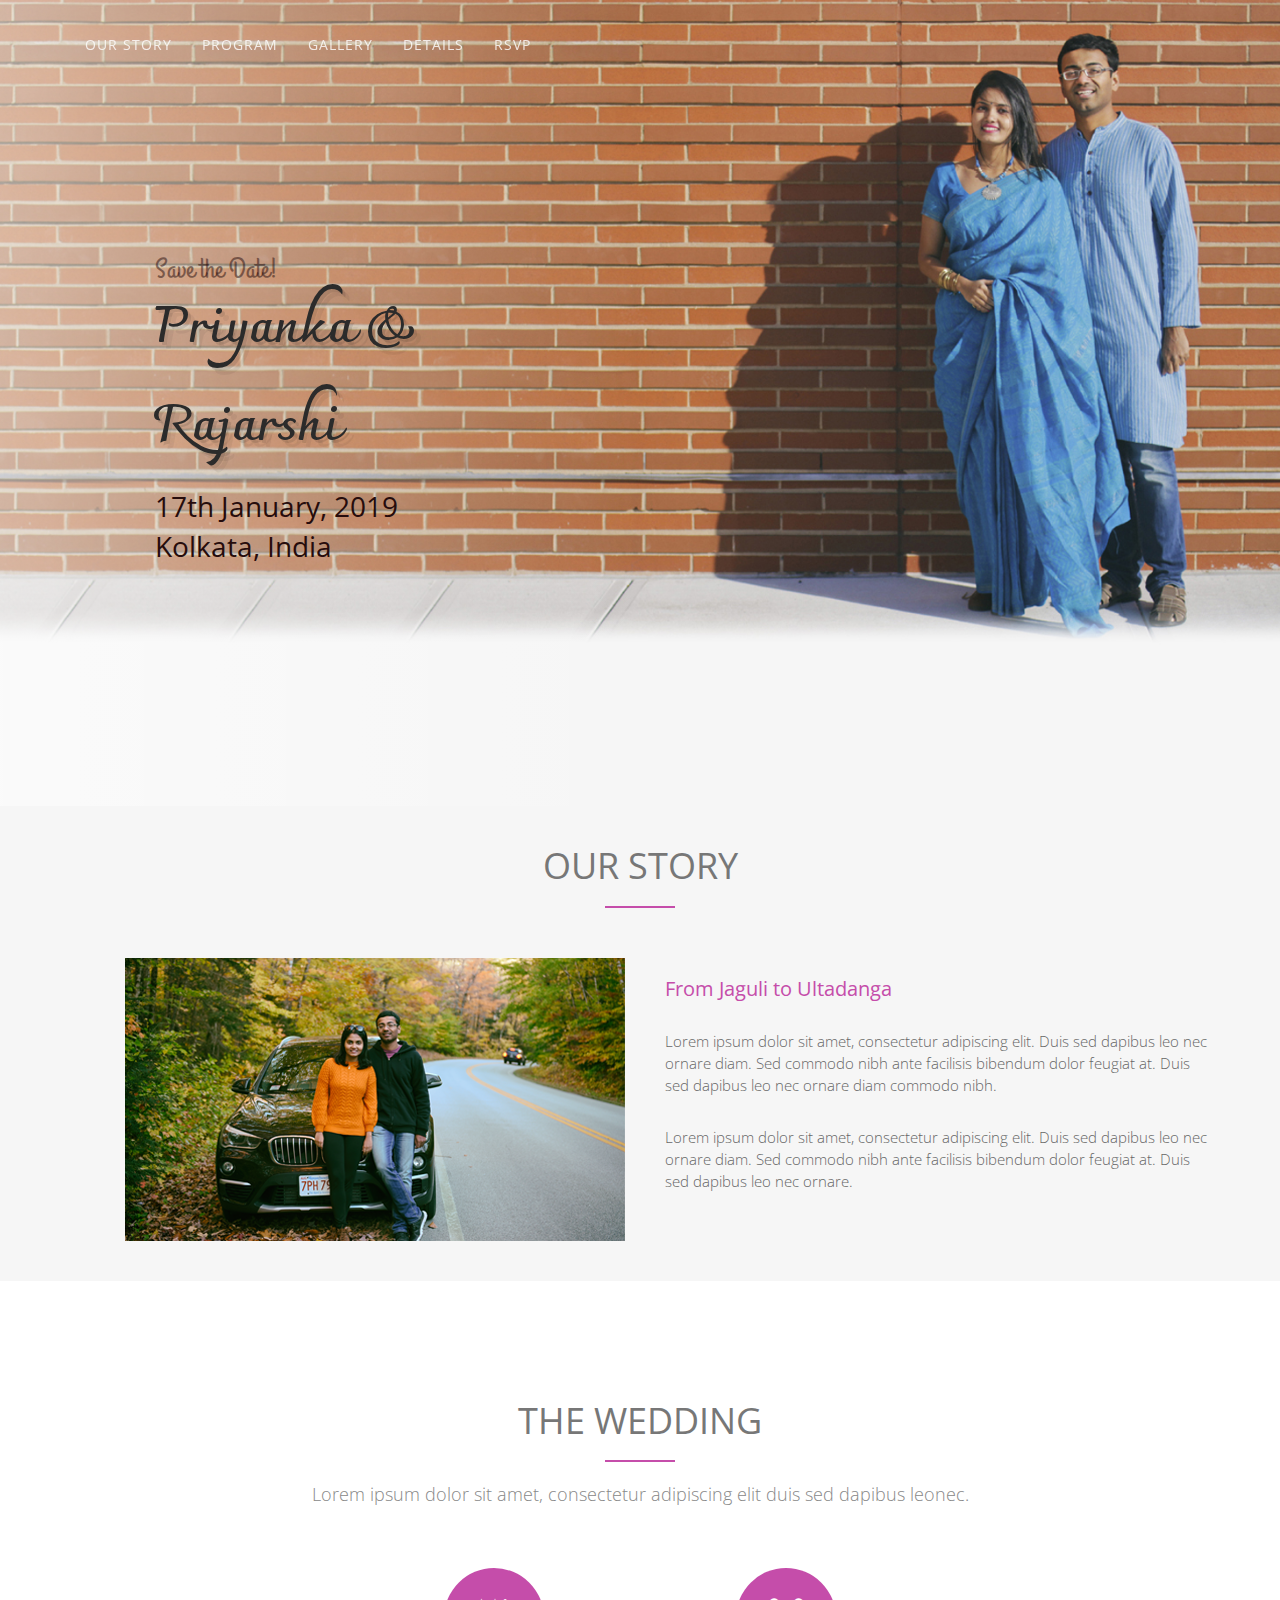
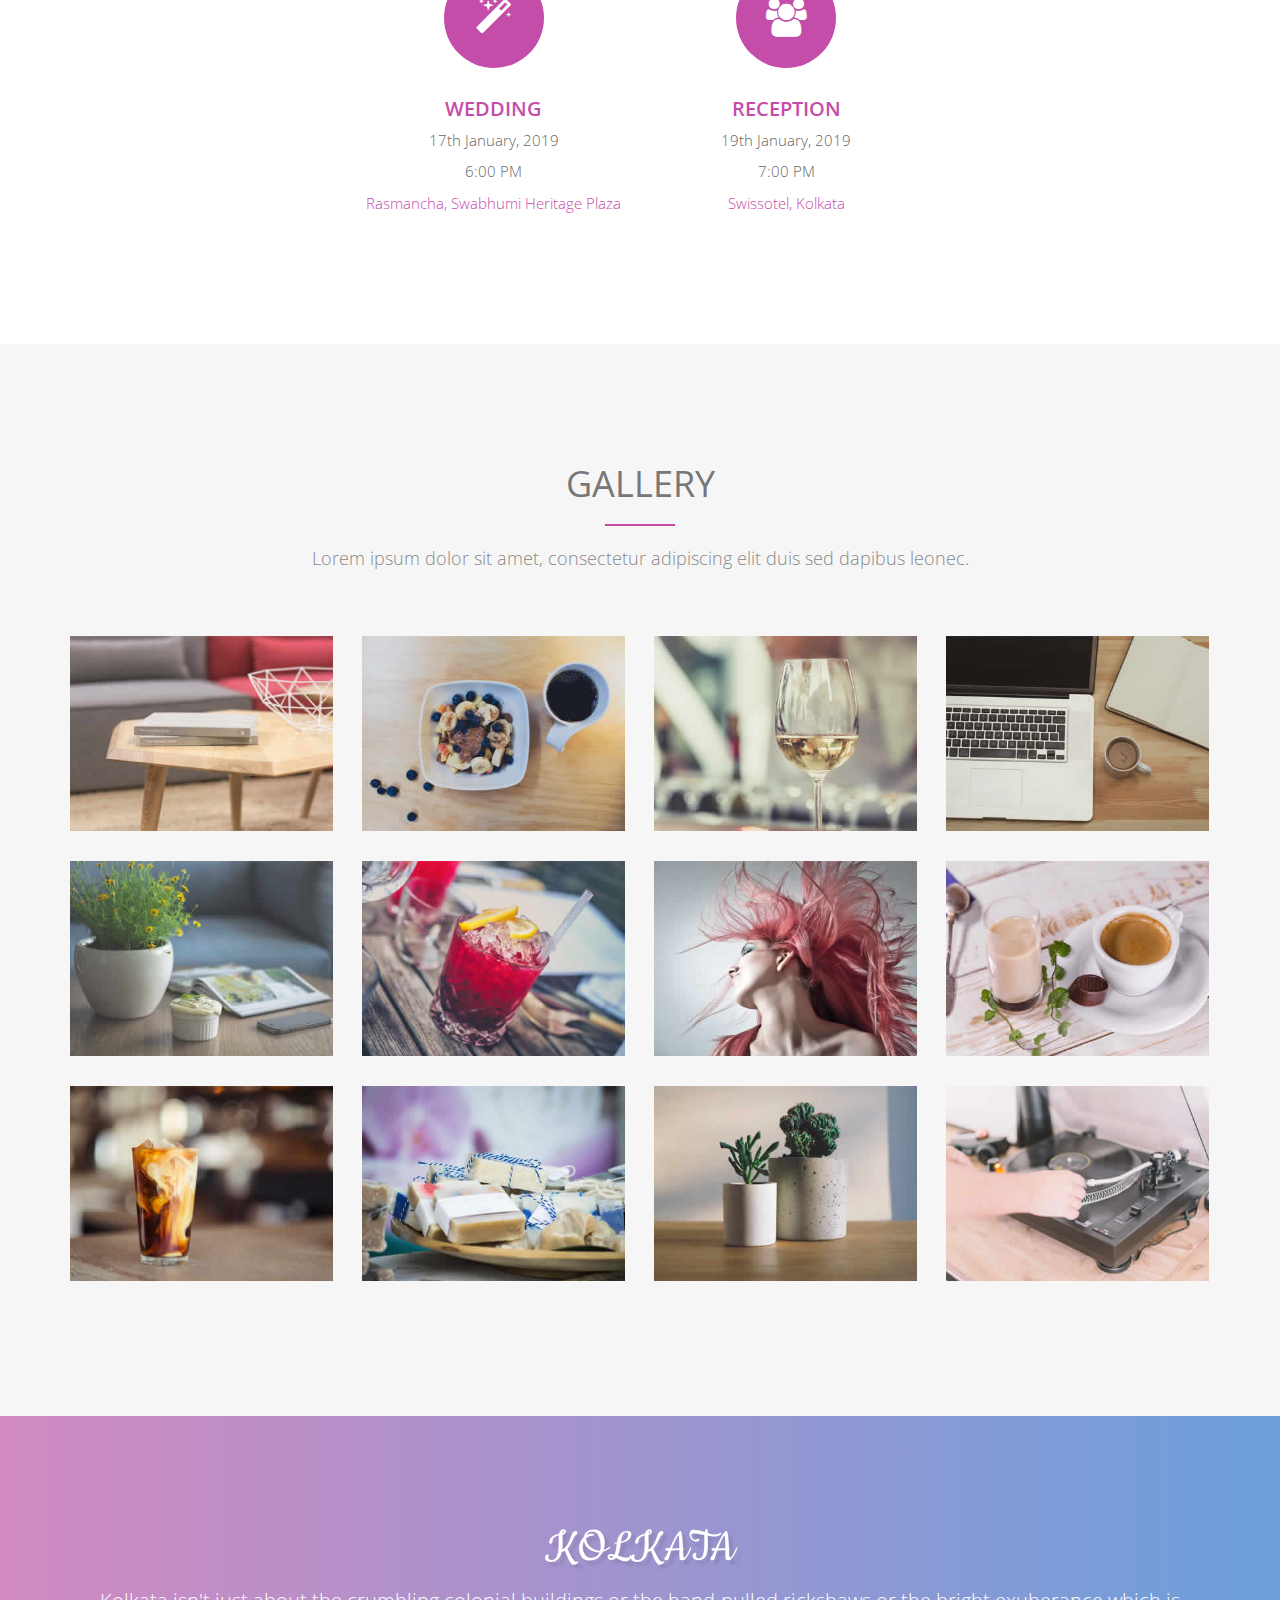
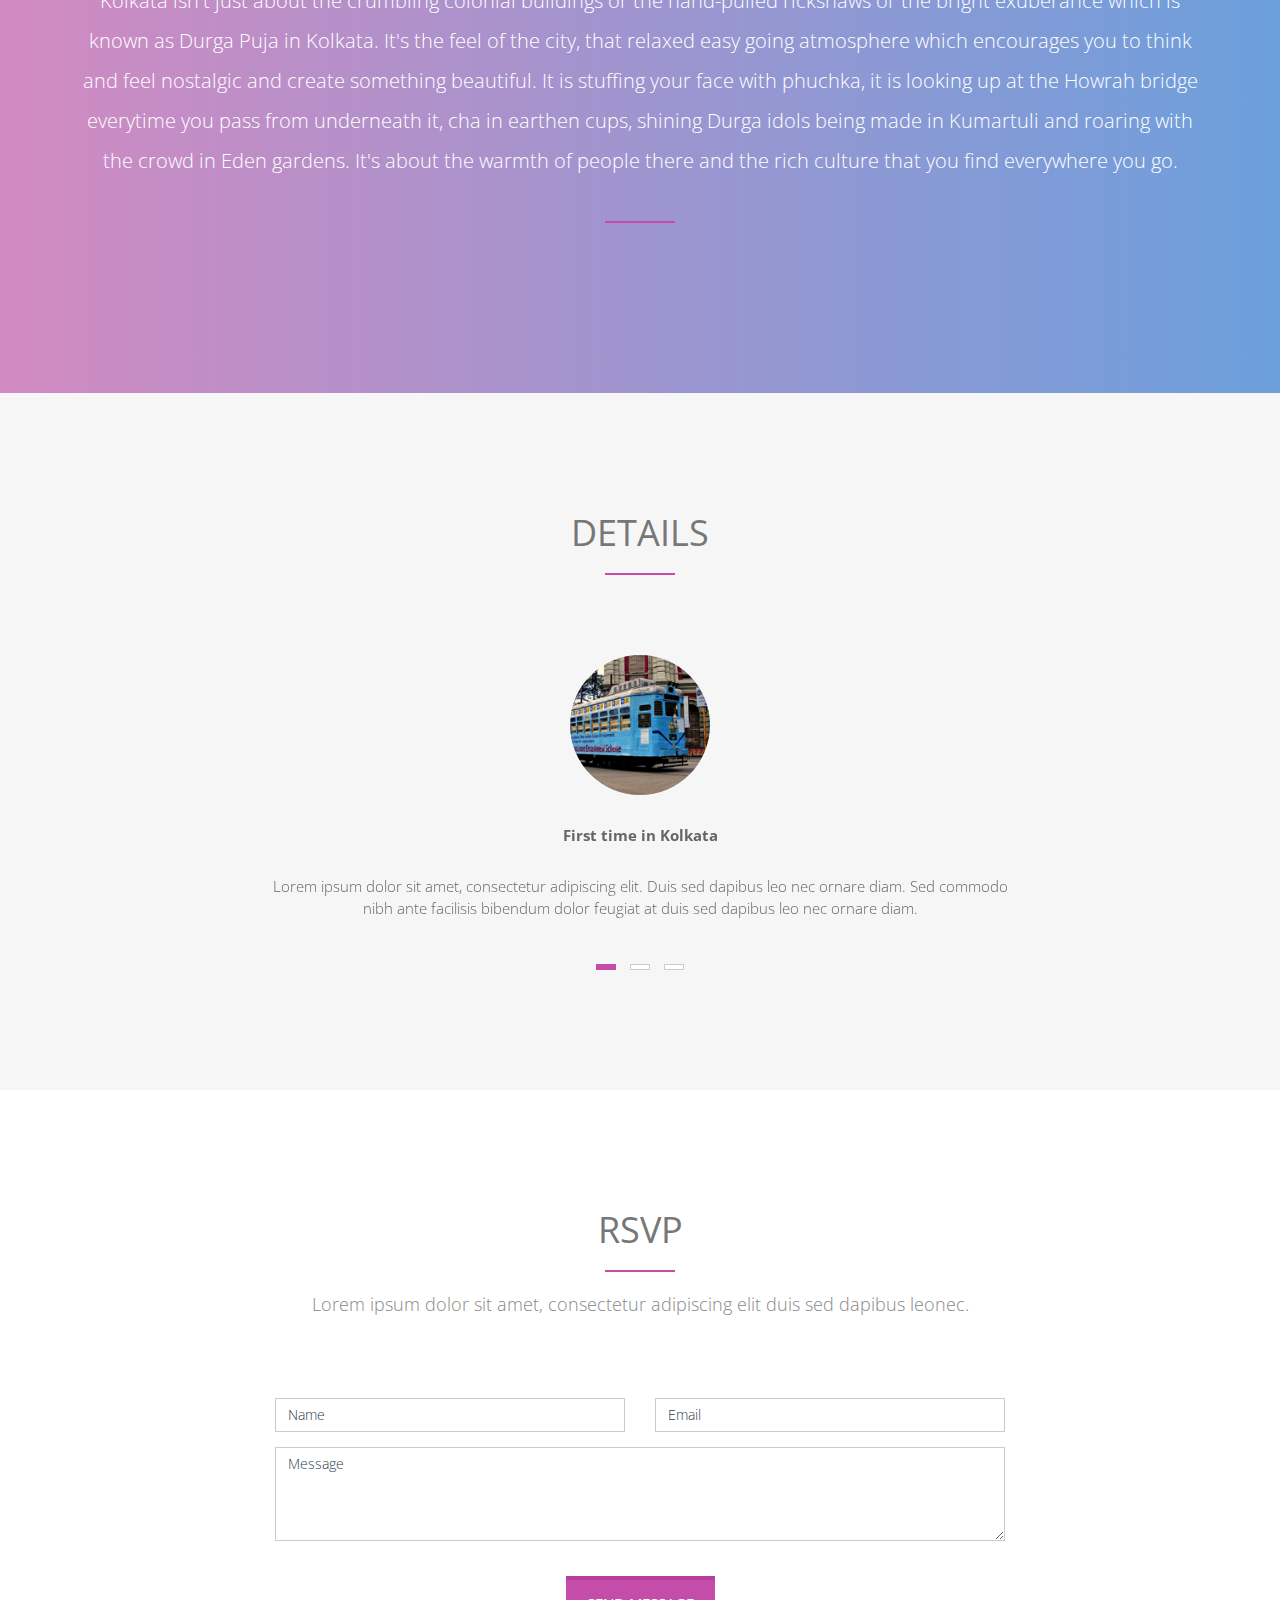
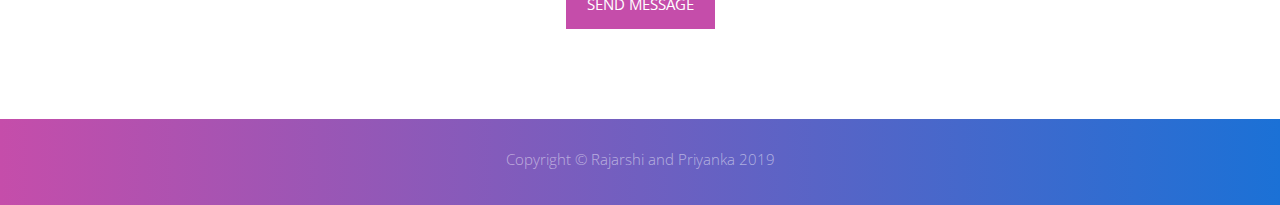
==== commit 67627259: "second push" ====
--- a/index.html
+++ b/index.html
@@ -114,13 +114,13 @@
       <div class="col-xs-3 col-md-3">
       </div>
       <div class="col-xs-3 col-md-3"> <i class="fa fa-magic"></i>
-        <h4>The Wedding</h4>
+        <h4>Wedding</h4>
         <p>17th January, 2019</p>
         <p> 6:00 PM </p>
         <p><a href="https://goo.gl/maps/5uqDZZS9AZG2">Rasmancha, Swabhumi Heritage Plaza</a>
       </div>
       <div class="col-xs-3 col-md-3"> <i class="fa fa-users"></i>
-        <h4>The Reception</h4>
+        <h4>Reception</h4>
         <p>19th January, 2019</p>
         <p> 7:00 PM </p>
         <p><a href="https://goo.gl/maps/mcJnY7in9YF2">Swissotel, Kolkata</a>
@@ -137,19 +137,6 @@
       <h2>Gallery</h2>
       <hr>
       <p>Lorem ipsum dolor sit amet, consectetur adipiscing elit duis sed dapibus leonec.</p>
-    </div>
-    <div class="categories">
-      <ul class="cat">
-        <li>
-          <ol class="type">
-            <li><a href="#" data-filter="*" class="active">All</a></li>
-            <li><a href="#" data-filter=".lorem">Lorem Ipsum</a></li>
-            <li><a href="#" data-filter=".dolor">Dolor Sit</a></li>
-            <li><a href="#" data-filter=".adipiscing">Adipiscing Elit</a></li>
-          </ol>
-        </li>
-      </ul>
-      <div class="clearfix"></div>
     </div>
     <div class="row">
       <div class="portfolio-items">
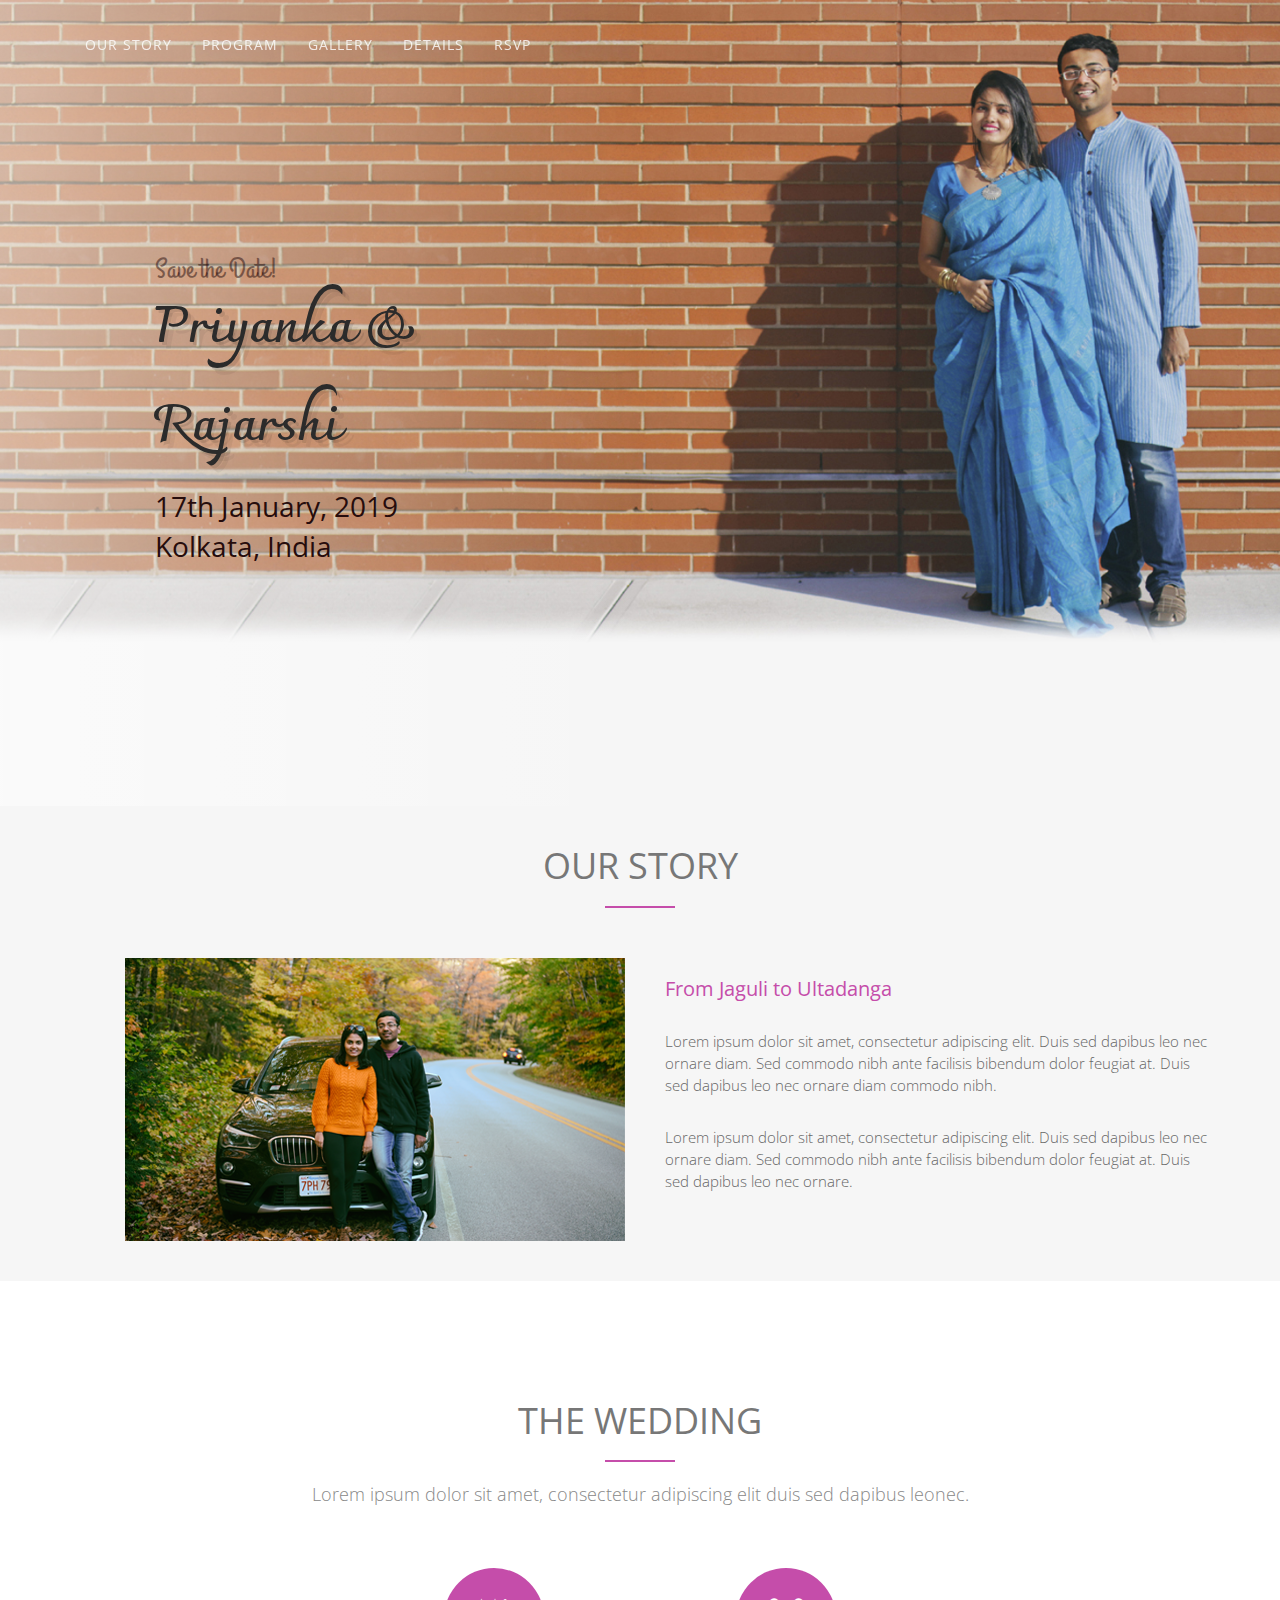
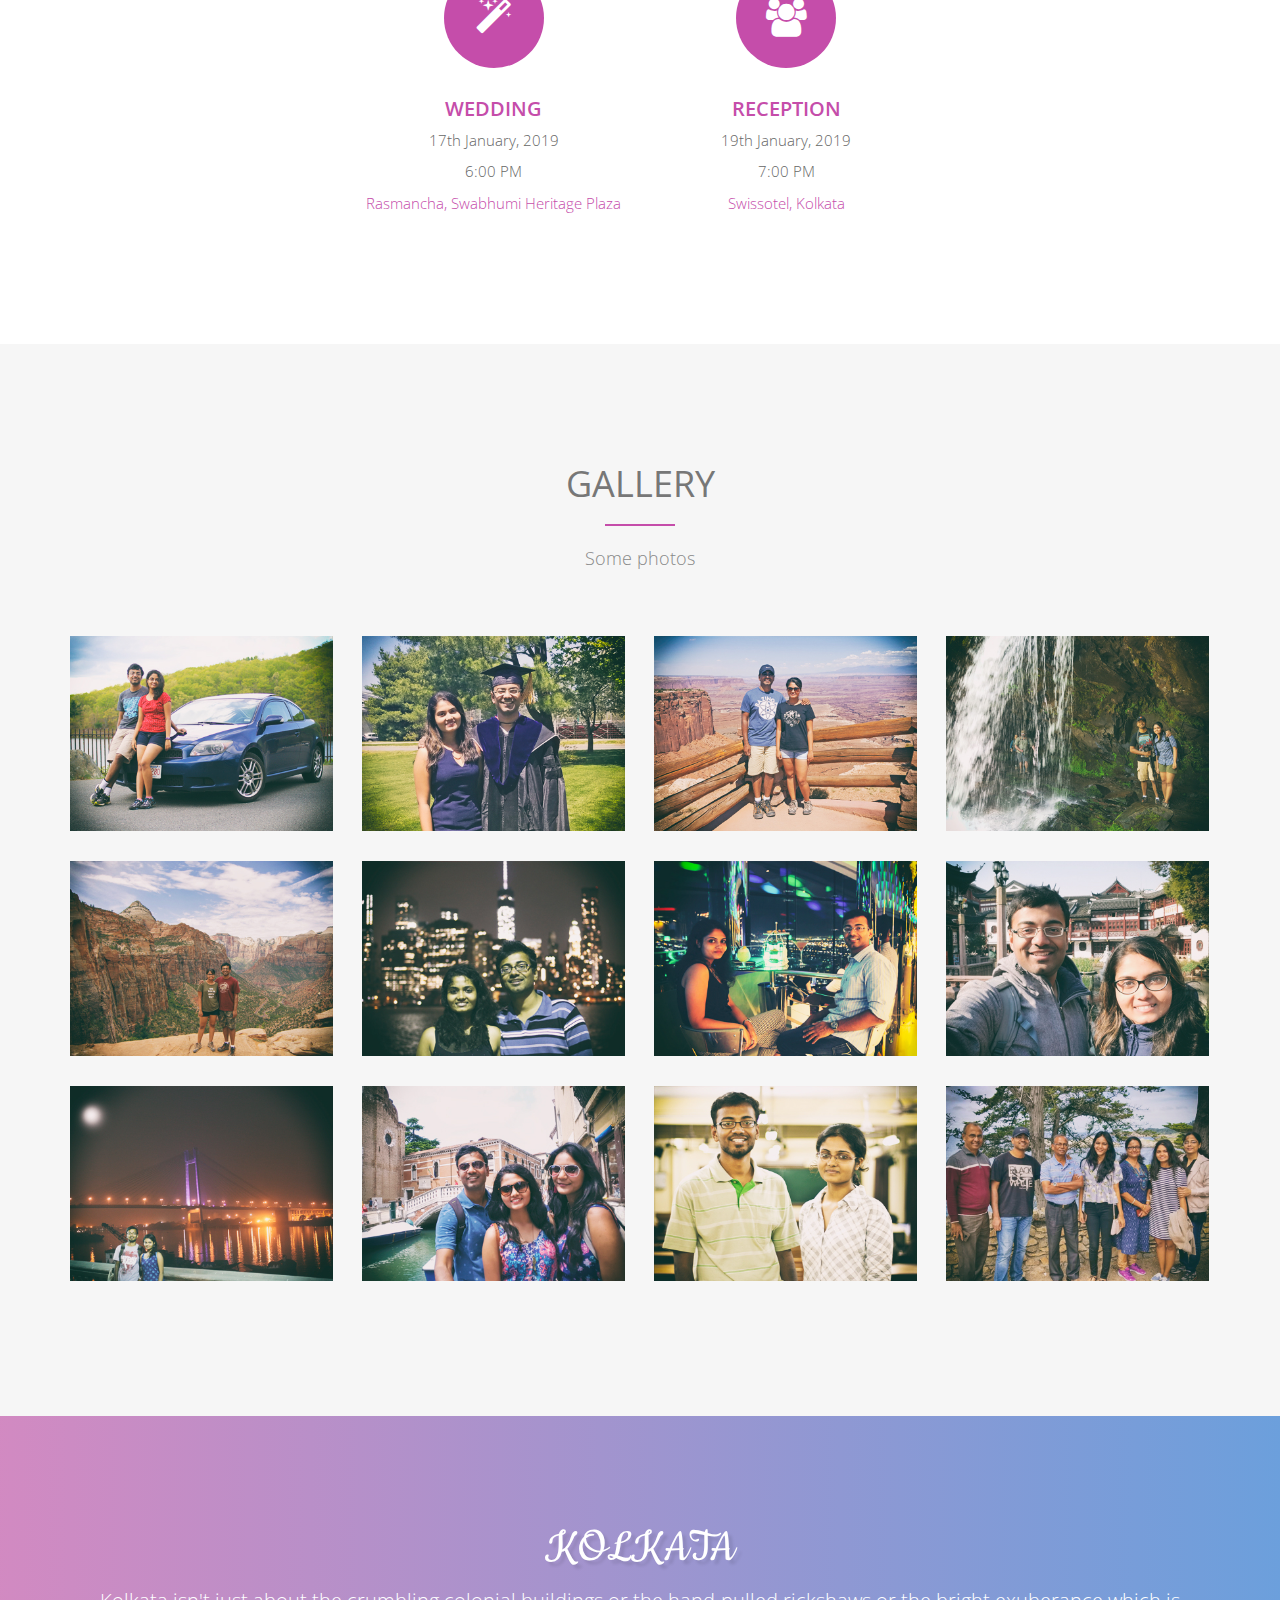
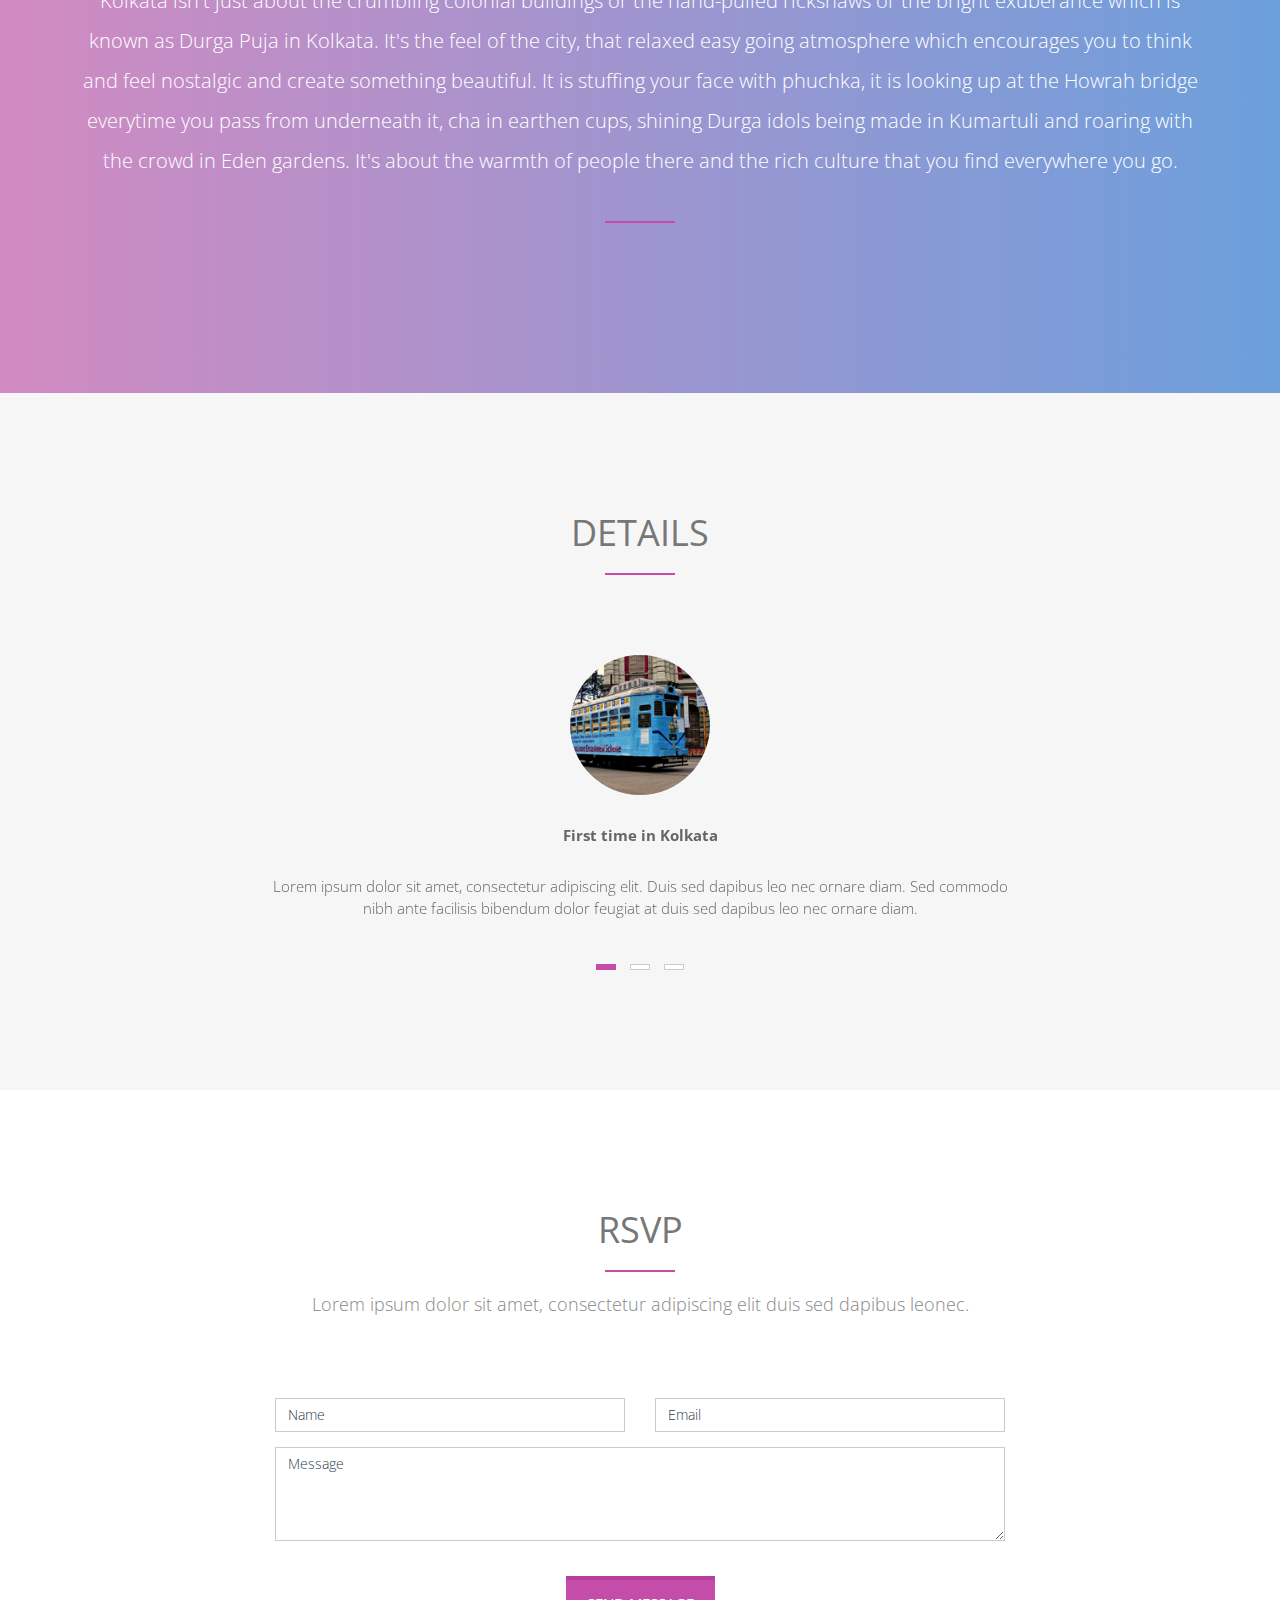
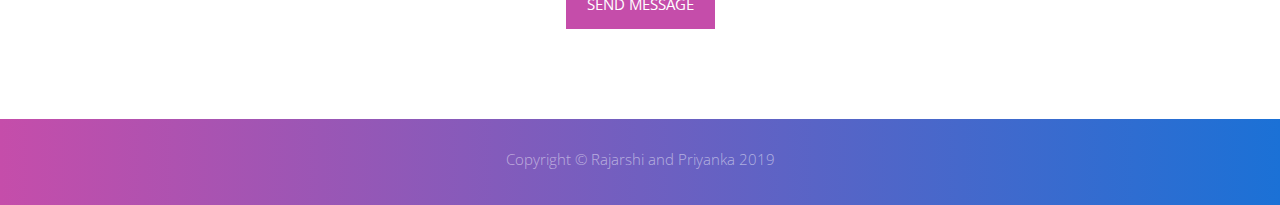
==== commit 241c31d0: "second push" ====
--- a/index.html
+++ b/index.html
@@ -136,114 +136,114 @@
     <div class="section-title text-center center">
       <h2>Gallery</h2>
       <hr>
-      <p>Lorem ipsum dolor sit amet, consectetur adipiscing elit duis sed dapibus leonec.</p>
+      <p>Some photos</p>
     </div>
     <div class="row">
       <div class="portfolio-items">
         <div class="col-sm-6 col-md-3 col-lg-3 lorem">
           <div class="portfolio-item">
-            <div class="hover-bg"> <a href="img/portfolio/01-large.jpg" title="Project Title" data-lightbox-gallery="gallery1">
-              <div class="hover-text">
-                <h4>Lorem Ipsum</h4>
-              </div>
-              <img src="img/portfolio/01-small.jpg" class="img-responsive" alt="Project Title"> </a> </div>
+            <div class="hover-bg"> <a href="img/portfolio/01-large.jpg" title="Amherst, 2014" data-lightbox-gallery="gallery1">
+              <div class="hover-text">
+                <h4>Amherst, 2014</h4>
+              </div>
+              <img src="img/portfolio/01-small.jpg" class="img-responsive" alt="Rajarshi's Graduation, 2018"> </a> </div>
           </div>
         </div>
         <div class="col-sm-6 col-md-3 col-lg-3 adipiscing">
           <div class="portfolio-item">
             <div class="hover-bg"> <a href="img/portfolio/02-large.jpg" title="Project Title" data-lightbox-gallery="gallery1">
               <div class="hover-text">
-                <h4>Adipiscing Elit</h4>
+                <h4>Amherst, 2018</h4>
               </div>
               <img src="img/portfolio/02-small.jpg" class="img-responsive" alt="Project Title"> </a> </div>
           </div>
         </div>
         <div class="col-sm-6 col-md-3 col-lg-3 lorem">
           <div class="portfolio-item">
-            <div class="hover-bg"> <a href="img/portfolio/03-large.jpg" title="Project Title" data-lightbox-gallery="gallery1">
-              <div class="hover-text">
-                <h4>Lorem Ipsum</h4>
+            <div class="hover-bg"> <a href="img/portfolio/03-large.jpg" title="Our cross-country road trip" data-lightbox-gallery="gallery1">
+              <div class="hover-text">
+                <h4>Canyonlands National Park, 2017</h4>
               </div>
               <img src="img/portfolio/03-small.jpg" class="img-responsive" alt="Project Title"> </a> </div>
           </div>
         </div>
         <div class="col-sm-6 col-md-3 col-lg-3 lorem">
           <div class="portfolio-item">
-            <div class="hover-bg"> <a href="img/portfolio/04-large.jpg" title="Project Title" data-lightbox-gallery="gallery1">
-              <div class="hover-text">
-                <h4>Lorem Ipsum</h4>
+            <div class="hover-bg"> <a href="img/portfolio/04-large.jpg" title="Great Smoky Mountains, 2017" data-lightbox-gallery="gallery1">
+              <div class="hover-text">
+                <h4>Great Smoky Mountains, 2017</h4>
               </div>
               <img src="img/portfolio/04-small.jpg" class="img-responsive" alt="Project Title"> </a> </div>
           </div>
         </div>
         <div class="col-sm-6 col-md-3 col-lg-3 adipiscing">
           <div class="portfolio-item">
-            <div class="hover-bg"> <a href="img/portfolio/05-large.jpg" title="Project Title" data-lightbox-gallery="gallery1">
-              <div class="hover-text">
-                <h4>Adipiscing Elit</h4>
+            <div class="hover-bg"> <a href="img/portfolio/05-large.jpg" title="Our cross-country road trip" data-lightbox-gallery="gallery1">
+              <div class="hover-text">
+                <h4>Zion National Park, 2017</h4>
               </div>
               <img src="img/portfolio/05-small.jpg" class="img-responsive" alt="Project Title"> </a> </div>
           </div>
         </div>
         <div class="col-sm-6 col-md-3 col-lg-3 dolor">
           <div class="portfolio-item">
-            <div class="hover-bg"> <a href="img/portfolio/06-large.jpg" title="Project Title" data-lightbox-gallery="gallery1">
-              <div class="hover-text">
-                <h4>Dolor Sit</h4>
+            <div class="hover-bg"> <a href="img/portfolio/06-large.jpg" title="New York, 2014" data-lightbox-gallery="gallery1">
+              <div class="hover-text">
+                <h4>New York, 2014</h4>
               </div>
               <img src="img/portfolio/06-small.jpg" class="img-responsive" alt="Project Title"> </a> </div>
           </div>
         </div>
         <div class="col-sm-6 col-md-3 col-lg-3 dolor">
           <div class="portfolio-item">
-            <div class="hover-bg"> <a href="img/portfolio/07-large.jpg" title="Project Title" data-lightbox-gallery="gallery1">
-              <div class="hover-text">
-                <h4>Dolor Sit</h4>
+            <div class="hover-bg"> <a href="img/portfolio/07-large.jpg" title="Priyanka's Graduation trip" data-lightbox-gallery="gallery1">
+              <div class="hover-text">
+                <h4>Dubai, 2015</h4>
               </div>
               <img src="img/portfolio/07-small.jpg" class="img-responsive" alt="Project Title"> </a> </div>
           </div>
         </div>
         <div class="col-sm-6 col-md-3 col-lg-3 lorem">
           <div class="portfolio-item">
-            <div class="hover-bg"> <a href="img/portfolio/08-large.jpg" title="Project Title" data-lightbox-gallery="gallery1">
-              <div class="hover-text">
-                <h4>Lorem Ipsum</h4>
+            <div class="hover-bg"> <a href="img/portfolio/08-large.jpg" title="China 2018" data-lightbox-gallery="gallery1">
+              <div class="hover-text">
+                <h4>Shanghai, 2018</h4>
               </div>
               <img src="img/portfolio/08-small.jpg" class="img-responsive" alt="Project Title"> </a> </div>
           </div>
         </div>
         <div class="col-sm-6 col-md-3 col-lg-3 adipiscing">
           <div class="portfolio-item">
-            <div class="hover-bg"> <a href="img/portfolio/09-large.jpg" title="Project Title" data-lightbox-gallery="gallery1">
-              <div class="hover-text">
-                <h4>Adipiscing Elit</h4>
+            <div class="hover-bg"> <a href="img/portfolio/09-large.jpg" title="Kolkata, 2012" data-lightbox-gallery="gallery1">
+              <div class="hover-text">
+                <h4>Kolkata, 2012</h4>
               </div>
               <img src="img/portfolio/09-small.jpg" class="img-responsive" alt="Project Title"> </a> </div>
           </div>
         </div>
         <div class="col-sm-6 col-md-3 col-lg-3 dolor">
           <div class="portfolio-item">
-            <div class="hover-bg"> <a href="img/portfolio/10-large.jpg" title="Project Title" data-lightbox-gallery="gallery1">
-              <div class="hover-text">
-                <h4>Dolor Sit</h4>
+            <div class="hover-bg"> <a href="img/portfolio/10-large.jpg" title="Backpacking across Europe, 2016" data-lightbox-gallery="gallery1">
+              <div class="hover-text">
+                <h4>Venice, 2016</h4>
               </div>
               <img src="img/portfolio/10-small.jpg" class="img-responsive" alt="Project Title"> </a> </div>
           </div>
         </div>
         <div class="col-sm-6 col-md-3 col-lg-3 dolor">
           <div class="portfolio-item">
-            <div class="hover-bg"> <a href="img/portfolio/11-large.jpg" title="Project Title" data-lightbox-gallery="gallery1">
-              <div class="hover-text">
-                <h4>Dolor Sit</h4>
+            <div class="hover-bg"> <a href="img/portfolio/11-large.jpg" title="Where it all began.." data-lightbox-gallery="gallery1">
+              <div class="hover-text">
+                <h4>IISER, 2011</h4>
               </div>
               <img src="img/portfolio/11-small.jpg" class="img-responsive" alt="Project Title"> </a> </div>
           </div>
         </div>
         <div class="col-sm-6 col-md-3 col-lg-3 lorem">
           <div class="portfolio-item">
-            <div class="hover-bg"> <a href="img/portfolio/12-large.jpg" title="Project Title" data-lightbox-gallery="gallery1">
-              <div class="hover-text">
-                <h4>Lorem Ipsum</h4>
+            <div class="hover-bg"> <a href="img/portfolio/12-large.jpg" title="California, 2018" data-lightbox-gallery="gallery1">
+              <div class="hover-text">
+                <h4>California, 2018</h4>
               </div>
               <img src="img/portfolio/12-small.jpg" class="img-responsive" alt="Project Title"> </a> </div>
           </div>
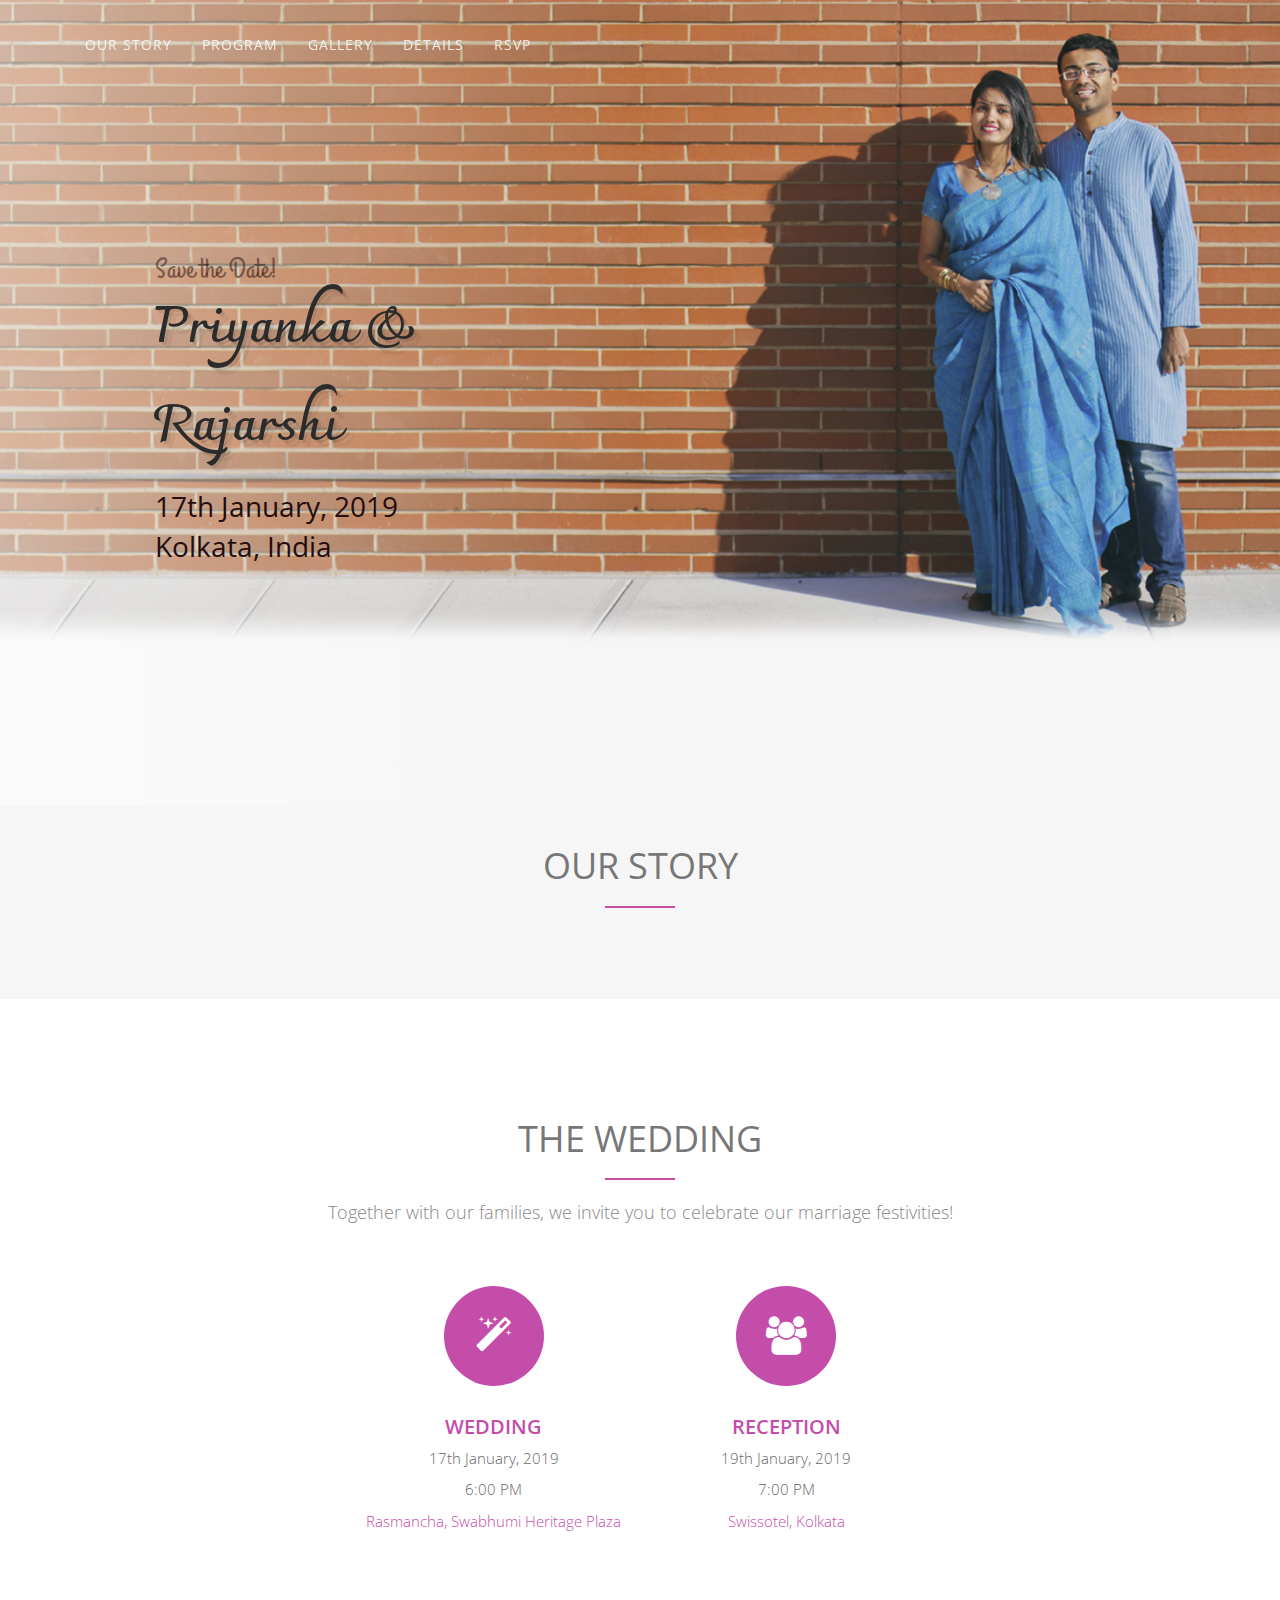
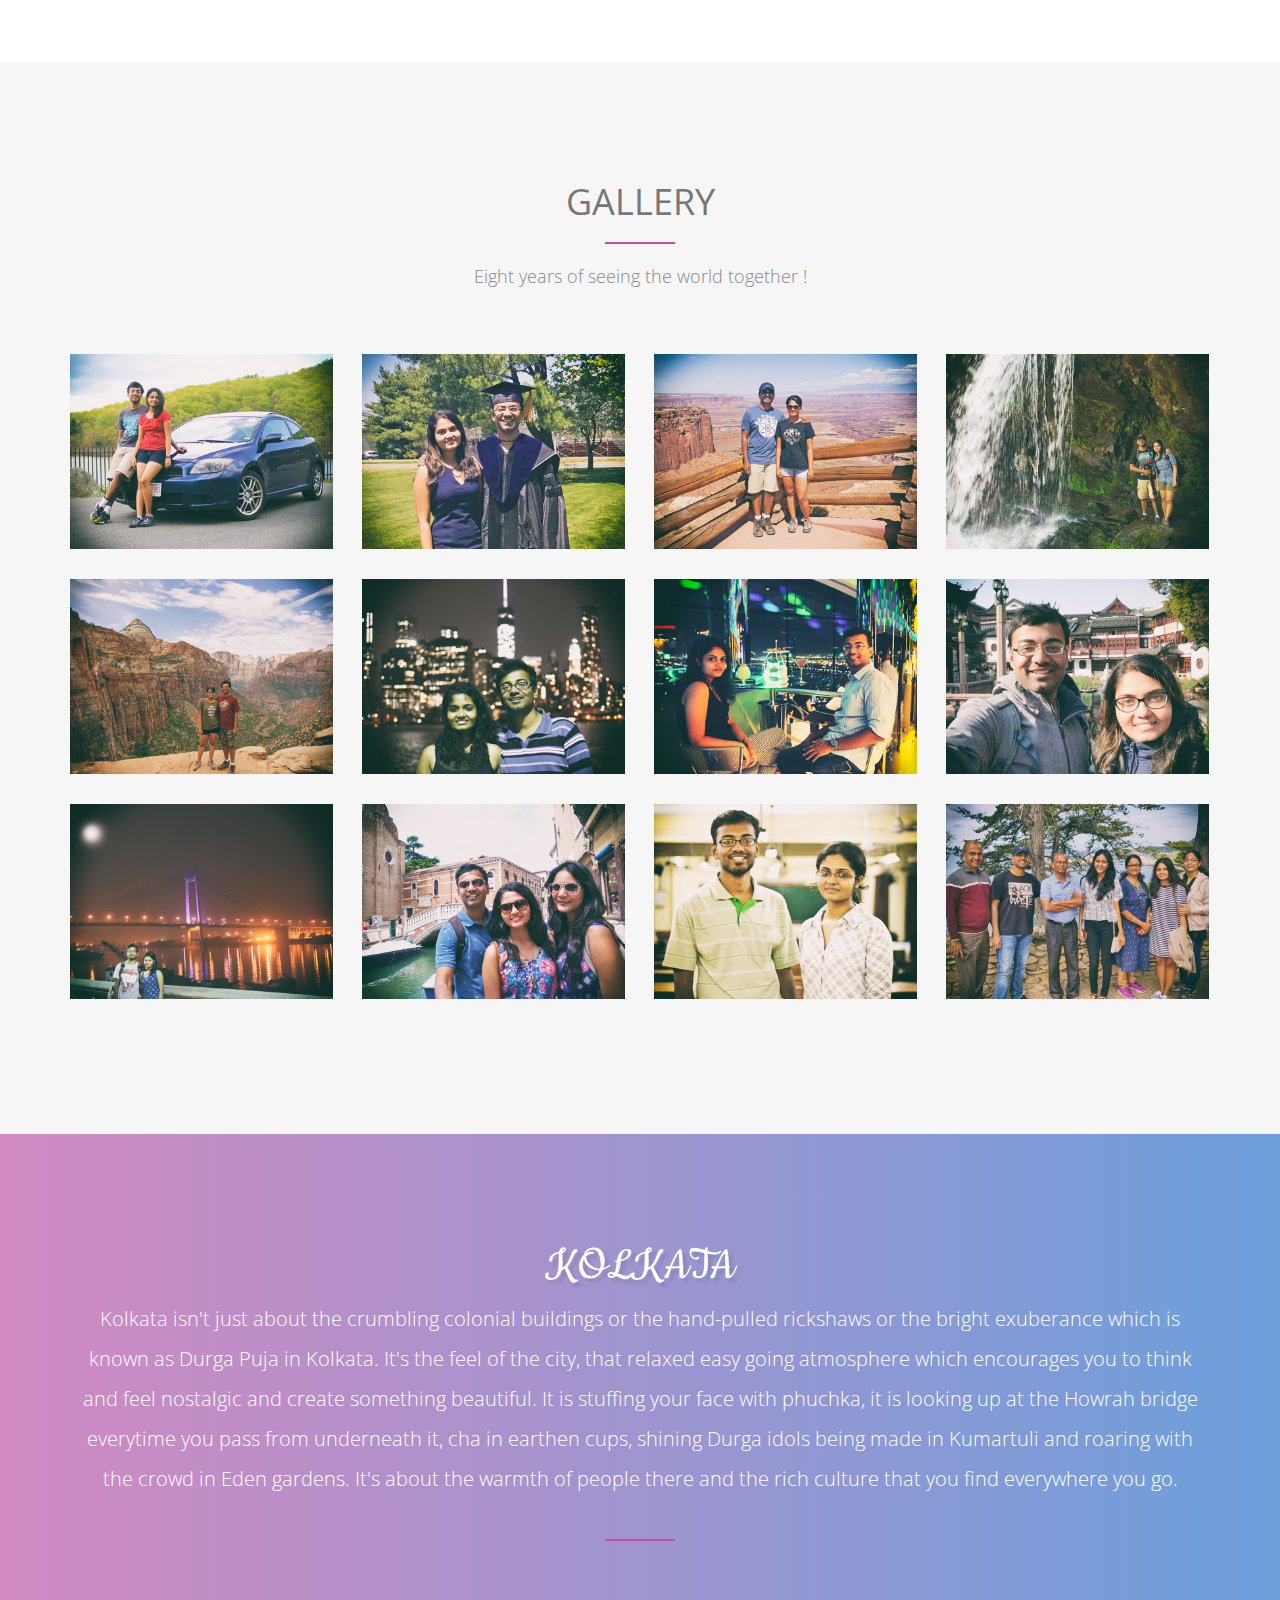
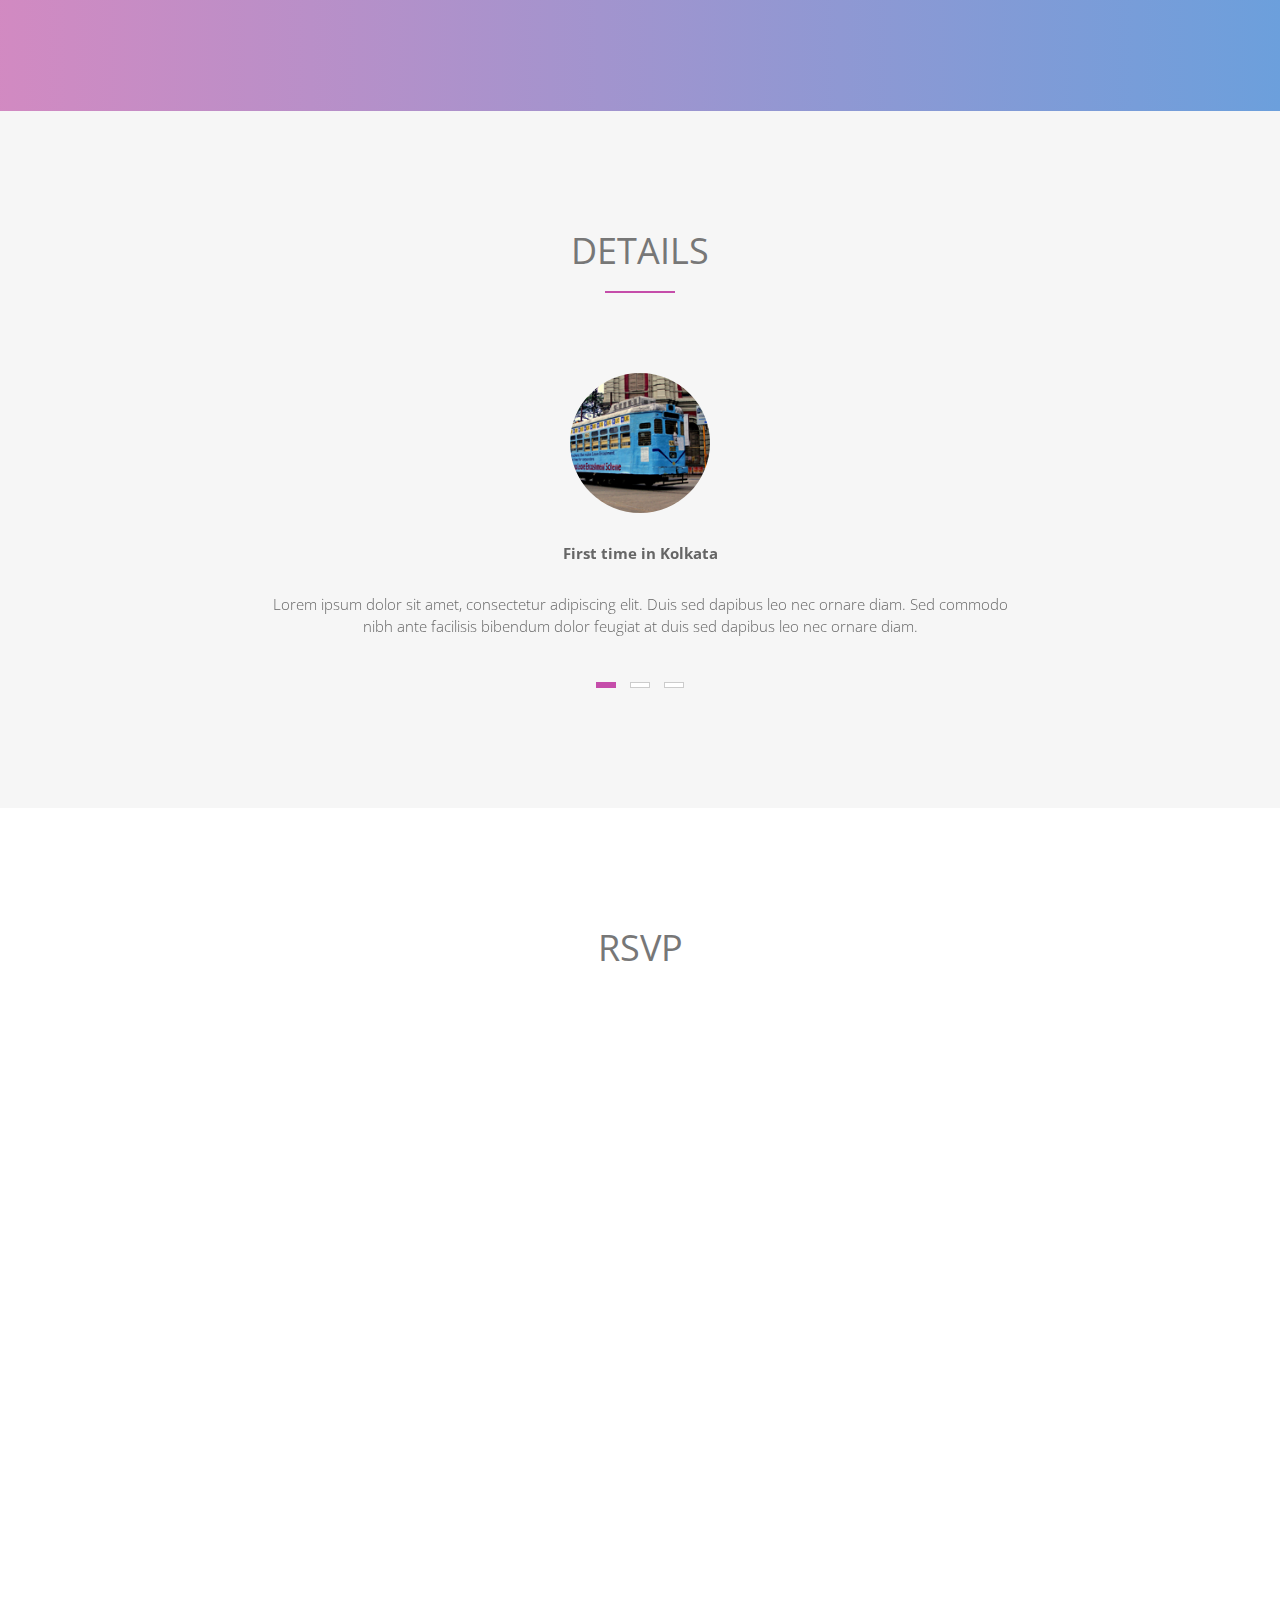
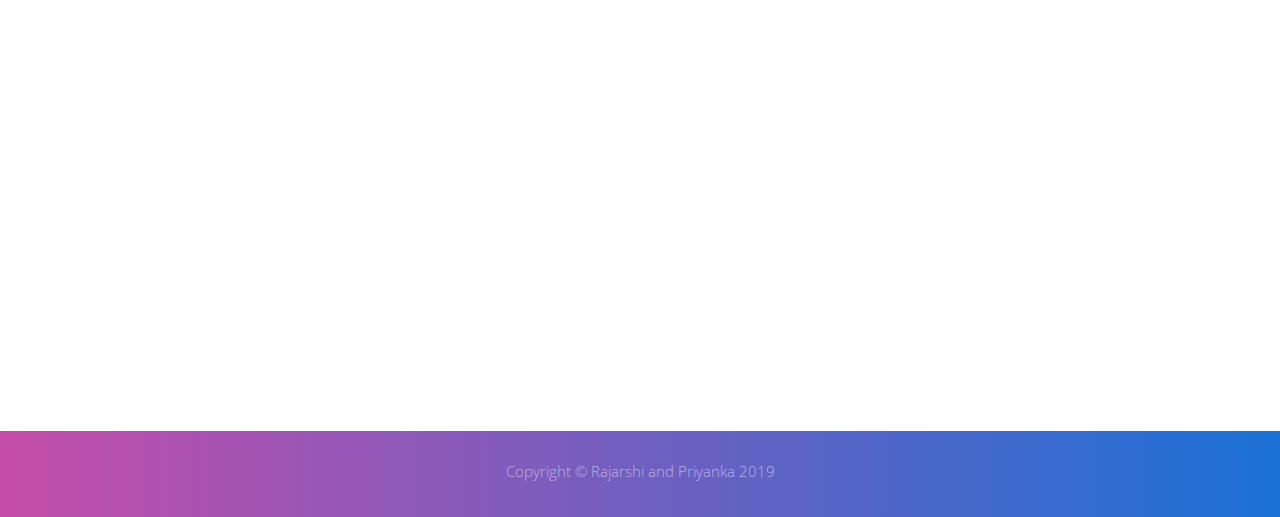
==== commit cbd8f908: "second push" ====
--- a/index.html
+++ b/index.html
@@ -89,13 +89,9 @@
       <hr>
     </div>
     <div class="row">
-      <div class="col-xs-12 col-md-6"> <img src="img/about.png" class="img-responsive" alt=""> </div>
+      <div class="col-xs-12 col-md-3"></div>
       <div class="col-xs-12 col-md-6">
-        <div class="about-text">
-          <h3>From Jaguli to Ultadanga</h3>
-          <p>Lorem ipsum dolor sit amet, consectetur adipiscing elit. Duis sed dapibus leo nec ornare diam. Sed commodo nibh ante facilisis bibendum dolor feugiat at. Duis sed dapibus leo nec ornare diam commodo nibh.</p>
-          <p>Lorem ipsum dolor sit amet, consectetur adipiscing elit. Duis sed dapibus leo nec ornare diam. Sed commodo nibh ante facilisis bibendum dolor feugiat at. Duis sed dapibus leo nec ornare.</p>
-        </div>
+        <script src="https://infograph.venngage.com/js/embed/v1/embed.js" data-vg-id="iehciLFnafA" data-title="Social Media" data-w="816" data-h="1056" data-multipage="true"></script>
       </div>
     </div>
   </div>
@@ -106,7 +102,7 @@
     <div class="col-md-10 col-md-offset-1 section-title">
       <h2>The Wedding</h2>
       <hr>
-      <p>Lorem ipsum dolor sit amet, consectetur adipiscing elit duis sed dapibus leonec.</p>
+      <p>Together with our families, we invite you to celebrate our marriage festivities!</p>
     </div>
     
     
@@ -136,7 +132,7 @@
     <div class="section-title text-center center">
       <h2>Gallery</h2>
       <hr>
-      <p>Some photos</p>
+      <p>Eight years of seeing the world together !</p>
     </div>
     <div class="row">
       <div class="portfolio-items">
@@ -146,21 +142,21 @@
               <div class="hover-text">
                 <h4>Amherst, 2014</h4>
               </div>
-              <img src="img/portfolio/01-small.jpg" class="img-responsive" alt="Rajarshi's Graduation, 2018"> </a> </div>
+              <img src="img/portfolio/01-small.jpg" class="img-responsive" alt=""> </a> </div>
           </div>
         </div>
         <div class="col-sm-6 col-md-3 col-lg-3 adipiscing">
           <div class="portfolio-item">
-            <div class="hover-bg"> <a href="img/portfolio/02-large.jpg" title="Project Title" data-lightbox-gallery="gallery1">
-              <div class="hover-text">
-                <h4>Amherst, 2018</h4>
-              </div>
-              <img src="img/portfolio/02-small.jpg" class="img-responsive" alt="Project Title"> </a> </div>
-          </div>
-        </div>
-        <div class="col-sm-6 col-md-3 col-lg-3 lorem">
-          <div class="portfolio-item">
-            <div class="hover-bg"> <a href="img/portfolio/03-large.jpg" title="Our cross-country road trip" data-lightbox-gallery="gallery1">
+            <div class="hover-bg"> <a href="img/portfolio/02-large.jpg" title="Rajarshi's PhD Graduation, 2018" data-lightbox-gallery="gallery1">
+              <div class="hover-text">
+                <h4>Rajarshi's PhD Graduation, 2018</h4>
+              </div>
+              <img src="img/portfolio/02-small.jpg" class="img-responsive" alt="Rajarshi's PhD Graduation"> </a> </div>
+          </div>
+        </div>
+        <div class="col-sm-6 col-md-3 col-lg-3 lorem">
+          <div class="portfolio-item">
+            <div class="hover-bg"> <a href="img/portfolio/03-large.jpg" title="Smiling through the heat and dust! Canyonlands National Park, 2017" data-lightbox-gallery="gallery1">
               <div class="hover-text">
                 <h4>Canyonlands National Park, 2017</h4>
               </div>
@@ -169,7 +165,7 @@
         </div>
         <div class="col-sm-6 col-md-3 col-lg-3 lorem">
           <div class="portfolio-item">
-            <div class="hover-bg"> <a href="img/portfolio/04-large.jpg" title="Great Smoky Mountains, 2017" data-lightbox-gallery="gallery1">
+            <div class="hover-bg"> <a href="img/portfolio/04-large.jpg" title="We both love waterfall hikes! Great Smoky Mountains, 2017" data-lightbox-gallery="gallery1">
               <div class="hover-text">
                 <h4>Great Smoky Mountains, 2017</h4>
               </div>
@@ -178,7 +174,7 @@
         </div>
         <div class="col-sm-6 col-md-3 col-lg-3 adipiscing">
           <div class="portfolio-item">
-            <div class="hover-bg"> <a href="img/portfolio/05-large.jpg" title="Our cross-country road trip" data-lightbox-gallery="gallery1">
+            <div class="hover-bg"> <a href="img/portfolio/05-large.jpg" title="Drove 2600 miles across America for this view! Zion National Park, 2017" data-lightbox-gallery="gallery1">
               <div class="hover-text">
                 <h4>Zion National Park, 2017</h4>
               </div>
@@ -187,7 +183,7 @@
         </div>
         <div class="col-sm-6 col-md-3 col-lg-3 dolor">
           <div class="portfolio-item">
-            <div class="hover-bg"> <a href="img/portfolio/06-large.jpg" title="New York, 2014" data-lightbox-gallery="gallery1">
+            <div class="hover-bg"> <a href="img/portfolio/06-large.jpg" title="Priyanka's first glimpse of the NYC skyline, New York 2014" data-lightbox-gallery="gallery1">
               <div class="hover-text">
                 <h4>New York, 2014</h4>
               </div>
@@ -196,7 +192,7 @@
         </div>
         <div class="col-sm-6 col-md-3 col-lg-3 dolor">
           <div class="portfolio-item">
-            <div class="hover-bg"> <a href="img/portfolio/07-large.jpg" title="Priyanka's Graduation trip" data-lightbox-gallery="gallery1">
+            <div class="hover-bg"> <a href="img/portfolio/07-large.jpg" title="Priyanka's Graduation Dinner at Burj Al Arab, Dubai 2015 " data-lightbox-gallery="gallery1">
               <div class="hover-text">
                 <h4>Dubai, 2015</h4>
               </div>
@@ -205,7 +201,7 @@
         </div>
         <div class="col-sm-6 col-md-3 col-lg-3 lorem">
           <div class="portfolio-item">
-            <div class="hover-bg"> <a href="img/portfolio/08-large.jpg" title="China 2018" data-lightbox-gallery="gallery1">
+            <div class="hover-bg"> <a href="img/portfolio/08-large.jpg" title="Putting long layovers to good use, Shanghai 2018" data-lightbox-gallery="gallery1">
               <div class="hover-text">
                 <h4>Shanghai, 2018</h4>
               </div>
@@ -214,7 +210,7 @@
         </div>
         <div class="col-sm-6 col-md-3 col-lg-3 adipiscing">
           <div class="portfolio-item">
-            <div class="hover-bg"> <a href="img/portfolio/09-large.jpg" title="Kolkata, 2012" data-lightbox-gallery="gallery1">
+            <div class="hover-bg"> <a href="img/portfolio/09-large.jpg" title="Rajarshi's favourite place, Kolkata 2012" data-lightbox-gallery="gallery1">
               <div class="hover-text">
                 <h4>Kolkata, 2012</h4>
               </div>
@@ -223,7 +219,7 @@
         </div>
         <div class="col-sm-6 col-md-3 col-lg-3 dolor">
           <div class="portfolio-item">
-            <div class="hover-bg"> <a href="img/portfolio/10-large.jpg" title="Backpacking across Europe, 2016" data-lightbox-gallery="gallery1">
+            <div class="hover-bg"> <a href="img/portfolio/10-large.jpg" title="Backpacking across Europe! Venice, 2016" data-lightbox-gallery="gallery1">
               <div class="hover-text">
                 <h4>Venice, 2016</h4>
               </div>
@@ -232,9 +228,9 @@
         </div>
         <div class="col-sm-6 col-md-3 col-lg-3 dolor">
           <div class="portfolio-item">
-            <div class="hover-bg"> <a href="img/portfolio/11-large.jpg" title="Where it all began.." data-lightbox-gallery="gallery1">
-              <div class="hover-text">
-                <h4>IISER, 2011</h4>
+            <div class="hover-bg"> <a href="img/portfolio/11-large.jpg" title="Fourth year meets first year... IISER 2011" data-lightbox-gallery="gallery1">
+              <div class="hover-text">
+                <h4>Where it all began..</h4>
               </div>
               <img src="img/portfolio/11-small.jpg" class="img-responsive" alt="Project Title"> </a> </div>
           </div>
@@ -303,33 +299,14 @@
   <div class="container">
     <div class="section-title center">
       <h2>RSVP</h2>
-      <hr>
-      <p>Lorem ipsum dolor sit amet, consectetur adipiscing elit duis sed dapibus leonec.</p>
-    </div>
+    </div>
+
     <div class="col-md-8 col-md-offset-2">
-      <form name="sentMessage" id="contactForm" novalidate>
-        <div class="row">
-          <div class="col-md-6">
-            <div class="form-group">
-              <input type="text" id="name" class="form-control" placeholder="Name" required="required">
-              <p class="help-block text-danger"></p>
-            </div>
-          </div>
-          <div class="col-md-6">
-            <div class="form-group">
-              <input type="email" id="email" class="form-control" placeholder="Email" required="required">
-              <p class="help-block text-danger"></p>
-            </div>
-          </div>
-        </div>
-        <div class="form-group">
-          <textarea name="message" id="message" class="form-control" rows="4" placeholder="Message" required></textarea>
-          <p class="help-block text-danger"></p>
-        </div>
-        <div id="success"></div>
-        <button type="submit" class="btn btn-custom btn-lg">Send Message</button>
-      </form>
-    </div>
+<iframe src="https://docs.google.com/forms/d/e/1FAIpQLSem-Nr4ZdJnr7aTdMKUTaIt7k01qcOKQpGsCzohKWdhkuI5Sg/viewform?embedded=true" width="640" height="948" frameborder="0" marginheight="0" marginwidth="0">Loading...</iframe>
+    </div>
+    
+    
+    
   </div>
 </div>
 <div id="footer">
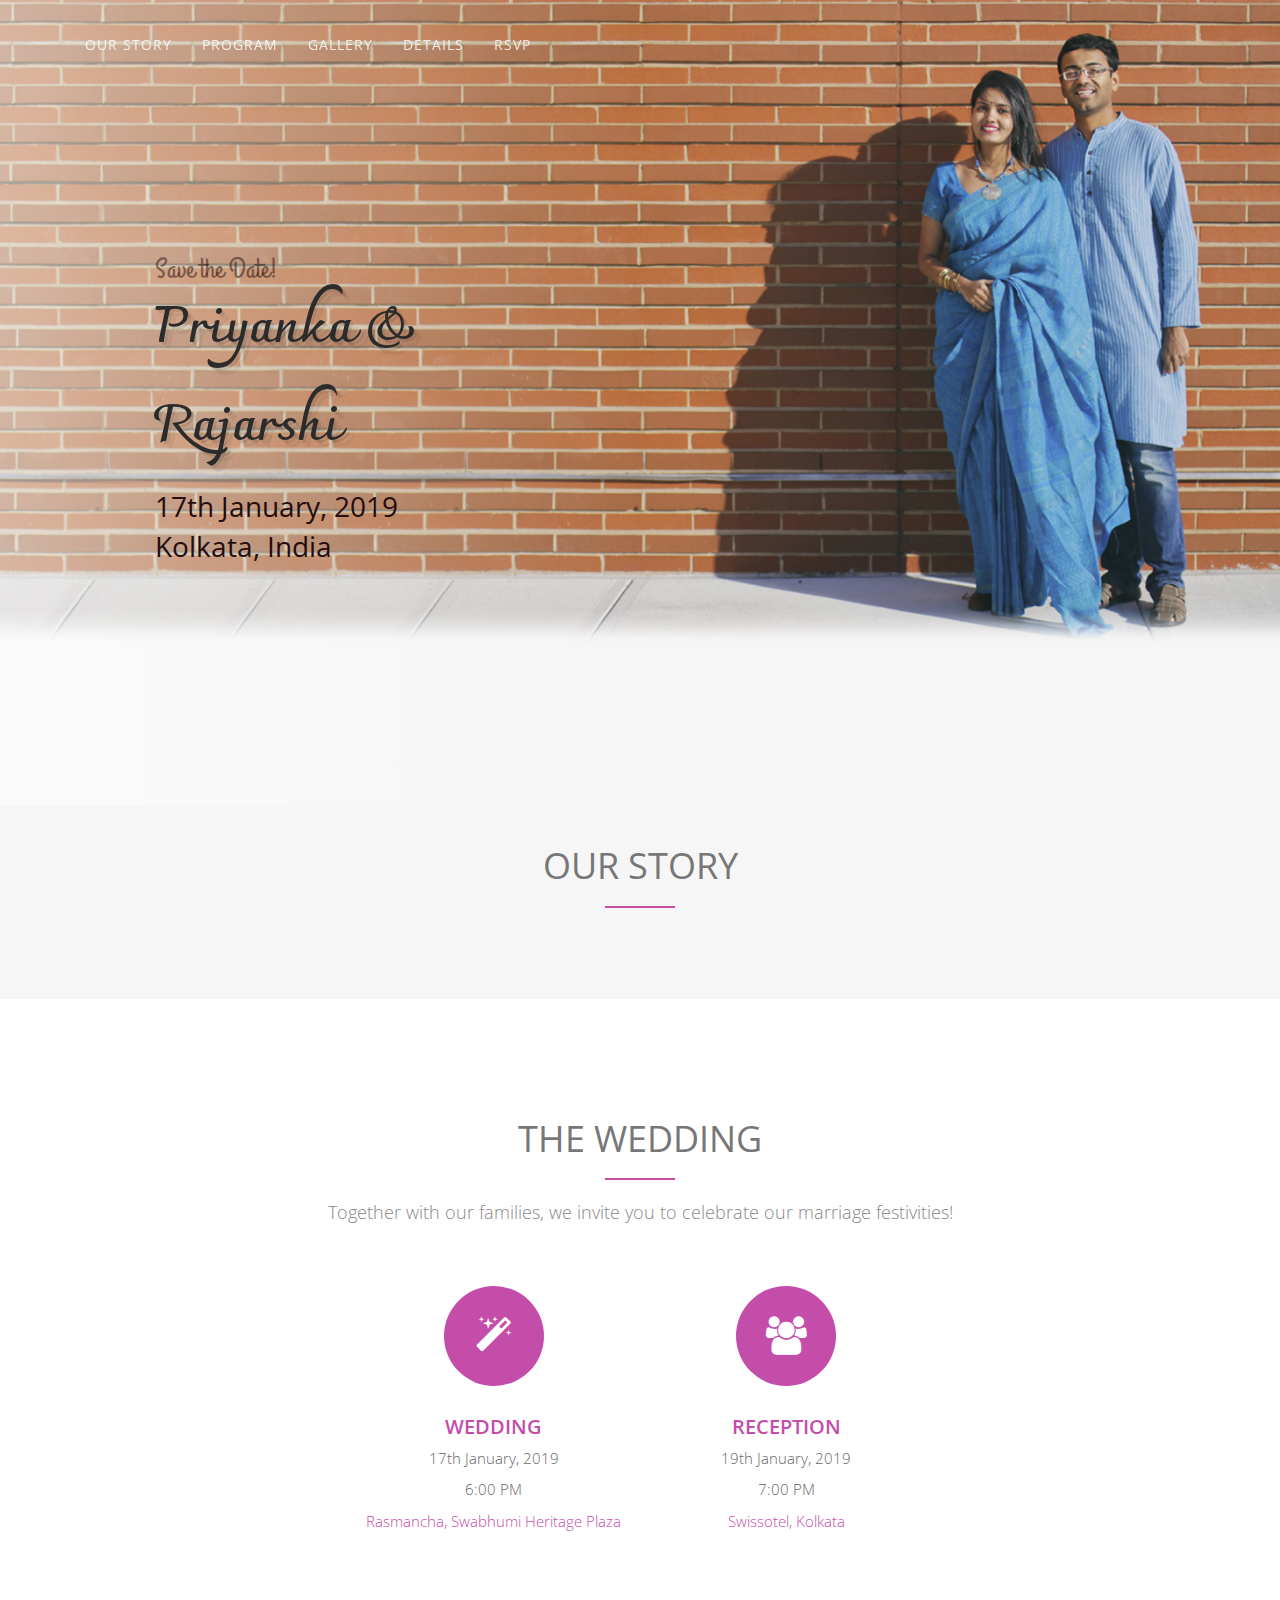
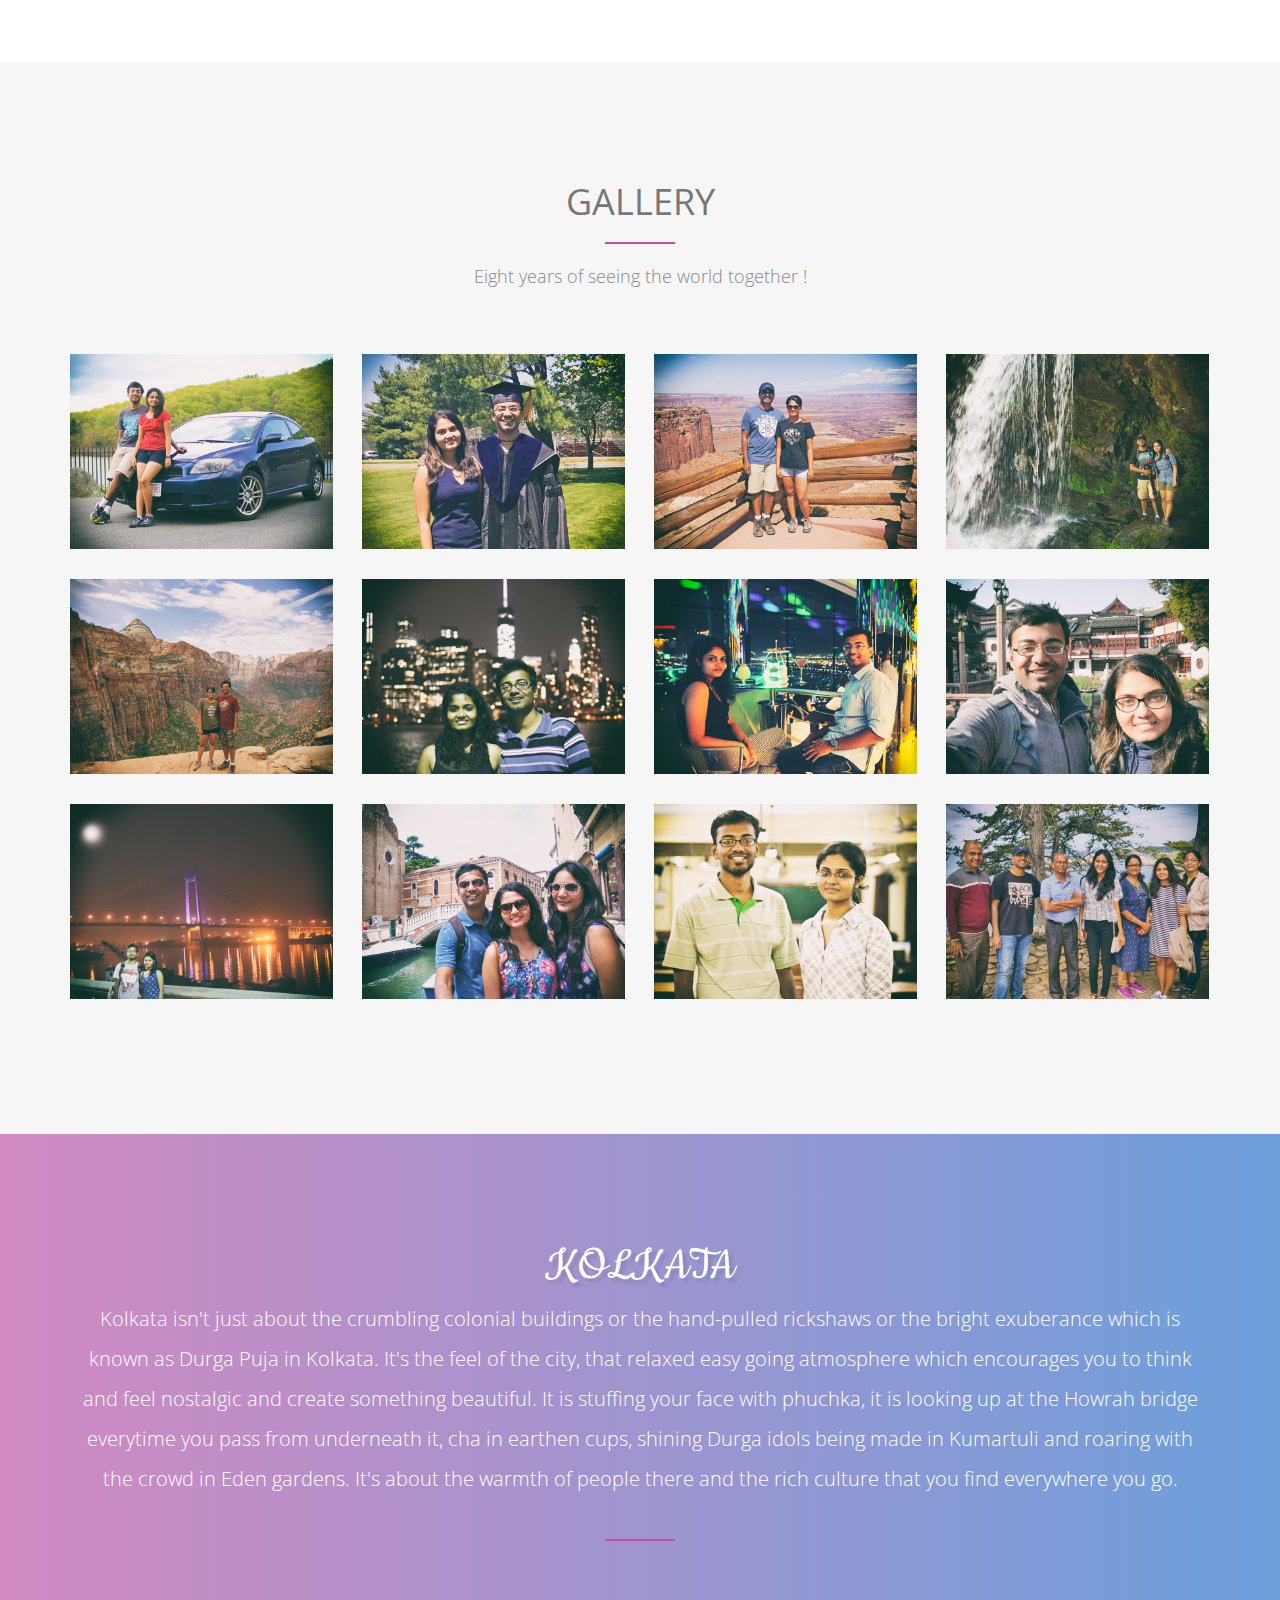
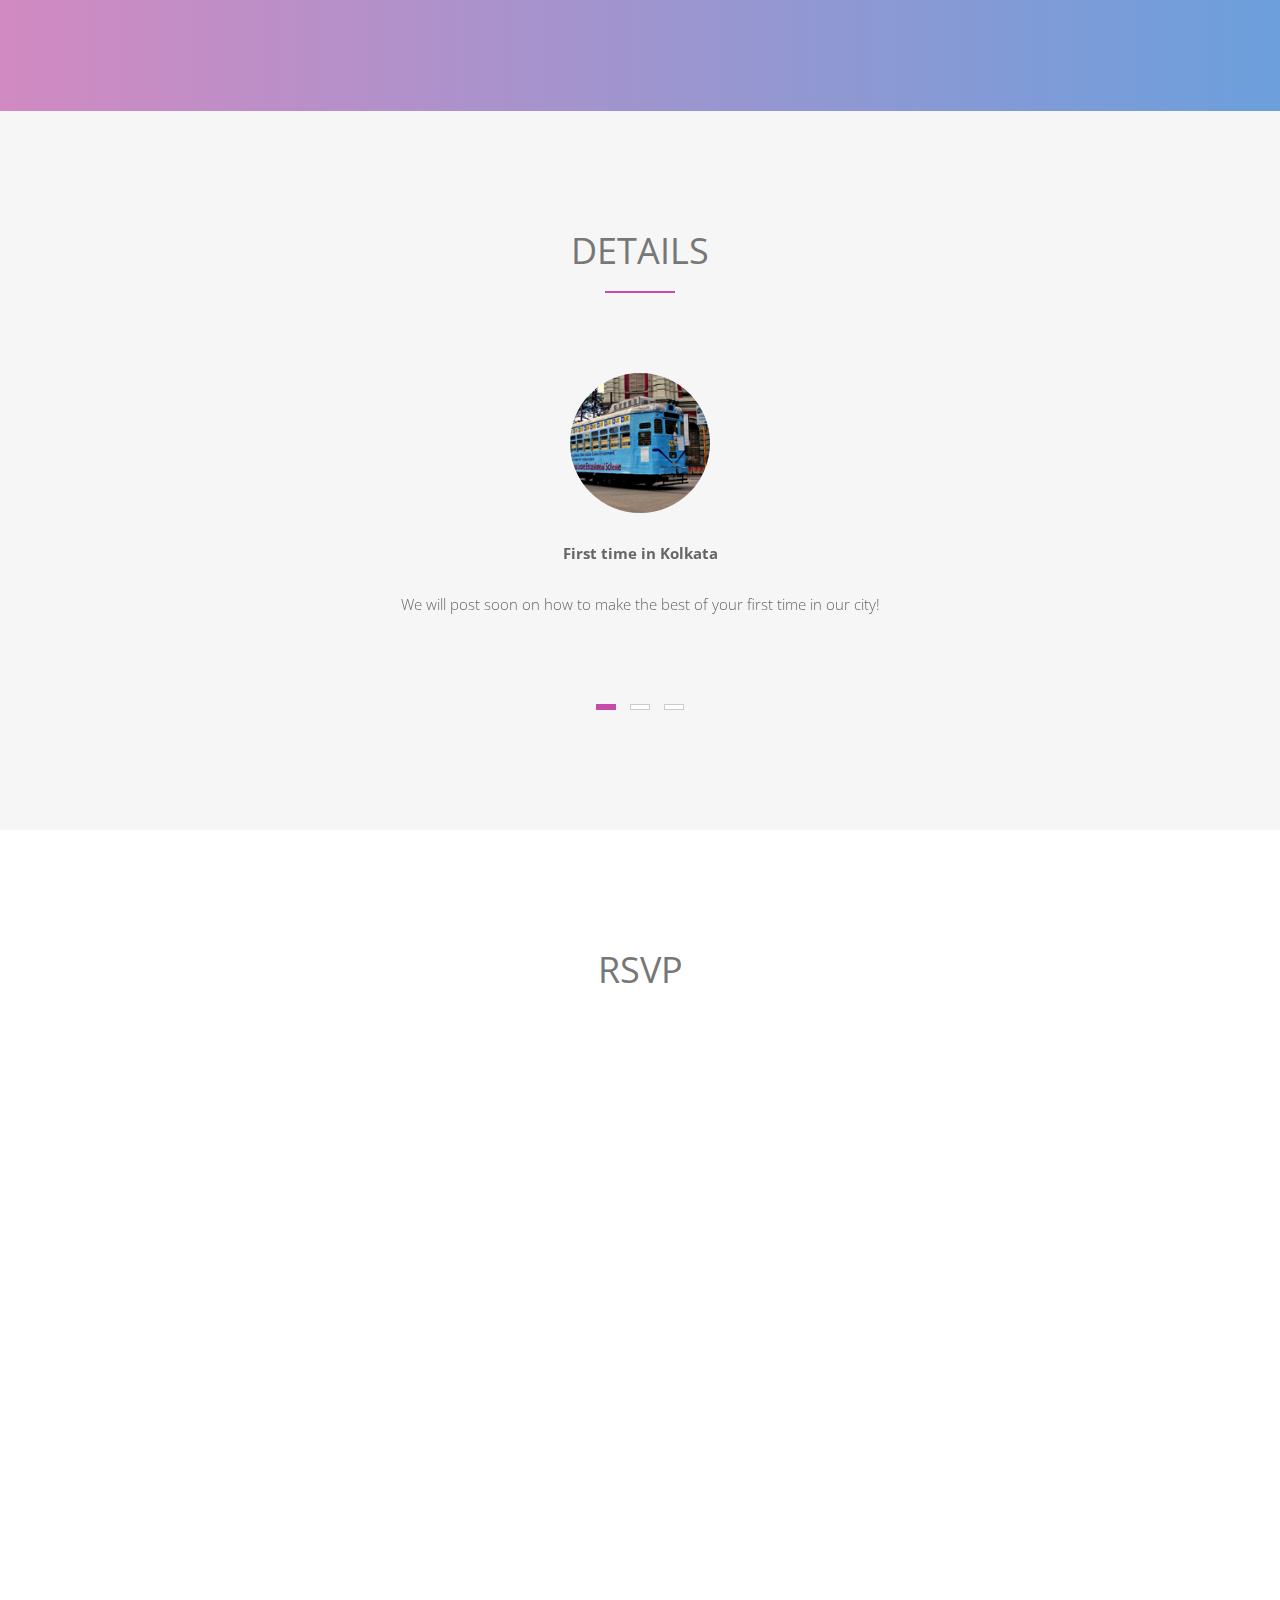
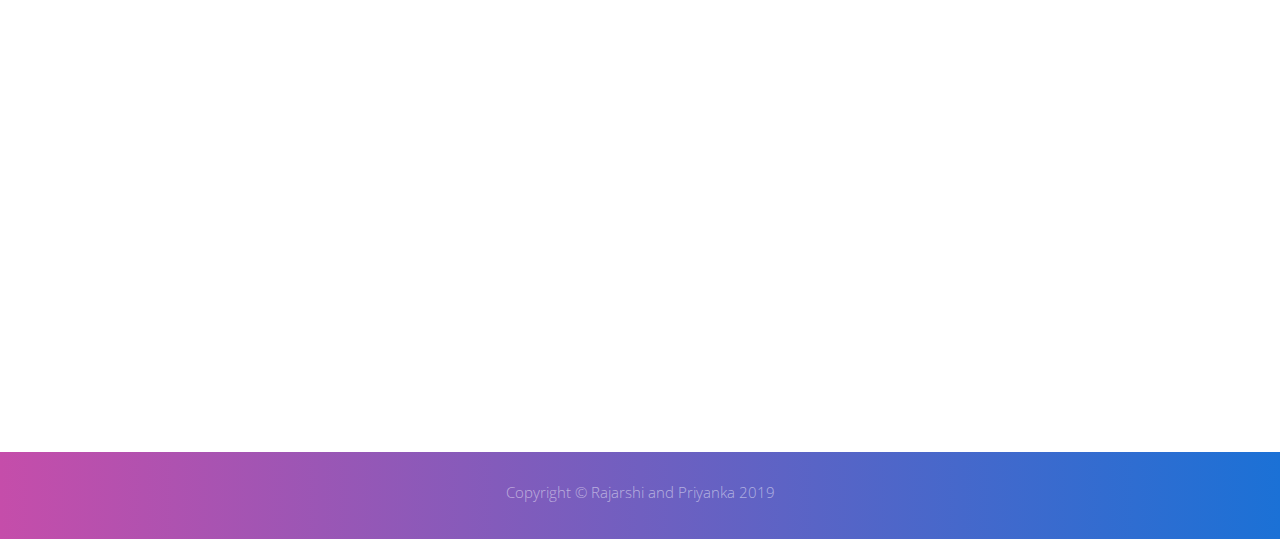
==== commit 741a0b2b: "second push" ====
--- a/index.html
+++ b/index.html
@@ -276,17 +276,17 @@
         <div id="testimonial" class="owl-carousel owl-theme">
           <div class="item"> <img src="img/clients/01.jpg" alt=""/>
             <p><strong>First time in Kolkata</strong></p>
-            <p>Lorem ipsum dolor sit amet, consectetur adipiscing elit. Duis sed dapibus leo nec ornare diam. Sed commodo nibh ante facilisis bibendum dolor feugiat at duis sed dapibus leo nec ornare diam.</p>
+            <p>We will post soon on how to make the best of your first time in our city! </p>
             
           </div>
           <div class="item"> <img src="img/clients/02.jpg" alt=""/>
             <p><strong>Accomodation</strong></p>
-            <p>Lorem ipsum dolor sit amet, consectetur adipiscing elit. Duis sed dapibus leo nec ornare diam. Sed commodo nibh ante facilisis bibendum dolor feugiat at duis sed dapibus leo nec ornare diam.</p>
+            <p>Accommodation will be arranged the Chowdhury and Roychowdhury families. Please get in touch with us if you are visting from outside Kolkata.</p>
             
           </div>
           <div class="item"> <img src="img/clients/03.jpg" alt=""/>
             <p><strong>Bengali Weddings</strong></p>
-            <p>Lorem ipsum dolor sit amet, consectetur adipiscing elit. Duis sed dapibus leo nec ornare diam. Sed commodo nibh ante facilisis bibendum dolor feugiat at duis sed dapibus leo nec ornare diam.</p>
+            <p>A Bengali Wedding often referred to as ‘Biye ’is quite a visual treat. A host of deep, meaningful rituals seeped in culture and tradition are performed amidst riot of colourfully elegant and immensely creative decorations. The Bengali weddings are celebrations of colour, camaraderie and beauty above all else.</p>
 
           </div>
         </div>
@@ -312,6 +312,25 @@
 <div id="footer">
   <div class="container text-center">
     <p>Copyright &copy; Rajarshi and Priyanka 2019</a></p>
+    <!-- Default Statcounter code for
+Priyanka-rajarshi.github.io
+http://priyanka-rajarshi.github.io -->
+<script type="text/javascript">
+var sc_project=11875655; 
+var sc_invisible=0; 
+var sc_security="3933b5cf"; 
+var scJsHost = (("https:" == document.location.protocol) ?
+"https://secure." : "http://www.");
+document.write("<sc"+"ript type='text/javascript' src='" +
+scJsHost+
+"statcounter.com/counter/counter.js'></"+"script>");
+</script>
+<noscript><div class="statcounter"><a title="real time web
+analytics" href="http://statcounter.com/"
+target="_blank"><img class="statcounter"
+src="//c.statcounter.com/11875655/0/3933b5cf/0/" alt="real
+time web analytics"></a></div></noscript>
+<!-- End of Statcounter Code -->
   </div>
 </div>
 <script type="text/javascript" src="js/jquery.1.11.1.js"></script> 
